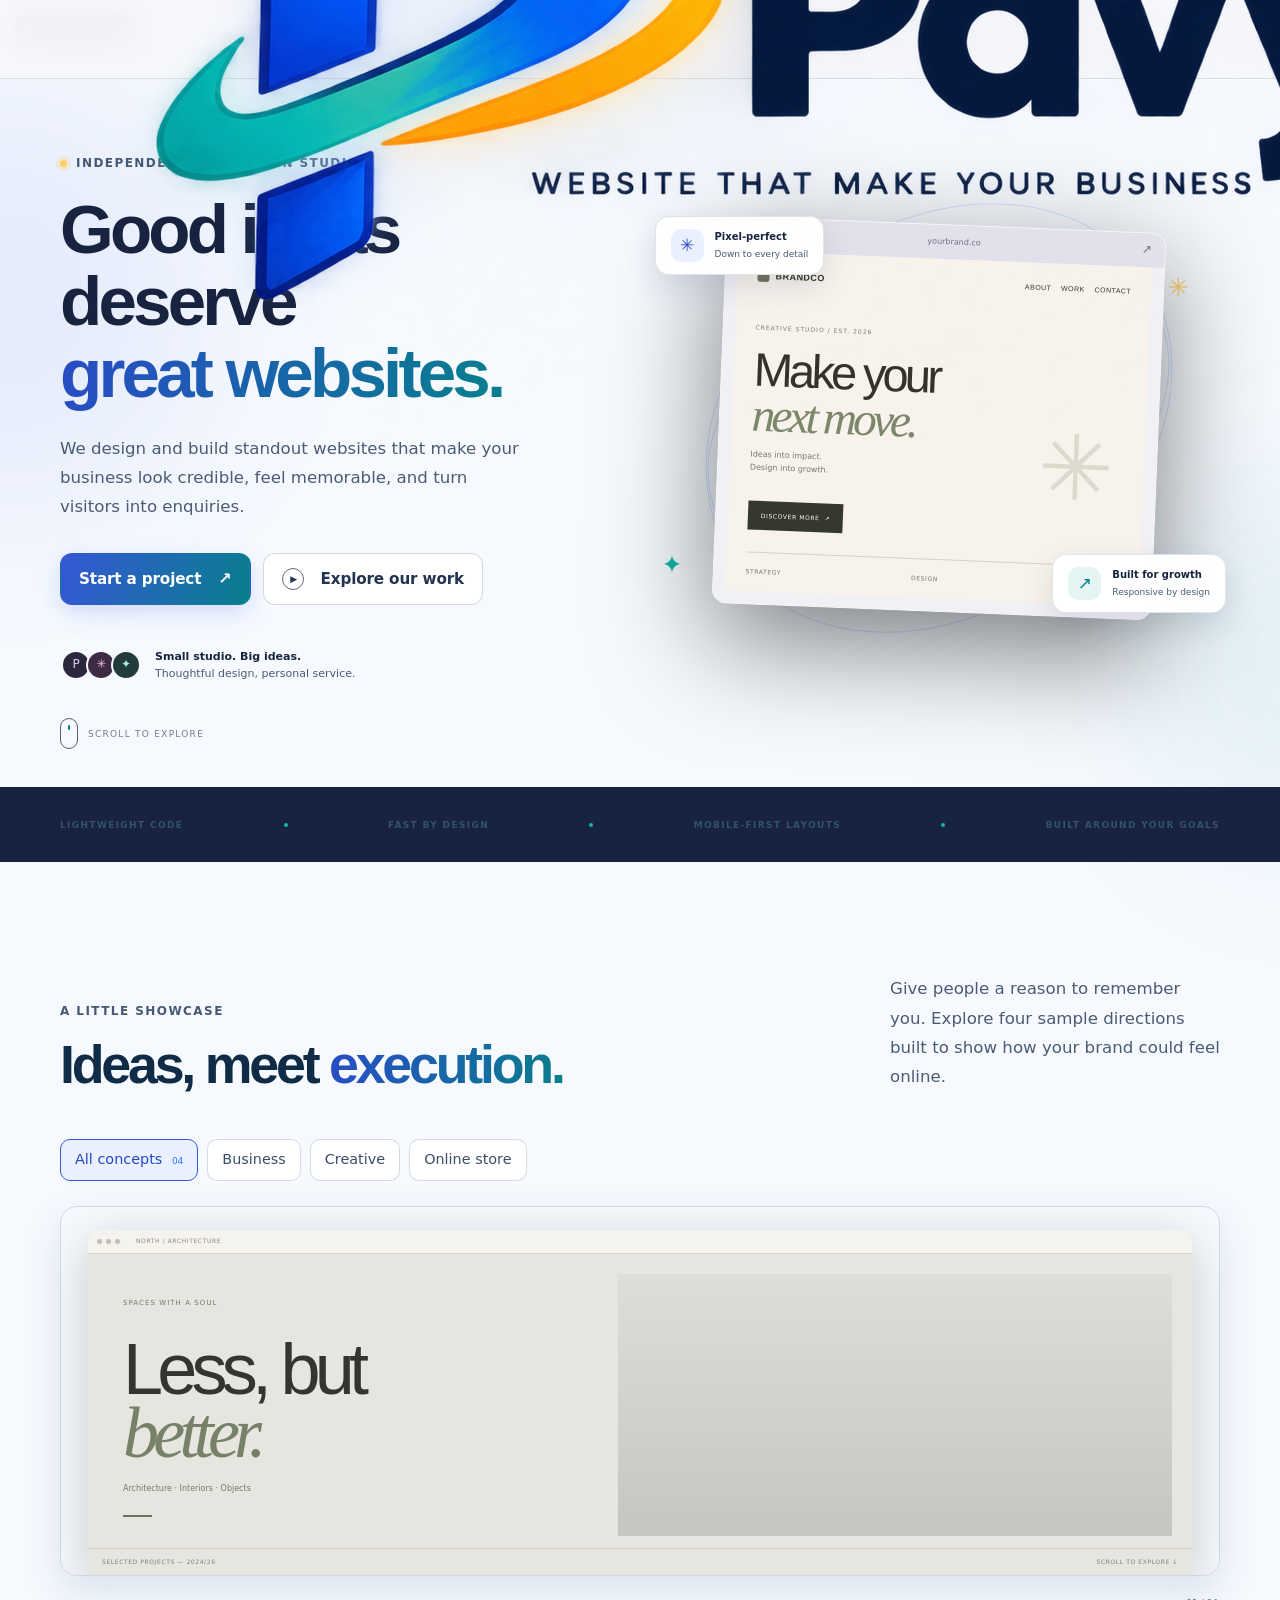
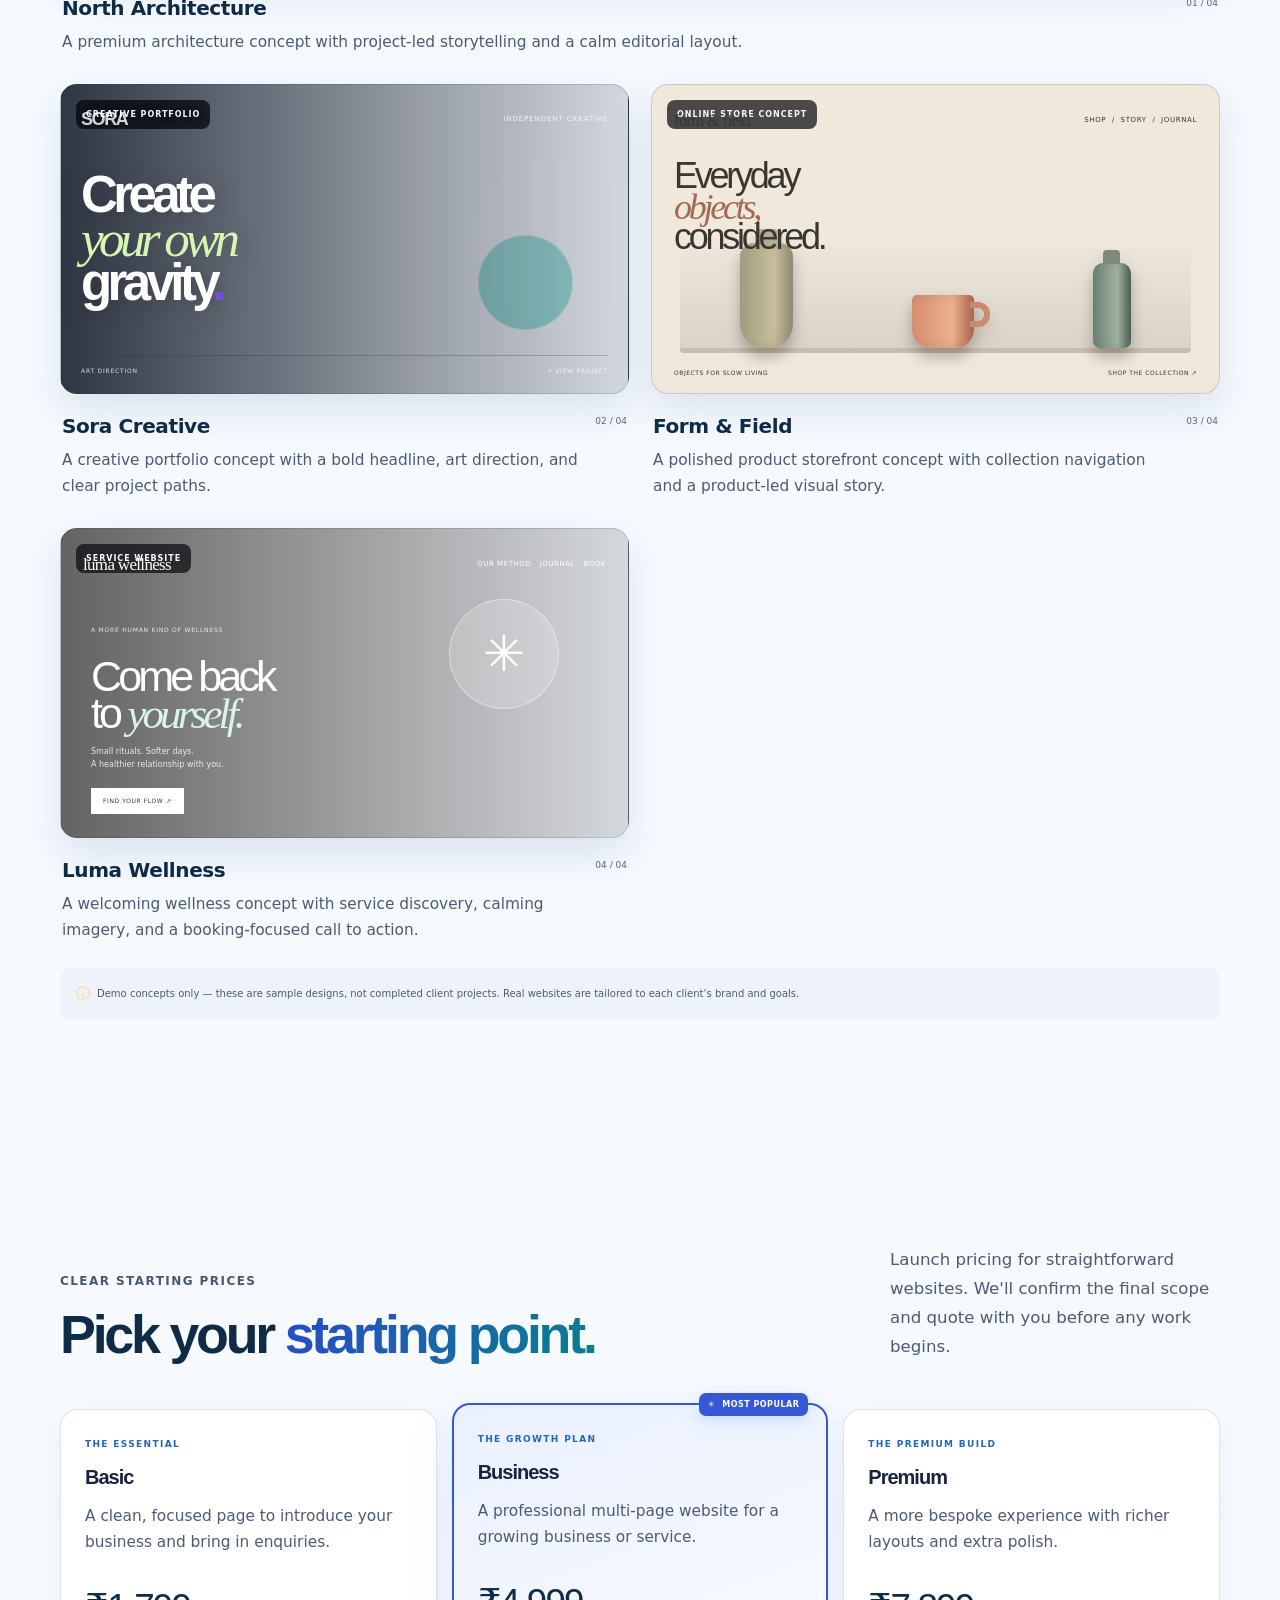
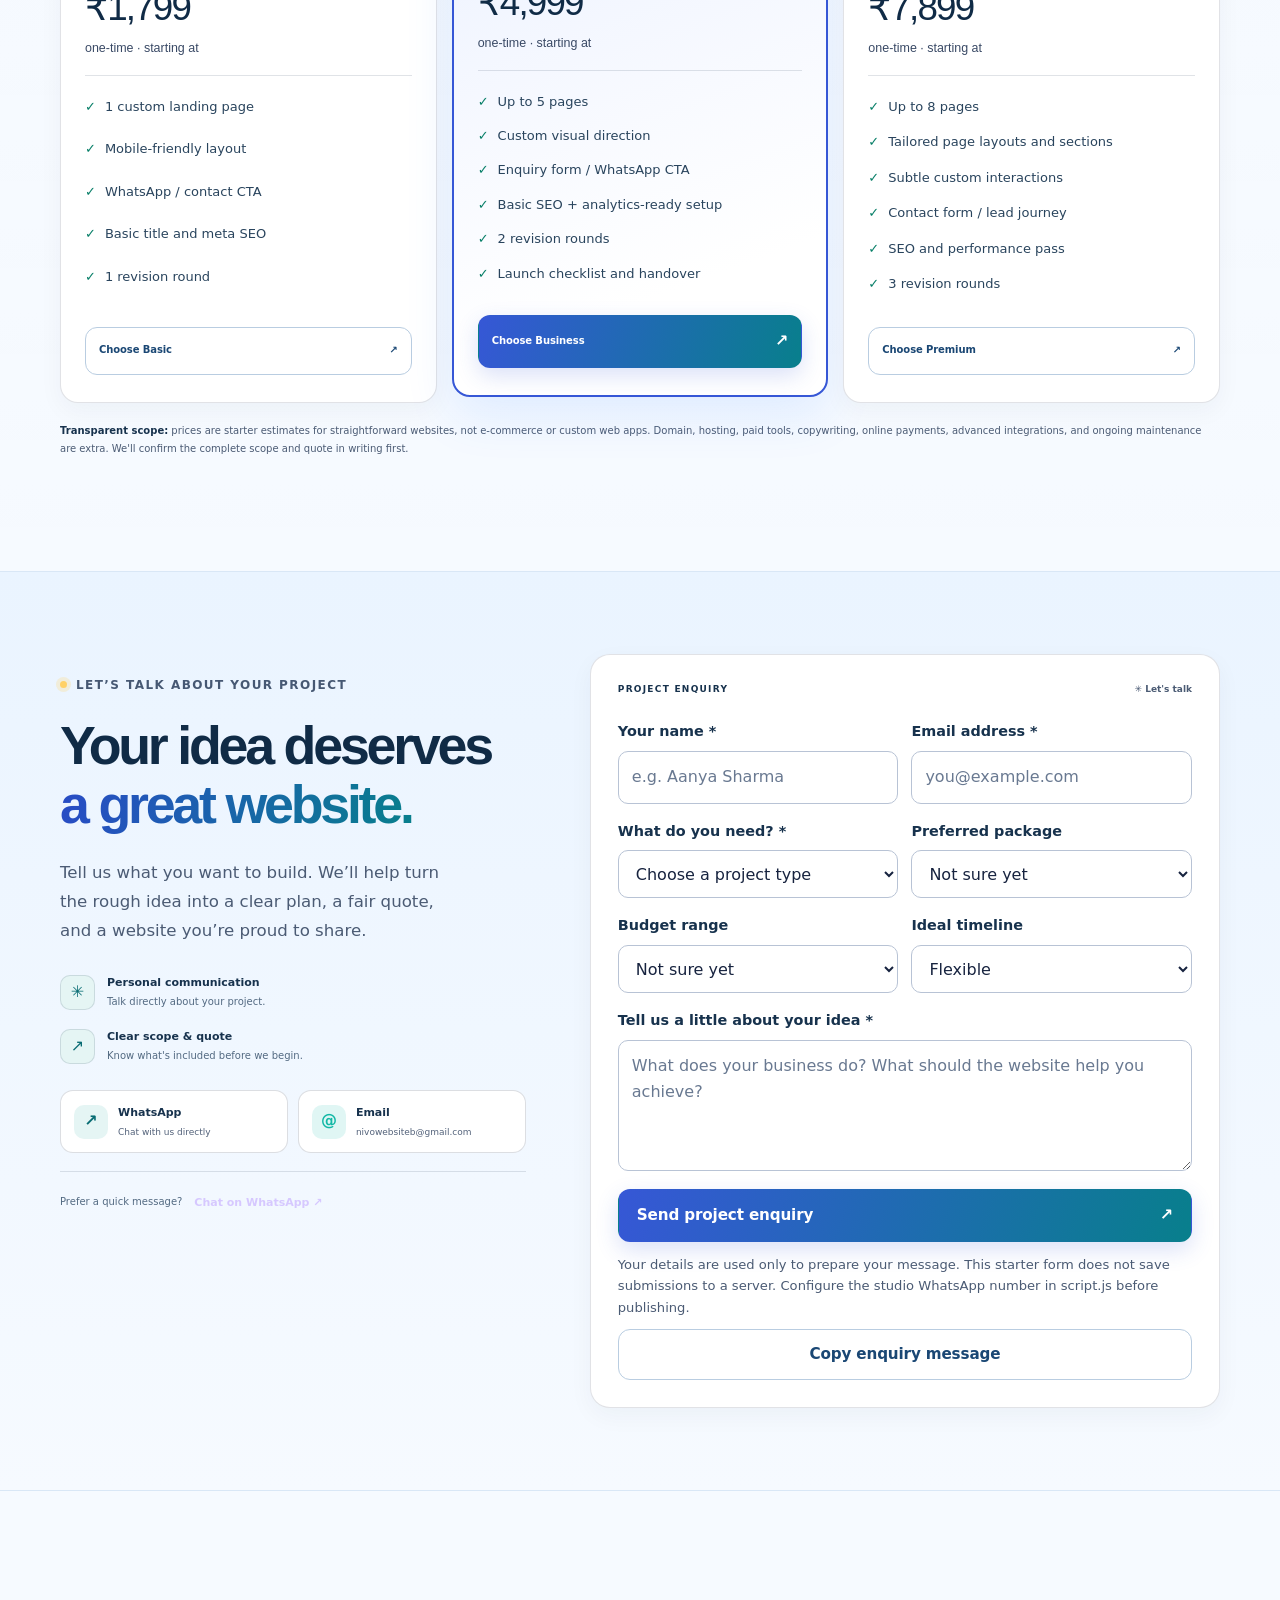
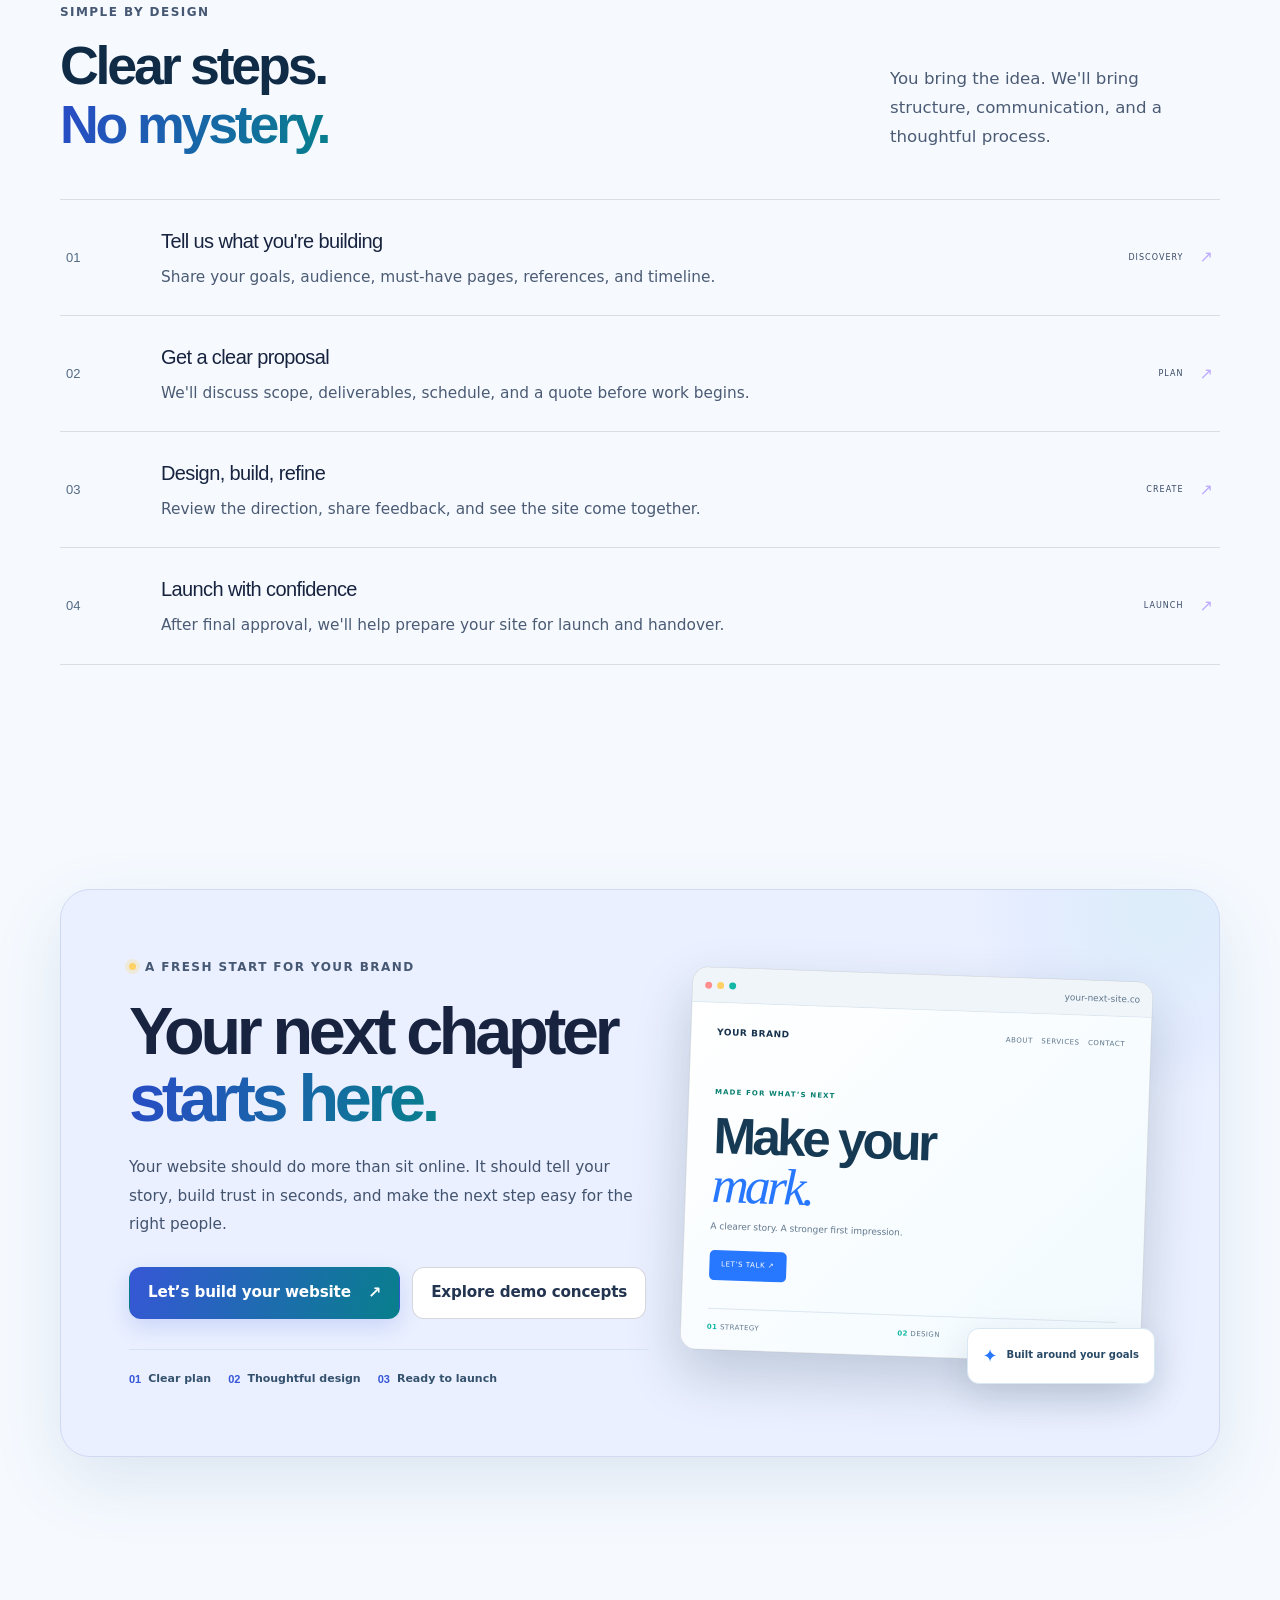
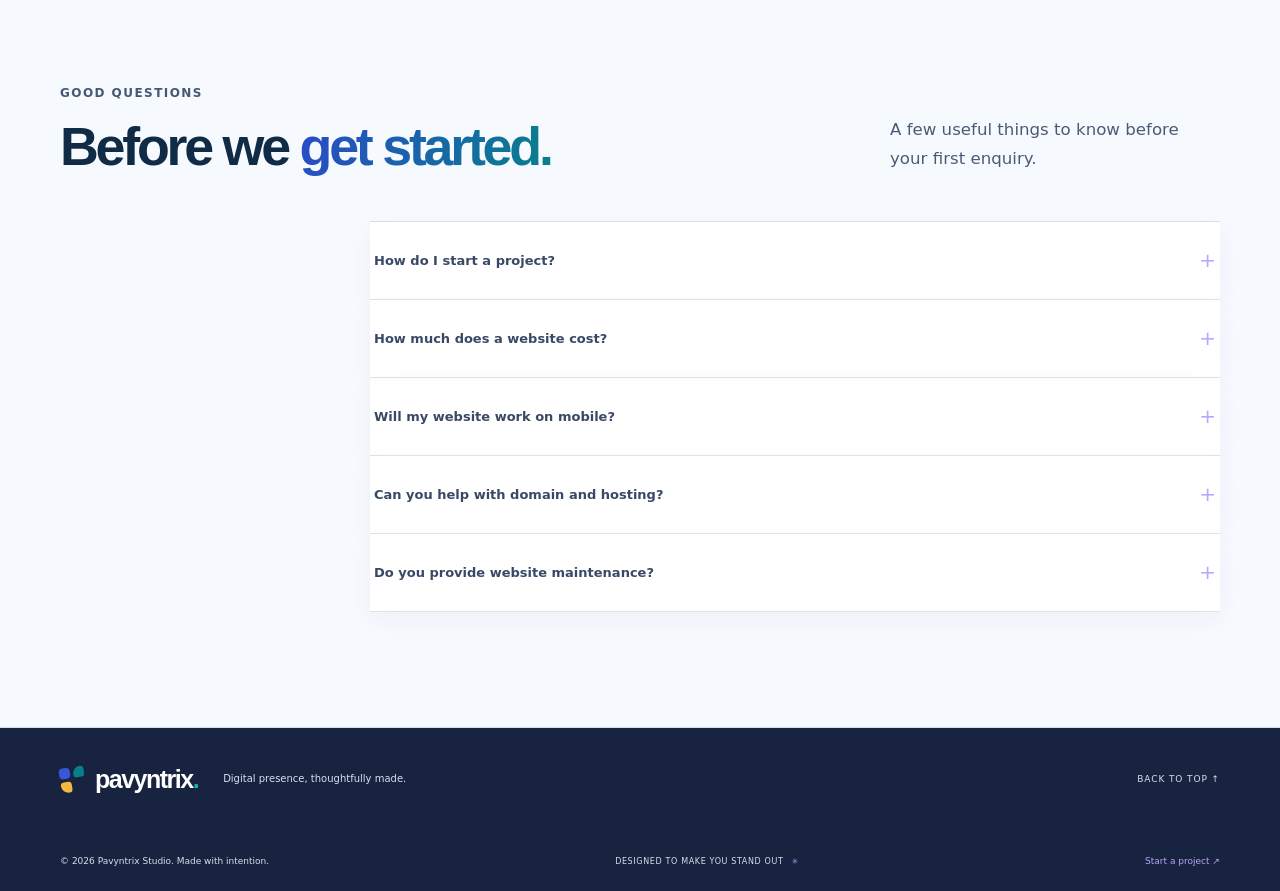
==== index.html @ d7f26fb8 "Enhance navigation with logo and theme toggle Updated navigation structure and added theme toggle bu" ====
<!doctype html>
<html lang="en">
<head>
  <link rel="icon" href="favicon.ico">
<link rel="icon" type="image/png" sizes="32x32" href="favicon-32.png">
<link rel="apple-touch-icon" sizes="180x180" href="apple-touch-icon.png">
  <meta charset="utf-8">
  <meta name="viewport" content="width=device-width, initial-scale=1, viewport-fit=cover">
  <meta name="color-scheme" content="light dark">
  <meta name="theme-color" content="#F7F8FC">
  <meta name="description" content="Pavyntrix Studio builds beautiful, fast, mobile-friendly websites for businesses, creators, and growing brands.">
  <title>Pavyntrix Studio — Websites built to move you forward</title>
  <link rel="stylesheet" href="styles.css">
</head>
<body data-theme="light">
  <a class="skip-link" href="#main-content">Skip to content</a>
  <div class="ambient ambient-one" aria-hidden="true"></div>
  <div class="ambient ambient-two" aria-hidden="true"></div>
  <header class="site-header" id="top">
  <nav class="nav wrap" aria-label="Main navigation">

    <!-- Pavyntrix Studio Logo -->
    <a class="brand" href="#top" aria-label="Pavyntrix Studio home">
      <img
        src="logo.png"
        alt="Pavyntrix Studio"
        class="brand-logo"
      >
    </a>

    <!-- Mobile Menu Button -->
    <button
      class="menu-toggle"
      type="button"
      aria-label="Open navigation"
      aria-expanded="false"
      aria-controls="nav-links"
    >
      <span></span>
      <span></span>
    </button>

    <!-- Navigation Links -->
    <div class="nav-links" id="nav-links">
      <a href="#work">Demo work</a>
      <a href="#pricing">Packages</a>
      <a href="#process">Process</a>
      <a href="#next-chapter">Why Pavyntrix</a>
      <a class="nav-cta" href="#contact">
        Let’s talk <span aria-hidden="true">↗</span>
      </a>
    </div>

    <!-- Theme Toggle -->
    <button
      class="theme-toggle"
      type="button"
      aria-label="Switch to light theme"
      title="Toggle theme"
    >
      <svg class="sun-icon" viewBox="0 0 24 24" aria-hidden="true">
        <circle cx="12" cy="12" r="4"/>
        <path d="M12 2v2m0 16v2M4.93 4.93l1.42 1.42m11.3 11.3 1.42 1.42M2 12h2m16 0h2M4.93 19.07l1.42-1.42m11.3-11.3 1.42-1.42"/>
      </svg>

      <svg class="moon-icon" viewBox="0 0 24 24" aria-hidden="true">
        <path d="M20.5 15.5A8.5 8.5 0 0 1 8.5 3.5 8.5 8.5 0 1 0 20.5 15.5Z"/>
      </svg>
    </button>

  </nav>
</header>


  <main id="main-content">
    <section class="hero wrap section-pad" aria-labelledby="hero-title">
      <div class="hero-copy">
        <div class="eyebrow"><span class="status-dot"></span> INDEPENDENT WEB DESIGN STUDIO</div>
        <h1 id="hero-title">Good ideas deserve<br><span class="gradient-text">great websites.</span></h1>
        <p class="hero-lede">We design and build standout websites that make your business look credible, feel memorable, and turn visitors into enquiries.</p>
        <div class="hero-actions">
          <a href="#contact" class="btn btn-primary">Start a project <span aria-hidden="true">↗</span></a>
          <a href="#work" class="btn btn-quiet"><span class="play-icon" aria-hidden="true">▶</span> Explore our work</a>
        </div>
        <div class="hero-note"><div class="avatar-stack" aria-hidden="true"><span>P</span><span>✳</span><span>✦</span></div><p><strong>Small studio. Big ideas.</strong><br>Thoughtful design, personal service.</p></div>
      </div>
      <div class="hero-visual" aria-label="Decorative website interface preview">
        <div class="orbit orbit-a"></div><div class="orbit orbit-b"></div>
        <div class="float-tag tag-top"><span class="tag-icon">✳</span><span><b>Pixel-perfect</b><small>Down to every detail</small></span></div>
        <div class="browser-card">
          <div class="browser-top"><div class="browser-dots"><i></i><i></i><i></i></div><span>yourbrand.co</span><span class="browser-lock">↗</span></div>
          <div class="mini-site">
            <div class="mini-nav"><b><span class="mini-logo"></span> BRANDCO</b><span>ABOUT&nbsp;&nbsp;&nbsp; WORK&nbsp;&nbsp;&nbsp; CONTACT</span></div>
            <div class="mini-hero"><div class="mini-kicker">CREATIVE STUDIO / EST. 2026</div><div class="mini-title">Make your<br><em>next move.</em></div><p>Ideas into impact.<br>Design into growth.</p><div class="mini-button">DISCOVER MORE&nbsp; ↗</div></div>
            <div class="mini-bottom"><span>STRATEGY</span><span>DESIGN</span><span>DEVELOPMENT</span><div class="mini-spark">✳</div></div>
          </div>
        </div>
        <div class="float-tag tag-bottom"><span class="pulse-icon">↗</span><span><b>Built for growth</b><small>Responsive by design</small></span></div>
        <div class="hero-spark spark-one">✳</div><div class="hero-spark spark-two">✦</div>
      </div>
      <div class="hero-scroll"><span></span> SCROLL TO EXPLORE</div>
    </section>

    <section class="trust-strip" aria-label="Our approach">
      <div class="wrap trust-inner"><span>LIGHTWEIGHT CODE</span><i></i><span>FAST BY DESIGN</span><i></i><span>MOBILE-FIRST LAYOUTS</span><i></i><span>BUILT AROUND YOUR GOALS</span></div>
    </section>

    <section class="work-section section-pad wrap" id="work">
      <div class="section-heading"><div><p class="eyebrow">A LITTLE SHOWCASE</p><h2>Ideas, meet <span class="gradient-text">execution.</span></h2></div><p class="section-intro">Give people a reason to remember you. Explore four sample directions built to show how your brand could feel online.</p></div>
      <div class="filter-row" role="group" aria-label="Filter portfolio examples">
        <button class="filter-btn active" data-filter="all" type="button">All concepts <span>04</span></button>
        <button class="filter-btn" data-filter="business" type="button">Business</button>
        <button class="filter-btn" data-filter="creative" type="button">Creative</button>
        <button class="filter-btn" data-filter="shop" type="button">Online store</button>
      </div>
      <div class="work-grid">
        <article class="project-card project-wide" data-category="business">
          <div class="project-art art-north"><div class="art-browser"><div class="art-browser-bar"><span></span><span></span><span></span><b>NORTH / ARCHITECTURE</b></div><div class="north-layout"><div class="north-copy"><small>SPACES WITH A SOUL</small><strong>Less, but<br><em>better.</em></strong><p>Architecture · Interiors · Objects</p><span class="art-line"></span></div><div class="north-image"><div class="arch-sun"></div><div class="arch-building arch-one"></div><div class="arch-building arch-two"></div><div class="arch-building arch-three"></div></div></div><div class="north-footer"><span>SELECTED PROJECTS — 2024/26</span><span>SCROLL TO EXPLORE ↓</span></div></div></div><div class="project-overlay"><span class="project-type">BUSINESS WEBSITE</span><span class="project-arrow">↗</span></div>
          <div class="project-meta"><div><h3>North Architecture</h3><p>A premium architecture concept with project-led storytelling and a calm editorial layout.</p></div><span class="project-number">01 / 04</span></div>
        </article>
        <article class="project-card" data-category="creative">
          <div class="project-art art-sora"><div class="sora-top"><span>SORA</span><span>INDEPENDENT CREATIVE</span></div><div class="sora-word">Create<br><i>your own</i><br>gravity<span>.</span></div><div class="sora-orb orb-one"></div><div class="sora-orb orb-two"></div><div class="sora-bottom"><span>ART DIRECTION</span><span>↗ VIEW PROJECT</span></div><div class="project-overlay"><span class="project-type">CREATIVE PORTFOLIO</span><span class="project-arrow">↗</span></div></div>
          <div class="project-meta"><div><h3>Sora Creative</h3><p>A creative portfolio concept with a bold headline, art direction, and clear project paths.</p></div><span class="project-number">02 / 04</span></div>
        </article>
        <article class="project-card" data-category="shop">
          <div class="project-art art-form"><div class="form-top"><span>form & field</span><span>SHOP&nbsp; / &nbsp;STORY&nbsp; / &nbsp;JOURNAL</span></div><div class="form-heading">Everyday<br><i>objects,</i><br>considered.</div><div class="product-shelf"><div class="product-product vase"><div class="vase-neck"></div></div><div class="product-product cup"><div class="cup-handle"></div></div><div class="product-product bottle"><div class="bottle-cap"></div></div></div><div class="form-foot"><span>OBJECTS FOR SLOW LIVING</span><span>SHOP THE COLLECTION ↗</span></div><div class="project-overlay"><span class="project-type">ONLINE STORE CONCEPT</span><span class="project-arrow">↗</span></div></div>
          <div class="project-meta"><div><h3>Form & Field</h3><p>A polished product storefront concept with collection navigation and a product-led visual story.</p></div><span class="project-number">03 / 04</span></div>
        </article>
        <article class="project-card" data-category="business">
          <div class="project-art art-luma"><div class="luma-nav"><span>luma wellness</span><span>OUR METHOD&nbsp;&nbsp; JOURNAL&nbsp;&nbsp; BOOK</span></div><div class="luma-content"><span class="luma-label">A MORE HUMAN KIND OF WELLNESS</span><div class="luma-head">Come back<br>to <i>yourself.</i></div><div class="luma-circle">✳</div><p>Small rituals. Softer days.<br>A healthier relationship with you.</p><span class="luma-cta">FIND YOUR FLOW ↗</span></div><div class="project-overlay"><span class="project-type">SERVICE WEBSITE</span><span class="project-arrow">↗</span></div></div>
          <div class="project-meta"><div><h3>Luma Wellness</h3><p>A welcoming wellness concept with service discovery, calming imagery, and a booking-focused call to action.</p></div><span class="project-number">04 / 04</span></div>
        </article>
      </div>
      <p class="portfolio-note"><span>ⓘ</span> Demo concepts only — these are sample designs, not completed client projects. Real websites are tailored to each client’s brand and goals.</p>
    </section>

    <section class="pricing-section section-pad" id="pricing"><div class="wrap">
      <div class="section-heading"><div><p class="eyebrow">CLEAR STARTING PRICES</p><h2>Pick your <span class="gradient-text">starting point.</span></h2></div><p class="section-intro">Launch pricing for straightforward websites. We'll confirm the final scope and quote with you before any work begins.</p></div>
      <div class="pricing-grid">
        <article class="price-card"><span class="price-label">THE ESSENTIAL</span><h3>Basic</h3><p class="price-summary">A clean, focused page to introduce your business and bring in enquiries.</p><div class="price-value">₹1,799 <span>one-time · starting at</span></div><div class="price-rule"></div><ul><li><span>✓</span> 1 custom landing page</li><li><span>✓</span> Mobile-friendly layout</li><li><span>✓</span> WhatsApp / contact CTA</li><li><span>✓</span> Basic title and meta SEO</li><li><span>✓</span> 1 revision round</li></ul><a href="#contact" class="btn btn-outline package-select" data-package="Basic">Choose Basic <span>↗</span></a></article>
        <article class="price-card price-featured"><div class="popular-pill"><span>✳</span> MOST POPULAR</div><span class="price-label">THE GROWTH PLAN</span><h3>Business</h3><p class="price-summary">A professional multi-page website for a growing business or service.</p><div class="price-value">₹4,999 <span>one-time · starting at</span></div><div class="price-rule"></div><ul><li><span>✓</span> Up to 5 pages</li><li><span>✓</span> Custom visual direction</li><li><span>✓</span> Enquiry form / WhatsApp CTA</li><li><span>✓</span> Basic SEO + analytics-ready setup</li><li><span>✓</span> 2 revision rounds</li><li><span>✓</span> Launch checklist and handover</li></ul><a href="#contact" class="btn btn-primary package-select" data-package="Business">Choose Business <span>↗</span></a></article>
        <article class="price-card"><span class="price-label">THE PREMIUM BUILD</span><h3>Premium</h3><p class="price-summary">A more bespoke experience with richer layouts and extra polish.</p><div class="price-value">₹7,899 <span>one-time · starting at</span></div><div class="price-rule"></div><ul><li><span>✓</span> Up to 8 pages</li><li><span>✓</span> Tailored page layouts and sections</li><li><span>✓</span> Subtle custom interactions</li><li><span>✓</span> Contact form / lead journey</li><li><span>✓</span> SEO and performance pass</li><li><span>✓</span> 3 revision rounds</li></ul><a href="#contact" class="btn btn-outline package-select" data-package="Premium">Choose Premium <span>↗</span></a></article>
      </div><p class="pricing-footnote"><strong>Transparent scope:</strong> prices are starter estimates for straightforward websites, not e-commerce or custom web apps. Domain, hosting, paid tools, copywriting, online payments, advanced integrations, and ongoing maintenance are extra. We'll confirm the complete scope and quote in writing first.</p>
    </div></section>

    <section class="contact-section section-pad" id="contact"><div class="wrap contact-wrap">
      <div class="contact-copy"><p class="eyebrow"><span class="status-dot"></span> LET’S TALK ABOUT YOUR PROJECT</p><h2>Your idea deserves<br><span class="gradient-text">a great website.</span></h2><p>Tell us what you want to build. We’ll help turn the rough idea into a clear plan, a fair quote, and a website you’re proud to share.</p>
        <div class="contact-points"><div><span class="contact-point-icon">✳</span><span><b>Personal communication</b><small>Talk directly about your project.</small></span></div><div><span class="contact-point-icon">↗</span><span><b>Clear scope & quote</b><small>Know what's included before we begin.</small></span></div></div>
        <div class="contact-info-grid" aria-label="Direct contact information">
          <a class="contact-info-card" id="contact-whatsapp-card" href="#contact-form"><span class="contact-info-icon" aria-hidden="true">↗</span><span><b>WhatsApp</b><small id="contact-whatsapp-label">Add WHATSAPP_NUMBER in script.js before publishing</small></span></a>
          <a class="contact-info-card" id="contact-email-card" href="#contact-form"><span class="contact-info-icon" aria-hidden="true">@</span><span><b>Email</b><small id="contact-email-label">Add CONTACT_EMAIL in script.js before publishing</small></span></a>
        </div>
        <div class="contact-direct"><span>Prefer a quick message?</span><button type="button" class="text-link" id="quick-whatsapp">Chat on WhatsApp ↗</button></div>
      </div>
      <form class="contact-form" id="contact-form">
        <div class="form-head"><span>PROJECT ENQUIRY</span><span class="form-secure">✳ Let's talk</span></div>
        <div class="field-row"><label class="field"><span>Your name *</span><input type="text" name="name" placeholder="e.g. Aanya Sharma" required autocomplete="name" maxlength="80"></label><label class="field"><span>Email address *</span><input type="email" name="email" placeholder="you@example.com" required autocomplete="email" maxlength="120"></label></div>
        <div class="field-row"><label class="field"><span>What do you need? *</span><select name="service" required><option value="" disabled selected>Choose a project type</option><option>Business website</option><option>Landing page</option><option>Portfolio website</option><option>E-commerce website</option><option>Website redesign</option><option>Something else</option></select></label><label class="field"><span>Preferred package</span><select name="package" id="package-select"><option value="Not sure yet">Not sure yet</option><option>Basic</option><option>Business</option><option>Premium</option><option>Custom quote</option></select></label></div>
        <div class="field-row"><label class="field"><span>Budget range</span><select name="budget"><option value="Not sure yet">Not sure yet</option><option>Under ₹2,000</option><option>₹2,000 – ₹5,000</option><option>₹5,000 – ₹8,000</option><option>₹8,000 – ₹15,000</option><option>₹15,000+</option></select></label><label class="field"><span>Ideal timeline</span><select name="timeline"><option>Flexible</option><option>Within 1–2 weeks</option><option>Within a month</option><option>Just exploring</option></select></label></div>
        <label class="field"><span>Tell us a little about your idea *</span><textarea name="details" rows="4" placeholder="What does your business do? What should the website help you achieve?" required maxlength="1500"></textarea></label>
        <button type="submit" class="btn btn-primary form-submit">Send project enquiry <span>↗</span></button>
        <p class="form-privacy">Your details are used only to prepare your message. This starter form does not save submissions to a server. Configure the studio WhatsApp number in script.js before publishing.</p>
        <div class="form-feedback" id="form-feedback" role="status" aria-live="polite" hidden></div>
        <button type="button" class="btn btn-outline copy-btn" id="copy-message" hidden>Copy enquiry message</button>
      </form>
    </div></section>

    <section class="process-section wrap section-pad" id="process">
      <div class="section-heading"><div><p class="eyebrow">SIMPLE BY DESIGN</p><h2>Clear steps.<br><span class="gradient-text">No mystery.</span></h2></div><p class="section-intro">You bring the idea. We'll bring structure, communication, and a thoughtful process.</p></div>
      <div class="process-list">
        <article class="process-step"><div class="process-no">01</div><div class="process-main"><h3>Tell us what you're building</h3><p>Share your goals, audience, must-have pages, references, and timeline.</p></div><div class="process-side">DISCOVERY <span>↗</span></div></article>
        <article class="process-step"><div class="process-no">02</div><div class="process-main"><h3>Get a clear proposal</h3><p>We'll discuss scope, deliverables, schedule, and a quote before work begins.</p></div><div class="process-side">PLAN <span>↗</span></div></article>
        <article class="process-step"><div class="process-no">03</div><div class="process-main"><h3>Design, build, refine</h3><p>Review the direction, share feedback, and see the site come together.</p></div><div class="process-side">CREATE <span>↗</span></div></article>
        <article class="process-step"><div class="process-no">04</div><div class="process-main"><h3>Launch with confidence</h3><p>After final approval, we'll help prepare your site for launch and handover.</p></div><div class="process-side">LAUNCH <span>↗</span></div></article>
      </div>
    </section>

    <section class="next-chapter-section section-pad" id="next-chapter">
      <div class="wrap next-chapter-card">
        <div class="next-chapter-orb" aria-hidden="true"></div>
        <div class="next-chapter-copy">
          <p class="eyebrow"><span class="status-dot"></span> A FRESH START FOR YOUR BRAND</p>
          <h2>Your next chapter<br><span class="gradient-text">starts here.</span></h2>
          <p>Your website should do more than sit online. It should tell your story, build trust in seconds, and make the next step easy for the right people.</p>
          <div class="next-chapter-actions"><a class="btn btn-primary" href="#contact">Let’s build your website <span aria-hidden="true">↗</span></a><a class="btn btn-quiet" href="#work">Explore demo concepts</a></div>
          <div class="next-chapter-points"><span><b>01</b> Clear plan</span><span><b>02</b> Thoughtful design</span><span><b>03</b> Ready to launch</span></div>
        </div>
        <div class="next-chapter-visual" aria-hidden="true"><div class="chapter-window"><div class="chapter-window-top"><span></span><span></span><span></span><b>your-next-site.co</b></div><div class="chapter-window-body"><div class="chapter-mini-nav"><b>YOUR BRAND</b><span>ABOUT&nbsp;&nbsp; SERVICES&nbsp;&nbsp; CONTACT</span></div><div class="chapter-mini-copy"><small>MADE FOR WHAT’S NEXT</small><strong>Make your<br><em>mark.</em></strong><p>A clearer story. A stronger first impression.</p><span>LET’S TALK ↗</span></div><div class="chapter-mini-stats"><span><b>01</b> STRATEGY</span><span><b>02</b> DESIGN</span><span><b>03</b> BUILD</span></div></div></div><div class="chapter-floating">✦ <span>Built around your goals</span></div></div>
      </div>
    </section>

    <section class="faq-section wrap section-pad" id="faq"><div class="section-heading"><div><p class="eyebrow">GOOD QUESTIONS</p><h2>Before we <span class="gradient-text">get started.</span></h2></div><p class="section-intro">A few useful things to know before your first enquiry.</p></div>
      <div class="faq-list">
        <details><summary>How do I start a project? <span>+</span></summary><p>Fill out the enquiry form with a few details about your idea. We'll use that to understand the project and discuss the next steps with you.</p></details>
        <details><summary>How much does a website cost? <span>+</span></summary><p>Pricing depends on the number of pages, design complexity, functionality, and content needed. Share your requirements and we'll prepare a tailored quote before work begins.</p></details>
        <details><summary>Will my website work on mobile? <span>+</span></summary><p>Yes. Responsive layouts for mobile, tablet, and desktop are part of the intended build approach, with content and navigation adjusted for smaller screens.</p></details>
        <details><summary>Can you help with domain and hosting? <span>+</span></summary><p>Yes, we can discuss domain, hosting, and deployment as part of the project. These accounts and any third-party charges should be agreed clearly before launch.</p></details>
        <details><summary>Do you provide website maintenance? <span>+</span></summary><p>Maintenance or future updates can be discussed as a separate arrangement, depending on the website and the support you need.</p></details>
      </div>
    </section>

    
  </main>

  <footer class="site-footer"><div class="wrap footer-top"><a class="brand" href="#top"><span class="brand-mark" aria-hidden="true"><span></span><span></span><span></span><span></span></span><span class="brand-name">pavyntrix<span>.</span></span></a><p>Digital presence, thoughtfully made.</p><a href="#top" class="back-top">BACK TO TOP ↑</a></div><div class="wrap footer-bottom"><span>© <span id="year"></span> Pavyntrix Studio. Made with intention.</span><span class="footer-built">DESIGNED TO MAKE YOU STAND OUT <span>✳</span></span><a href="#contact">Start a project ↗</a></div></footer>
  <div class="toast" id="toast" role="status" aria-live="polite"></div>
  <script src="script.js" defer></script>
</body>
</html>
---- styles.css ----
:root{--bg:#0b0c12;--bg-soft:#11131c;--panel:#141620;--panel-2:#181b27;--text:#f5f5fa;--muted:#9b9eaf;--line:rgba(255,255,255,.105);--purple:#2878FF;--pink:#FFD166;--mint:#13B8A6;--max:1160px;--radius:22px;--shadow:0 22px 80px rgba(0,0,0,.26)}
*{box-sizing:border-box}html{scroll-behavior:smooth;scroll-padding-top:92px}body{margin:0;background:var(--bg);color:var(--text);font-family:'DM Sans',sans-serif;font-size:15px;line-height:1.65;overflow-x:hidden;transition:background .25s,color .25s}body::selection{background:var(--purple);color:#111}a{color:inherit;text-decoration:none}button,input,select,textarea{font:inherit}button,a{-webkit-tap-highlight-color:transparent}button{color:inherit}.wrap{width:min(var(--max),calc(100% - 48px));margin-inline:auto}.section-pad{padding-block:112px}.ambient{position:absolute;pointer-events:none;filter:blur(90px);opacity:.12;border-radius:100%;z-index:-1}.ambient-one{width:420px;height:420px;background:#2878FF;top:90px;left:-210px}.ambient-two{width:360px;height:360px;background:#13B8A6;top:480px;right:-220px}.gradient-text{background:linear-gradient(105deg,#2878FF 0%,#13B8A6 48%,#13B8A6 100%);color:transparent;background-clip:text;-webkit-background-clip:text}.eyebrow{display:flex;align-items:center;gap:9px;font-size:10px;font-weight:700;letter-spacing:.18em;color:#b9b9ca;margin:0 0 22px}.status-dot{width:7px;height:7px;border-radius:50%;background:var(--mint);box-shadow:0 0 0 4px rgba(138,232,208,.1);display:inline-block}.site-header{position:sticky;top:0;z-index:20;background:rgba(11,12,18,.78);border-bottom:1px solid rgba(255,255,255,.06);backdrop-filter:blur(18px);-webkit-backdrop-filter:blur(18px)}.nav{height:78px;display:flex;align-items:center;gap:26px}.brand{display:inline-flex;align-items:center;gap:10px;flex-shrink:0}.brand-name{font-family:'Space Grotesk',sans-serif;font-size:25px;letter-spacing:-1.5px;font-weight:700}.brand-name>span{color:var(--mint)}.brand-mark{width:25px;height:25px;display:grid;grid-template-columns:1fr 1fr;gap:3px;transform:rotate(-9deg)}.brand-mark span{display:block;background:#2878FF;border-radius:4px}.brand-mark span:nth-child(2){background:#FFD166;border-radius:9px 4px 4px 4px}.brand-mark span:nth-child(3){background:#13B8A6;border-radius:4px 4px 4px 9px}.brand-mark span:nth-child(4){background:#F6FAFF}.nav-links{display:flex;gap:31px;align-items:center;margin-left:auto}.nav-links>a:not(.nav-cta){font-size:12px;color:#c1c2ce;transition:color .2s}.nav-links>a:not(.nav-cta):hover{color:#fff}.nav-cta{border:1px solid rgba(255,255,255,.16);padding:10px 16px;border-radius:11px;font-size:12px;font-weight:700;transition:background .2s,border-color .2s}.nav-cta span{padding-left:8px;color:var(--mint)}.nav-cta:hover{background:rgba(255,255,255,.07);border-color:rgba(255,255,255,.32)}.theme-toggle{width:34px;height:34px;display:grid;place-items:center;border:1px solid var(--line);border-radius:50%;background:transparent;cursor:pointer}.theme-toggle svg{width:16px;stroke:currentColor;stroke-width:1.6;fill:none}.menu-toggle{display:none}
.hero{position:relative;min-height:640px;display:grid;grid-template-columns:1fr 1fr;align-items:center;gap:35px;padding-top:75px;padding-bottom:105px}.hero-copy{position:relative;z-index:2}.hero h1,.section-heading h2,.contact-copy h2{font-family:'Space Grotesk',sans-serif;letter-spacing:-.065em;font-weight:600}.hero h1{font-size:clamp(48px,5.7vw,76px);line-height:1.04;margin:0 0 24px}.hero-lede{max-width:470px;color:#a8aabb;font-size:16px;line-height:1.8;margin:0}.hero-actions{display:flex;flex-wrap:wrap;gap:12px;margin-top:32px}.btn{display:inline-flex;align-items:center;justify-content:center;gap:17px;min-height:48px;padding:13px 18px;border-radius:12px;font-size:12px;font-weight:700;letter-spacing:-.01em;border:1px solid transparent;cursor:pointer;transition:transform .2s,background .2s,border-color .2s,box-shadow .2s}.btn:hover{transform:translateY(-2px)}.btn-primary{color:#11121a;background:linear-gradient(110deg,#2878FF,#13B8A6 56%,#FFD166);box-shadow:0 10px 28px rgba(40,120,255,.16)}.btn-primary:hover{box-shadow:0 14px 38px rgba(19,184,166,.25)}.btn-primary span{font-size:16px}.btn-quiet{background:rgba(255,255,255,.025);border-color:var(--line);color:#e8e8f1}.btn-quiet:hover,.btn-outline:hover{background:rgba(255,255,255,.07)}.play-icon{font-size:9px;border:1px solid #666a80;border-radius:50%;width:22px;height:22px;display:grid;place-items:center;padding-left:2px}.hero-note{display:flex;align-items:center;gap:14px;margin-top:43px}.avatar-stack{display:flex;padding-left:1px}.avatar-stack span{width:30px;height:30px;display:grid;place-items:center;border:2px solid var(--bg);margin-left:-5px;border-radius:50%;font-size:12px;background:#242137;color:#d9cafa}.avatar-stack span:first-child{margin-left:0;background:#2c273d}.avatar-stack span:nth-child(2){background:#3c2b43;color:#f7b8e4}.avatar-stack span:nth-child(3){background:#233b3a;color:#a8f3e0}.hero-note p{font-size:11px;line-height:1.55;color:#85899b;margin:0}.hero-note strong{font-weight:600;color:#d9d9e3}.hero-visual{position:relative;min-height:445px;display:grid;place-items:center}.orbit{position:absolute;border:1px solid rgba(40,120,255,.2);border-radius:50%;transform:rotate(-24deg)}.orbit-a{width:485px;height:320px}.orbit-b{width:390px;height:500px;transform:rotate(55deg)}.browser-card{position:relative;z-index:1;width:min(100%,440px);background:#f1f0f5;border-radius:15px;overflow:hidden;box-shadow:0 35px 110px rgba(0,0,0,.5);transform:rotate(2.3deg);border:1px solid rgba(255,255,255,.2)}.browser-top{height:34px;display:flex;align-items:center;justify-content:space-between;padding:0 13px;background:#e2e0ea;color:#737283;font-size:8px}.browser-dots{display:flex;gap:4px}.browser-dots i{width:6px;height:6px;border-radius:50%;background:#a3a2b1}.browser-dots i:first-child{background:#ee9aaf}.browser-dots i:nth-child(2){background:#f0d185}.browser-dots i:nth-child(3){background:#8bcdb6}.browser-lock{font-size:12px}.mini-site{margin:0 12px 12px;background:#f7f2eb;color:#343329;min-height:340px;padding:17px 20px 11px;position:relative;overflow:hidden}.mini-nav{display:flex;justify-content:space-between;align-items:center;font-family:'DM Sans',sans-serif;font-size:7px;letter-spacing:.07em}.mini-nav b{display:flex;align-items:center;gap:6px;font-size:9px}.mini-logo{width:12px;height:12px;background:#6f7460;border-radius:50% 50% 3px 3px;display:inline-block}.mini-hero{padding:39px 0 22px;position:relative;z-index:1}.mini-kicker{font-size:6px;letter-spacing:.17em;color:#7a7d6d}.mini-title{font-family:'Space Grotesk',sans-serif;font-size:47px;line-height:.96;letter-spacing:-.08em;margin:14px 0 11px}.mini-title em{font-family:Georgia,serif;font-weight:400;color:#7c866a}.mini-hero p{font-size:8px;line-height:1.6;color:#77796c}.mini-button{margin-top:18px;display:inline-block;background:#34382f;color:#fff;padding:10px 13px;font-size:6px;letter-spacing:.1em}.mini-bottom{padding-top:14px;border-top:1px solid #d6d2c9;display:flex;justify-content:space-between;font-size:6px;letter-spacing:.1em;color:#747667}.mini-spark{position:absolute;right:30px;top:130px;font-size:90px;color:#c3c8b4;opacity:.55}.float-tag{position:absolute;z-index:3;display:flex;align-items:center;gap:11px;padding:12px 15px;border:1px solid rgba(255,255,255,.14);border-radius:14px;background:rgba(25,26,38,.9);backdrop-filter:blur(10px);box-shadow:var(--shadow)}.tag-top{top:20px;left:-3px}.tag-bottom{bottom:28px;right:-6px}.tag-icon,.pulse-icon{height:33px;width:33px;display:grid;place-items:center;border-radius:10px;background:rgba(40,120,255,.13);color:#2878FF;font-size:17px}.pulse-icon{background:rgba(19,184,166,.13);color:var(--mint)}.float-tag b{font-size:10px;display:block}.float-tag small{display:block;color:#999caf;font-size:9px;margin-top:1px}.hero-spark{position:absolute;font-size:25px;color:#2878FF}.spark-one{top:71px;right:31px}.spark-two{bottom:55px;left:4px;color:#efa8e4}.hero-scroll{position:absolute;bottom:38px;left:0;display:flex;align-items:center;gap:10px;color:#74788b;font-size:9px;letter-spacing:.14em}.hero-scroll span{height:31px;width:18px;border:1px solid #5a5d6e;border-radius:12px;position:relative}.hero-scroll span::after{content:'';position:absolute;left:7px;top:6px;height:5px;width:2px;background:var(--mint);border-radius:2px;animation:scrollDot 1.6s infinite}@keyframes scrollDot{0%{transform:translateY(0);opacity:1}80%{transform:translateY(10px);opacity:0}100%{opacity:0}}
.trust-strip{border-block:1px solid var(--line);background:rgba(255,255,255,.017)}.trust-inner{min-height:73px;display:flex;align-items:center;justify-content:space-between;gap:20px;overflow:hidden}.trust-inner span{font-size:9px;letter-spacing:.15em;color:#8e91a1;white-space:nowrap;font-weight:700}.trust-inner i{width:4px;height:4px;border-radius:50%;background:#9b8dd0;flex-shrink:0}.section-heading{display:flex;justify-content:space-between;gap:40px;align-items:flex-end;margin-bottom:45px}.section-heading .eyebrow{margin-bottom:15px}.section-heading h2,.contact-copy h2{font-size:clamp(36px,4.5vw,55px);line-height:1.1;margin:0;letter-spacing:-.06em}.section-intro{max-width:330px;color:var(--muted);font-size:13px;line-height:1.8;margin:0 0 3px}.filter-row{display:flex;align-items:center;gap:9px;flex-wrap:wrap;margin-bottom:25px}.filter-btn{padding:8px 14px;background:transparent;border:1px solid var(--line);border-radius:10px;color:#a1a4b5;font-size:11px;cursor:pointer;transition:all .2s}.filter-btn span{padding-left:5px;color:#2878FF;font-size:9px}.filter-btn:hover,.filter-btn.active{background:rgba(184,159,255,.12);border-color:rgba(184,159,255,.4);color:#f5f0ff}.work-grid{display:grid;grid-template-columns:1fr 1fr;gap:29px 22px}.project-card{min-width:0;transition:opacity .25s,transform .25s}.project-card.is-hidden{display:none}.project-art{height:310px;border-radius:17px;overflow:hidden;position:relative;border:1px solid rgba(255,255,255,.1);isolation:isolate}.project-wide{grid-column:span 2}.project-wide .project-art{height:370px}.art-browser{position:absolute;inset:23px 27px 0;border-radius:9px 9px 0 0;background:#e7e5df;box-shadow:0 12px 50px rgba(0,0,0,.2);overflow:hidden}.art-browser-bar{height:24px;background:#f5f3ee;border-bottom:1px solid #d8d5cd;display:flex;align-items:center;gap:4px;padding:0 9px;color:#8a897f;font-size:6px;letter-spacing:.1em}.art-browser-bar span{height:5px;width:5px;border-radius:50%;background:#c1bfb4}.art-browser-bar b{margin-left:12px;font-weight:500}.north-layout{display:grid;grid-template-columns:48% 52%;height:calc(100% - 51px)}.north-copy{padding:33px 0 20px 35px;color:#34352f}.north-copy small{font-size:7px;letter-spacing:.15em;color:#77796c}.north-copy strong{font-family:'Space Grotesk',sans-serif;letter-spacing:-.08em;display:block;font-size:clamp(44px,6vw,72px);line-height:.87;font-weight:500;margin:25px 0 17px}.north-copy strong em{font-family:Georgia,serif;font-weight:400;color:#768168}.north-copy p{font-size:8px;color:#77796d}.art-line{display:block;width:29px;height:2px;background:#6a715e;margin-top:20px}.north-image{margin:20px 20px 12px 0;background:#c8c9b8;position:relative;overflow:hidden}.arch-sun{position:absolute;width:95px;height:95px;border-radius:50%;background:#e8ddbd;right:29%;top:11%}.arch-building{position:absolute;bottom:-13px;background:#7c806e}.arch-one{left:2%;width:43%;height:55%;clip-path:polygon(20% 0,100% 0,100% 100%,0 100%,0 20%)}.arch-two{left:36%;width:42%;height:80%;background:#8c907e;clip-path:polygon(0 0,100% 0,100% 100%,0 100%)}.arch-three{right:0;width:36%;height:43%;background:#a6a894;clip-path:polygon(0 0,100% 0,100% 100%,0 100%)}.north-footer{height:27px;position:absolute;bottom:0;left:0;right:0;border-top:1px solid #d0cec4;background:#e7e5df;display:flex;align-items:center;justify-content:space-between;padding:0 14px;color:#7f8075;font-size:6px;letter-spacing:.1em}.art-sora{background:#d4ff4f;color:#262820;padding:20px}.sora-top,.sora-bottom{position:relative;z-index:2;display:flex;align-items:center;justify-content:space-between;font-size:7px;letter-spacing:.13em}.sora-top span:first-child{font-family:'Space Grotesk',sans-serif;font-size:18px;font-weight:700;letter-spacing:-.08em}.sora-word{position:relative;z-index:2;font-family:'Space Grotesk',sans-serif;font-size:clamp(33px,4.4vw,51px);line-height:.87;letter-spacing:-.09em;font-weight:600;margin-top:38px}.sora-word i{font-family:Georgia,serif;font-weight:400}.sora-word span{color:#7050d8}.sora-orb{position:absolute;border-radius:50%;mix-blend-mode:multiply}.orb-one{width:174px;height:174px;right:-18px;top:70px;background:radial-gradient(circle at 30% 25%,#ffb1e9,#da75e4 45%,#4c44a8);opacity:.93}.orb-two{width:95px;height:95px;right:55px;top:150px;border:1px solid #4b42a1;background:rgba(215,127,226,.45)}.sora-bottom{position:absolute;bottom:17px;left:20px;right:20px;border-top:1px solid rgba(38,40,32,.25);padding-top:10px;font-size:6px}.art-form{background:#efe8db;color:#39372e;padding:22px}.form-top,.form-foot{display:flex;align-items:center;justify-content:space-between;gap:10px;font-size:7px;letter-spacing:.09em;position:relative;z-index:2}.form-top span:first-child{font-family:Georgia,serif;font-size:17px;letter-spacing:-.05em}.form-heading{font-family:'Space Grotesk',sans-serif;font-size:36px;letter-spacing:-.09em;line-height:.85;margin-top:26px;position:relative;z-index:2}.form-heading i{font-family:Georgia,serif;font-weight:400;color:#a26953}.product-shelf{position:absolute;bottom:40px;left:28px;right:28px;height:125px;border-bottom:5px solid #c9bdae;display:flex;justify-content:space-around;align-items:flex-end}.product-product{position:relative;box-shadow:inset -10px 0 12px rgba(0,0,0,.09),0 8px 12px rgba(60,45,30,.14)}.vase{height:105px;width:53px;background:linear-gradient(90deg,#9d9d7f,#cbbe9c 65%,#9b997f);border-radius:14px 14px 24px 24px}.vase-neck{position:absolute;width:24px;height:20px;background:#b3ad8f;top:-14px;left:15px;border-radius:5px 5px 2px 2px}.cup{height:53px;width:62px;background:linear-gradient(90deg,#d58c6f,#ecb18d 65%,#b96e55);border-radius:5px 5px 19px 19px}.cup-handle{position:absolute;right:-16px;top:7px;width:20px;height:25px;border:6px solid #cc896d;border-left:0;border-radius:0 12px 12px 0}.bottle{height:85px;width:38px;background:linear-gradient(90deg,#667e74,#a6b5a1 65%,#52675e);border-radius:10px 10px 7px 7px}.bottle-cap{position:absolute;top:-13px;left:10px;width:17px;height:14px;background:#7c8a78;border-radius:4px 4px 1px 1px}.form-foot{position:absolute;bottom:15px;left:22px;right:22px;font-size:6px}.art-luma{background:#e8d8cf;color:#51423d;padding:22px}.luma-nav{display:flex;justify-content:space-between;align-items:center;font-size:7px;letter-spacing:.08em;position:relative;z-index:2}.luma-nav span:first-child{font-family:Georgia,serif;font-size:17px;letter-spacing:-.04em}.luma-content{padding:35px 0 0 8px;position:relative;z-index:2}.luma-label{font-size:6px;letter-spacing:.13em}.luma-head{font-family:'Space Grotesk',sans-serif;font-size:43px;line-height:.87;letter-spacing:-.09em;margin:17px 0 14px}.luma-head i{font-family:Georgia,serif;font-weight:400;color:#ac7969}.luma-content p{font-size:8px;line-height:1.6;color:#887168}.luma-cta{display:inline-block;background:#68554b;color:#fff;padding:8px 12px;font-size:6px;letter-spacing:.1em;margin-top:8px}.luma-circle{position:absolute;right:9%;top:20px;width:110px;height:110px;background:#d3aa98;border-radius:50%;display:grid;place-items:center;color:#f0ded5;font-size:50px}.project-overlay{position:absolute;inset:0;display:flex;align-items:flex-start;justify-content:space-between;padding:15px;pointer-events:none}.project-type{font-size:8px;letter-spacing:.12em;font-weight:700;color:#f9f7ff;background:rgba(10,10,17,.72);padding:8px 10px;border-radius:8px;backdrop-filter:blur(10px)}.project-arrow{height:33px;width:33px;border-radius:50%;display:grid;place-items:center;background:rgba(10,10,17,.68);color:white;font-size:17px;opacity:0;transform:translate(-5px,5px);transition:.25s}.project-card:hover .project-arrow{opacity:1;transform:none}.project-meta{display:flex;justify-content:space-between;gap:15px;align-items:flex-start;padding:16px 2px 0}.project-meta h3{font-size:14px;font-weight:600;letter-spacing:-.02em;margin:0 0 4px}.project-meta p{font-size:11px;color:#8f92a2;margin:0}.project-number{font-size:9px;color:#717588;white-space:nowrap;padding-top:4px}.portfolio-note{color:#7d8191;font-size:10px;display:flex;align-items:center;gap:7px;margin:25px 0 0}.portfolio-note span{color:#FFD166;font-size:14px}
.services-section,.pricing-section{background:linear-gradient(180deg,rgba(255,255,255,.015),rgba(255,255,255,.035),rgba(255,255,255,.012));border-block:1px solid rgba(255,255,255,.04)}.services-grid{display:grid;grid-template-columns:repeat(3,1fr);gap:12px}.service-card{min-height:260px;padding:25px 23px 22px;border:1px solid var(--line);border-radius:17px;background:rgba(17,19,28,.78);transition:transform .25s,border-color .25s,background .25s;position:relative;overflow:hidden}.service-card:hover{transform:translateY(-4px);border-color:rgba(190,168,255,.34);background:#171925}.service-top{display:flex;justify-content:space-between;align-items:center;margin-bottom:28px}.service-icon{display:grid;place-items:center;width:41px;height:41px;border-radius:12px;font-size:20px}.icon-web{background:rgba(190,168,255,.12);color:#c7b5ff}.icon-landing{background:rgba(246,165,226,.12);color:#f6b9e8}.icon-portfolio{background:rgba(138,232,208,.12);color:#8ae8d0}.icon-shop{background:rgba(248,207,126,.12);color:#f8cf7e}.icon-refresh{background:rgba(168,205,255,.12);color:#a8cdff}.service-index{font-family:'Space Grotesk',sans-serif;color:#55596b;font-size:13px}.service-card h3{font-family:'Space Grotesk',sans-serif;font-weight:600;font-size:19px;letter-spacing:-.04em;margin:0 0 10px}.service-card p:not(.eyebrow){font-size:11px;line-height:1.8;color:#9b9eae;margin:0;max-width:290px}.service-tags{display:flex;flex-wrap:wrap;gap:6px;margin-top:19px}.service-tags span{padding:4px 7px;border:1px solid rgba(255,255,255,.1);border-radius:6px;font-size:8px;color:#9295a5}.service-card-cta{background:linear-gradient(135deg,rgba(185,162,255,.11),rgba(238,163,227,.07),rgba(138,232,208,.07));padding-top:40px}.service-card-cta .eyebrow{font-size:8px;margin:0 0 14px}.service-card-cta h3{font-size:25px;line-height:1.05}.cta-star{position:absolute;right:19px;top:16px;font-size:25px;color:#c0aaff}.text-link{display:inline-flex;gap:9px;align-items:center;background:none;border:0;padding:0;color:#d6c8ff;font-size:11px;font-weight:700;cursor:pointer}.text-link:hover{color:var(--mint)}.service-card-cta .text-link{margin-top:17px}
.process-section .section-heading{align-items:flex-end}.process-list{border-top:1px solid var(--line)}.process-step{display:grid;grid-template-columns:70px 1fr 170px;gap:25px;align-items:center;padding:25px 6px;border-bottom:1px solid var(--line);transition:padding .25s,background .25s}.process-step:hover{padding-inline:16px;background:rgba(255,255,255,.018)}.process-no{font-family:'Space Grotesk',sans-serif;font-size:13px;color:#b8a4ff}.process-main h3{font-family:'Space Grotesk',sans-serif;font-size:18px;letter-spacing:-.03em;font-weight:500;margin:0 0 6px}.process-main p{font-size:11px;color:#9295a4;max-width:590px;margin:0}.process-side{display:flex;align-items:center;justify-content:flex-end;gap:16px;color:#74788a;font-size:8px;letter-spacing:.13em}.process-side span{font-size:16px;color:#bca9ff}.pricing-grid{display:grid;grid-template-columns:repeat(3,1fr);gap:15px}.price-card{border:1px solid var(--line);border-radius:18px;padding:27px 24px;background:rgba(16,18,27,.84);position:relative;display:flex;flex-direction:column;min-width:0}.price-card.price-featured{border-color:rgba(40,120,255,.4);background:linear-gradient(160deg,rgba(40,120,255,.12),rgba(19,20,31,.96) 60%);box-shadow:0 15px 55px rgba(131,98,221,.08)}.popular-pill{position:absolute;right:18px;top:-12px;background:linear-gradient(100deg,#c4b2ff,#f0b4e9);color:#18131e;font-size:8px;letter-spacing:.06em;font-weight:700;border-radius:7px;padding:5px 9px}.popular-pill span{padding-right:4px}.price-label{font-size:9px;letter-spacing:.15em;color:#a3a6b7;font-weight:700}.price-card h3{font-family:'Space Grotesk',sans-serif;font-size:26px;letter-spacing:-.05em;margin:9px 0}.price-summary{font-size:11px;line-height:1.8;color:#999cad;min-height:58px;margin:0}.price-value{font-family:'Space Grotesk',sans-serif;font-size:27px;letter-spacing:-.05em;margin-top:17px}.price-value span{font:400 10px 'DM Sans',sans-serif;letter-spacing:0;color:#9295a5}.price-rule{height:1px;background:var(--line);margin:20px 0}.price-card ul{list-style:none;margin:0 0 25px;padding:0;display:grid;gap:13px;flex:1}.price-card li{font-size:11px;color:#b9bbca;display:flex;gap:9px;align-items:flex-start}.price-card li span{color:var(--mint);font-weight:700}.btn-outline{background:transparent;border-color:rgba(255,255,255,.16);color:#e5e2f3}.price-card .btn{width:100%;justify-content:space-between;font-size:10px;padding-inline:13px}.pricing-footnote{font-size:10px;color:#777b8c;margin:19px 0 0;line-height:1.8}
.faq-section{padding-top:115px;padding-bottom:115px}.faq-list{max-width:850px;margin-left:auto;border-top:1px solid var(--line)}.faq-list details{border-bottom:1px solid var(--line)}.faq-list summary{list-style:none;cursor:pointer;display:flex;justify-content:space-between;align-items:center;gap:20px;padding:22px 4px;font-size:13px;font-weight:600}.faq-list summary::-webkit-details-marker{display:none}.faq-list summary span{font-size:20px;font-weight:400;color:#b9a5ff;transition:transform .2s}.faq-list details[open] summary span{transform:rotate(45deg)}.faq-list details p{font-size:12px;line-height:1.85;color:#9a9daf;max-width:700px;margin:-5px 0 23px;padding-right:35px}
.contact-section{background:linear-gradient(120deg,rgba(183,153,255,.07),rgba(239,164,224,.045) 52%,rgba(137,232,208,.05));border-top:1px solid rgba(255,255,255,.07)}.contact-wrap{display:grid;grid-template-columns:.85fr 1.15fr;gap:85px;align-items:start}.contact-copy{padding-top:22px}.contact-copy h2{font-size:clamp(39px,4.8vw,58px)}.contact-copy>p:not(.eyebrow){font-size:13px;color:#9b9eaf;line-height:1.85;margin:24px 0 29px;max-width:400px}.contact-points{display:grid;gap:17px}.contact-points>div{display:flex;align-items:center;gap:12px}.contact-point-icon{display:grid;place-items:center;width:35px;height:35px;border:1px solid var(--line);border-radius:10px;color:#2878FF;background:rgba(255,255,255,.025)}.contact-points b{display:block;font-size:11px;font-weight:600}.contact-points small{display:block;color:#85899b;font-size:10px;margin-top:2px}.contact-direct{border-top:1px solid var(--line);margin-top:33px;padding-top:22px;display:flex;flex-wrap:wrap;align-items:center;gap:12px}.contact-direct>span{font-size:10px;color:#85899b}.contact-form{border:1px solid rgba(255,255,255,.11);border-radius:20px;background:rgba(17,19,28,.91);box-shadow:var(--shadow);padding:27px;min-width:0}.form-head{display:flex;align-items:center;justify-content:space-between;margin-bottom:24px;font-size:9px;letter-spacing:.14em;font-weight:700;color:#bfc0ce}.form-secure{font-size:9px;letter-spacing:0;color:#9b8fcb}.field-row{display:grid;grid-template-columns:1fr 1fr;gap:13px}.field{display:flex;flex-direction:column;gap:7px;margin-bottom:16px;min-width:0}.field>span{font-size:10px;color:#d0d0dc;font-weight:600}.field input,.field select,.field textarea{width:100%;min-width:0;border:1px solid rgba(255,255,255,.11);border-radius:10px;background:#10121b;color:#f3f2fa;padding:12px 13px;outline:none;font-size:11px;transition:border .2s,box-shadow .2s}.field input::placeholder,.field textarea::placeholder{color:#666a7a}.field select{color:#bfc1ce;appearance:auto}.field select option{background:#10121b}.field input:focus,.field select:focus,.field textarea:focus{border-color:#a794f5;box-shadow:0 0 0 3px rgba(167,139,250,.1)}.field textarea{resize:vertical;min-height:95px}.form-submit{width:100%;justify-content:space-between;margin-top:2px}.form-privacy{font-size:9px;color:#777b8d;line-height:1.75;margin:12px 0 0}.form-feedback{margin-top:13px;padding:12px;border:1px solid rgba(138,232,208,.24);background:rgba(138,232,208,.06);border-radius:10px;font-size:11px;line-height:1.7;color:#c4f5e8;white-space:pre-wrap;overflow-wrap:anywhere}.copy-btn{width:100%;margin-top:10px}.site-footer{background:#08090e;border-top:1px solid var(--line)}.footer-top{min-height:103px;display:flex;align-items:center;gap:25px;border-bottom:1px solid var(--line)}.footer-top>p{font-size:10px;color:#777b8d;margin:0}.back-top{margin-left:auto;font-size:9px;letter-spacing:.1em;color:#a3a6b7}.footer-bottom{min-height:60px;display:flex;align-items:center;justify-content:space-between;gap:20px;font-size:9px;color:#696d7d}.footer-bottom a{color:#b8a5f7}.footer-built{font-size:8px;letter-spacing:.08em}.footer-built span{color:#a994f6;padding-left:5px}.toast{position:fixed;left:50%;bottom:25px;z-index:50;transform:translate(-50%,20px);background:#f2eefc;color:#1b1925;font-size:11px;font-weight:600;padding:12px 18px;border-radius:11px;box-shadow:0 10px 35px rgba(0,0,0,.35);opacity:0;pointer-events:none;transition:.25s;max-width:calc(100% - 35px);text-align:center}.toast.show{opacity:1;transform:translate(-50%,0)}
body[data-theme="light"]{--bg:#F6FAFF;--bg-soft:#EDF4FF;--panel:#fff;--panel-2:#E8FBF7;--text:#17324D;--muted:#536A82;--line:rgba(17,43,70,.13);background:var(--bg);color:var(--text)}body[data-theme="light"] .site-header{background:rgba(246,250,255,.9);border-bottom-color:rgba(17,43,70,.08)}body[data-theme="light"] .nav-links>a:not(.nav-cta){color:#536A82}body[data-theme="light"] .nav-links>a:not(.nav-cta):hover{color:#112B46}body[data-theme="light"] .nav-cta{border-color:rgba(17,43,70,.17)}body[data-theme="light"] .hero-lede,body[data-theme="light"] .section-intro,body[data-theme="light"] .contact-copy>p:not(.eyebrow){color:#6f7183}body[data-theme="light"] .eyebrow{color:#536A82}body[data-theme="light"] .btn-quiet{color:#17324D;border-color:var(--line);background:rgba(40,120,255,.035)}body[data-theme="light"] .hero-note p{color:#536A82}body[data-theme="light"] .hero-note strong{color:#17324D}body[data-theme="light"] .avatar-stack span{border-color:var(--bg)}body[data-theme="light"] .trust-inner span{color:#536A82}body[data-theme="light"] .filter-btn{color:#536A82}body[data-theme="light"] .filter-btn.active,body[data-theme="light"] .filter-btn:hover{color:#17324D}body[data-theme="light"] .project-meta p,body[data-theme="light"] .portfolio-note{color:#536A82}body[data-theme="light"] .service-card,body[data-theme="light"] .price-card,body[data-theme="light"] .contact-form{background:rgba(255,255,255,.86);border-color:rgba(17,43,70,.13)}body[data-theme="light"] .service-card:hover{background:#fff}body[data-theme="light"] .service-card p:not(.eyebrow),body[data-theme="light"] .process-main p,body[data-theme="light"] .price-summary,body[data-theme="light"] .price-card li,body[data-theme="light"] .faq-list details p{color:#536A82}body[data-theme="light"] .service-tags span{border-color:rgba(17,43,70,.13);color:#536A82}body[data-theme="light"] .process-side,body[data-theme="light"] .process-no,body[data-theme="light"] .project-number,body[data-theme="light"] .pricing-footnote{color:#536A82}body[data-theme="light"] .price-label,body[data-theme="light"] .price-value span{color:#536A82}body[data-theme="light"] .btn-outline{color:#17324D;border-color:rgba(17,43,70,.18)}body[data-theme="light"] .faq-list summary{color:#17324D}body[data-theme="light"] .contact-points small,body[data-theme="light"] .contact-direct>span{color:#536A82}body[data-theme="light"] .contact-form .field>span{color:#17324D}body[data-theme="light"] .field input,body[data-theme="light"] .field select,body[data-theme="light"] .field textarea{background:#fbfaff;border-color:rgba(17,43,70,.15);color:#17324D}body[data-theme="light"] .field input::placeholder,body[data-theme="light"] .field textarea::placeholder{color:#71849A}body[data-theme="light"] .field select option{background:#fff}body[data-theme="light"] .form-head{color:#17324D}body[data-theme="light"] .form-privacy{color:#536A82}body[data-theme="light"] .site-footer{background:#EDF4FF}body[data-theme="light"] .footer-top>p,body[data-theme="light"] .footer-bottom,body[data-theme="light"] .back-top{color:#536A82}body[data-theme="light"] .ambient{opacity:.08}
@media (max-width:1000px){.wrap{width:min(var(--max),calc(100% - 38px))}.hero{gap:16px}.hero h1{font-size:clamp(47px,6.4vw,65px)}.hero-visual{transform:scale(.94)}.section-pad{padding-block:90px}.services-grid{grid-template-columns:repeat(2,1fr)}.service-card{min-height:240px}.contact-wrap{gap:42px}.art-browser{inset-inline:18px}.north-copy{padding-left:20px}.north-copy strong{font-size:56px}.project-wide .project-art{height:335px}}
@media (max-width:760px){html{scroll-padding-top:78px}.wrap{width:calc(100% - 34px)}.section-pad{padding-block:75px}.nav{height:68px;gap:13px}.brand-name{font-size:23px}.menu-toggle{margin-left:auto;display:flex;flex-direction:column;justify-content:center;gap:5px;width:37px;height:37px;border:1px solid var(--line);border-radius:10px;background:transparent;cursor:pointer}.menu-toggle span{width:15px;height:1.5px;background:currentColor;margin-inline:auto;transition:.2s}.menu-toggle[aria-expanded="true"] span:first-child{transform:translateY(3.25px) rotate(45deg)}.menu-toggle[aria-expanded="true"] span:last-child{transform:translateY(-3.25px) rotate(-45deg)}.theme-toggle{width:35px;height:35px}.nav-links{display:none;position:absolute;top:67px;left:0;right:0;padding:15px 19px 22px;background:var(--bg);border-bottom:1px solid var(--line);box-shadow:0 25px 35px rgba(0,0,0,.18);flex-direction:column;align-items:stretch;gap:0}.nav-links.open{display:flex}.nav-links>a:not(.nav-cta){padding:13px 3px;border-bottom:1px solid var(--line);font-size:13px}.nav-cta{margin-top:14px;text-align:center}.hero{grid-template-columns:1fr;padding-top:69px;padding-bottom:83px;gap:20px}.hero h1{font-size:clamp(48px,10.5vw,70px)}.hero-lede{font-size:14px;max-width:490px}.hero-visual{min-height:395px;width:100%;transform:none;margin-top:7px}.browser-card{width:min(90%,425px)}.mini-site{min-height:312px}.mini-title{font-size:43px}.orbit-a{width:90%;height:300px}.orbit-b{width:77%;height:435px}.tag-top{left:0;top:8px}.tag-bottom{right:0;bottom:13px}.float-tag{padding:9px 11px}.float-tag b{font-size:9px}.float-tag small{font-size:8px}.hero-scroll{bottom:24px}.trust-inner{min-height:61px;justify-content:flex-start;gap:17px;overflow:auto;scrollbar-width:none}.trust-inner::-webkit-scrollbar{display:none}.trust-inner span{font-size:8px}.section-heading{display:block;margin-bottom:32px}.section-heading h2,.contact-copy h2{font-size:clamp(37px,8.8vw,49px)}.section-intro{font-size:12px;margin-top:17px;max-width:480px}.work-grid{gap:24px 14px}.project-wide{grid-column:span 2}.project-wide .project-art{height:300px}.project-art{height:270px}.art-browser{inset:20px 15px 0}.north-copy{padding-left:17px}.north-copy strong{font-size:clamp(38px,8.5vw,60px);margin-top:20px}.north-image{margin-right:11px}.north-layout{grid-template-columns:50% 50%}.art-sora{padding:17px}.sora-word{font-size:clamp(31px,6vw,44px);margin-top:35px}.orb-one{width:140px;height:140px}.orb-two{width:75px;height:75px;right:45px;top:145px}.art-form{padding:18px}.form-heading{font-size:34px}.luma-circle{width:85px;height:85px;font-size:38px}.luma-head{font-size:36px}.project-meta h3{font-size:12px}.project-meta p{font-size:10px}.project-number{font-size:8px}.services-grid{gap:10px}.service-card{padding:21px 16px;min-height:255px}.service-card h3{font-size:17px}.service-card p:not(.eyebrow){font-size:10px}.service-tags span{font-size:7px}.service-top{margin-bottom:22px}.service-icon{width:36px;height:36px}.process-step{grid-template-columns:36px 1fr;gap:13px;padding:22px 4px}.process-side{grid-column:2;justify-content:flex-start;font-size:8px;margin-top:2px}.process-main h3{font-size:16px}.process-main p{font-size:10px}.pricing-grid{grid-template-columns:1fr;gap:18px;max-width:500px;margin-inline:auto}.price-card{padding:26px 23px}.price-summary{min-height:0}.price-card ul{gap:11px}.price-card .btn{margin-top:0}.faq-section{padding-block:75px}.faq-list{margin-top:7px}.faq-list summary{font-size:12px;padding:19px 2px}.faq-list details p{font-size:11px}.contact-wrap{grid-template-columns:1fr;gap:35px}.contact-copy{padding-top:0}.contact-copy>p:not(.eyebrow){font-size:12px}.contact-direct{margin-top:23px}.contact-form{padding:21px 17px}.field-row{gap:10px}.field input,.field select,.field textarea{padding:11px 9px;font-size:10px}.field>span{font-size:9px}.footer-top{min-height:88px;flex-wrap:wrap;gap:12px}.footer-top>p{font-size:9px}.footer-bottom{padding-block:16px;flex-wrap:wrap;justify-content:space-between;gap:11px}.footer-built{order:3;width:100%}}
@media (max-width:430px){.wrap{width:calc(100% - 28px)}.hero-actions{gap:8px}.hero-actions .btn{padding:12px 13px;gap:10px;font-size:11px}.hero-visual{min-height:340px}.browser-card{width:91%}.mini-site{min-height:275px;padding:14px 15px 10px}.mini-title{font-size:38px}.mini-hero{padding-top:30px}.mini-spark{font-size:70px;right:8px}.float-tag{gap:7px}.tag-icon,.pulse-icon{width:28px;height:28px}.project-wide .project-art{height:250px}.project-art{height:235px}.north-copy{padding-left:12px;padding-top:26px}.north-copy strong{font-size:37px}.north-copy p{font-size:7px}.north-image{margin-top:14px}.north-footer{font-size:5px;padding-inline:8px}.art-sora{padding:14px}.sora-word{font-size:30px;margin-top:37px}.orb-one{width:112px;height:112px;right:-15px;top:80px}.orb-two{right:28px;top:143px;width:65px;height:65px}.art-form{padding:15px}.form-top{font-size:5px}.form-top span:first-child{font-size:14px}.form-heading{font-size:30px;margin-top:25px}.product-shelf{left:20px;right:20px;height:105px}.vase{height:88px;width:45px}.vase-neck{left:12px;width:21px}.cup{height:46px;width:50px}.bottle{height:72px;width:32px}.form-foot{font-size:5px;left:15px;right:15px}.art-luma{padding:15px}.luma-nav{font-size:5px}.luma-nav span:first-child{font-size:14px}.luma-head{font-size:31px}.luma-circle{width:68px;height:68px;font-size:31px;right:4%;top:28px}.luma-content{padding-top:31px}.luma-content p{font-size:7px}.luma-cta{font-size:5px;padding:7px 9px}.project-type{font-size:6px;padding:7px 8px}.project-overlay{padding:10px}.project-meta{padding-top:12px}.project-meta h3{font-size:11px}.project-meta p{font-size:9px}.project-number{display:none}.services-grid{grid-template-columns:1fr}.service-card{min-height:0;padding:22px}.service-top{margin-bottom:18px}.service-card-cta{padding:32px 22px}.service-card-cta h3{font-size:26px}.field-row{grid-template-columns:1fr;gap:0}.contact-form{padding:19px 15px}.footer-top .brand-name{font-size:20px}.back-top{font-size:8px}}
@media (prefers-reduced-motion:reduce){*,*::before,*::after{scroll-behavior:auto!important;animation-duration:.01ms!important;animation-iteration-count:1!important;transition-duration:.01ms!important}}


/* PAVYNTRIX STUDIO — positive, light-first brand palette */
body[data-theme="light"] .gradient-text{background-image:linear-gradient(105deg,#2878FF 0%,#13B8A6 100%)}
body[data-theme="light"] .btn-primary{color:#FFFFFF;background:linear-gradient(110deg,#2878FF 0%,#13B8A6 100%);box-shadow:0 10px 28px rgba(40,120,255,.18)}
body[data-theme="light"] .btn-primary:hover{box-shadow:0 14px 38px rgba(19,184,166,.24)}
body[data-theme="light"] .brand-name>span{color:#13B8A6}
body[data-theme="light"] .brand-mark span:nth-child(1){background:#2878FF}
body[data-theme="light"] .brand-mark span:nth-child(2){background:#13B8A6}
body[data-theme="light"] .brand-mark span:nth-child(3){background:#FFD166}
body[data-theme="light"] .brand-mark span:nth-child(4){background:#17324D}
body[data-theme="light"] .status-dot{background:#FFD166;box-shadow:0 0 0 4px rgba(255,209,102,.24)}
body[data-theme="light"] .ambient-one{background:#2878FF;opacity:.12}
body[data-theme="light"] .ambient-two{background:#13B8A6;opacity:.10}
body[data-theme="light"] .orbit{border-color:rgba(40,120,255,.18)}
body[data-theme="light"] .hero-spark{color:#FFD166}
body[data-theme="light"] .spark-two{color:#13B8A6}
body[data-theme="light"] .nav-cta span{color:#2878FF}
body[data-theme="light"] .nav-cta:hover{background:rgba(40,120,255,.07);border-color:rgba(40,120,255,.24)}
body[data-theme="light"] .filter-btn.active,body[data-theme="light"] .filter-btn:hover{background:rgba(40,120,255,.08);border-color:rgba(40,120,255,.35);color:#17324D}
body[data-theme="light"] .filter-btn span{color:#2878FF}
body[data-theme="light"] .tag-icon{background:rgba(40,120,255,.10);color:#2878FF}
body[data-theme="light"] .pulse-icon{background:rgba(19,184,166,.12);color:#078477}
body[data-theme="light"] .service-card:hover{border-color:rgba(19,184,166,.36);box-shadow:0 18px 42px rgba(17,43,70,.07)}
body[data-theme="light"] .service-icon{box-shadow:inset 0 0 0 1px rgba(17,43,70,.035)}
body[data-theme="light"] .price-card.price-featured{border-color:rgba(40,120,255,.38);background:linear-gradient(160deg,rgba(40,120,255,.10),#FFFFFF 72%)}
body[data-theme="light"] .price-card li span{color:#087F70}
body[data-theme="light"] .faq-list summary:hover{color:#2878FF}
body[data-theme="light"] .contact-point-icon{color:#087F70;background:rgba(19,184,166,.12)}
body[data-theme="light"] .form-secure{color:#087F70}
body[data-theme="light"] .site-footer{background:#EDF4FF}
body[data-theme="light"] .btn-quiet:hover,body[data-theme="light"] .btn-outline:hover{background:rgba(40,120,255,.06)}
body[data-theme="light"] .theme-toggle:hover,body[data-theme="light"] .menu-toggle:hover{background:rgba(40,120,255,.07);border-color:rgba(40,120,255,.28)}

/* Pavyntrix Studio — pricing, honest client feedback, and direct contact */
.theme-toggle .moon-icon{display:none}
body[data-theme="light"] .theme-toggle .sun-icon{display:none}
body[data-theme="light"] .theme-toggle .moon-icon{display:block}
.feedback-section{position:relative}
.feedback-panel{display:grid;grid-template-columns:58px 1fr .8fr;gap:28px;align-items:start;padding:clamp(24px,4vw,46px);border:1px solid var(--line);border-radius:24px;background:linear-gradient(130deg,rgba(40,120,255,.09),rgba(19,184,166,.055) 60%,rgba(255,209,102,.06));box-shadow:0 18px 55px rgba(0,0,0,.06)}
.feedback-mark{width:52px;height:52px;display:grid;place-items:center;border-radius:16px;background:rgba(40,120,255,.13);color:#2878FF;font:600 46px/1 Georgia,serif;padding-top:12px}
.feedback-kicker{font-size:9px;letter-spacing:.15em;font-weight:700;color:#13B8A6}
.feedback-copy h3{font:600 clamp(24px,2.8vw,34px)/1.15 'Space Grotesk',sans-serif;letter-spacing:-.045em;margin:10px 0 14px;max-width:510px}
.feedback-copy p{font-size:12px;line-height:1.85;color:var(--muted);max-width:520px;margin:0 0 20px}
.feedback-copy .text-link{display:inline-flex;align-items:center;gap:8px;color:#2878FF;font-size:12px;font-weight:700}
.feedback-side{display:grid;gap:0;padding-left:24px;border-left:1px solid var(--line)}
.feedback-value{display:grid;grid-template-columns:30px 1fr;gap:3px 10px;padding:12px 0;border-bottom:1px solid var(--line)}
.feedback-value:first-child{padding-top:0}
.feedback-value:last-child{border-bottom:0;padding-bottom:0}
.feedback-value>span{grid-row:span 2;color:#13B8A6;font:600 13px 'Space Grotesk',sans-serif}
.feedback-value b{font-size:11px;font-weight:700}
.feedback-value small{font-size:10px;line-height:1.6;color:var(--muted)}
.price-value{font-variant-numeric:tabular-nums}
.price-card .price-value{color:var(--text)}
.price-card .price-value span{display:block;margin-top:2px;letter-spacing:0}
.popular-pill{background:linear-gradient(100deg,#2878FF,#13B8A6);color:#fff}
.price-card.price-featured{transform:translateY(-6px)}
.price-card .btn{margin-top:6px}
.price-card ul{margin-bottom:25px}
.pricing-footnote strong{color:var(--text)}
.contact-info-grid{display:grid;grid-template-columns:1fr 1fr;gap:10px;margin-top:26px}
.contact-info-card{min-width:0;display:flex;align-items:center;gap:10px;padding:13px;border:1px solid var(--line);border-radius:13px;background:rgba(255,255,255,.025);transition:border-color .2s,transform .2s,background .2s}
.contact-info-card:hover{transform:translateY(-2px);border-color:rgba(40,120,255,.4);background:rgba(40,120,255,.045)}
.contact-info-icon{width:34px;height:34px;display:grid;place-items:center;flex-shrink:0;border-radius:10px;background:rgba(40,120,255,.12);color:#2878FF;font-weight:700}
.contact-info-card:nth-child(2) .contact-info-icon{background:rgba(19,184,166,.13);color:#13B8A6}
.contact-info-card b{display:block;font-size:11px}
.contact-info-card small{display:block;margin-top:3px;color:var(--muted);font-size:9px;line-height:1.45;overflow-wrap:anywhere}
.contact-direct{margin-top:18px}
.btn:focus-visible,a:focus-visible,button:focus-visible,summary:focus-visible,input:focus-visible,select:focus-visible,textarea:focus-visible{outline:3px solid rgba(40,120,255,.55);outline-offset:3px}
body[data-theme="light"] .feedback-panel{background:linear-gradient(130deg,rgba(40,120,255,.07),rgba(19,184,166,.06) 62%,rgba(255,209,102,.13));border-color:rgba(17,43,70,.12);box-shadow:0 18px 55px rgba(17,43,70,.04)}
body[data-theme="light"] .feedback-copy h3{color:#17324D}
body[data-theme="light"] .feedback-value b{color:#17324D}
body[data-theme="light"] .feedback-value small{color:#536A82}
body[data-theme="light"] .feedback-kicker{color:#087F70}
body[data-theme="light"] .feedback-copy .text-link{color:#225BC0}
body[data-theme="light"] .price-card.price-featured{box-shadow:0 18px 50px rgba(40,120,255,.11)}
body[data-theme="light"] .price-card.price-featured .popular-pill{box-shadow:0 5px 16px rgba(40,120,255,.18)}
body[data-theme="light"] .contact-info-card{background:rgba(255,255,255,.72);border-color:rgba(17,43,70,.13)}
body[data-theme="light"] .contact-info-card:hover{background:#fff}
body[data-theme="light"] .contact-info-card b{color:#17324D}
body[data-theme="light"] .contact-info-card small{color:#536A82}
body[data-theme="light"] .pricing-footnote strong{color:#17324D}
@media (max-width:900px){.feedback-panel{grid-template-columns:48px 1fr;gap:20px}.feedback-side{grid-column:2;padding:18px 0 0;border-left:0;border-top:1px solid var(--line);grid-template-columns:repeat(3,1fr);gap:13px}.feedback-value{grid-template-columns:1fr;gap:5px;padding:0 10px 0 0;border-bottom:0;border-right:1px solid var(--line)}.feedback-value:last-child{border-right:0}.feedback-value>span{grid-row:auto}.price-card.price-featured{transform:none}}
@media (max-width:600px){.feedback-panel{grid-template-columns:1fr;gap:17px;padding:24px 20px}.feedback-mark{width:43px;height:43px;font-size:38px}.feedback-side{grid-column:1;grid-template-columns:1fr;gap:0}.feedback-value{grid-template-columns:30px 1fr;padding:12px 0;border-right:0;border-bottom:1px solid var(--line)}.feedback-value>span{grid-row:span 2}.contact-info-grid{grid-template-columns:1fr}.contact-info-card{padding:12px 13px}.popular-pill{right:14px}.price-card.price-featured{margin-top:6px}}
@media (prefers-reduced-motion:reduce){.ambient{filter:none}.feedback-panel,.contact-info-card,.price-card{transition:none}}

.skip-link{position:absolute;left:12px;top:-60px;z-index:100;background:#2878FF;color:#fff;padding:10px 14px;border-radius:9px;font-size:12px;font-weight:700}.skip-link:focus{top:12px}.feedback-actions{display:flex;flex-wrap:wrap;gap:16px;align-items:center}.feedback-actions .feedback-link{color:var(--text);opacity:.8}.feedback-actions .feedback-link:hover{opacity:1;color:#13B8A6}body[data-theme="light"] .feedback-actions .feedback-link{color:#536A82}
@media(max-width:600px){.feedback-actions{align-items:flex-start;flex-direction:column;gap:10px}}


/* Pavyntrix refresh — stronger hierarchy, clearer contrast, more realistic demo previews */
body[data-theme="light"] .hero-lede,
body[data-theme="light"] .hero-note p,
body[data-theme="light"] .section-intro,
body[data-theme="light"] .project-meta p,
body[data-theme="light"] .process-main p,
body[data-theme="light"] .price-summary,
body[data-theme="light"] .pricing-footnote,
body[data-theme="light"] .contact-copy>p:not(.eyebrow),
body[data-theme="light"] .field>span,
body[data-theme="light"] .form-privacy,
body[data-theme="light"] .faq-list details p { color:#435A73; }
body[data-theme="light"] .hero-note strong,
body[data-theme="light"] .section-heading h2,
body[data-theme="light"] .contact-copy h2,
body[data-theme="light"] .process-main h3,
body[data-theme="light"] .project-meta h3,
body[data-theme="light"] .price-card h3,
body[data-theme="light"] .faq-list summary { color:#102B46; }
body[data-theme="light"] .eyebrow { color:#28506F; }
body[data-theme="light"] .trust-strip { background:#EAF3FF; border-color:#D4E3F7; }
body[data-theme="light"] .trust-inner span { color:#34516D; }
body[data-theme="light"] .trust-inner i { background:#13B8A6; }
body[data-theme="light"] .filter-btn { color:#425A73; border-color:#CBD9E8; background:#FFFFFF; }
body[data-theme="light"] .filter-btn.active, body[data-theme="light"] .filter-btn:hover { color:#10375B; background:#E5F0FF; border-color:#2878FF; }
body[data-theme="light"] .project-art { box-shadow:0 16px 38px rgba(24,61,95,.12); border-color:rgba(17,43,70,.16); }
body[data-theme="light"] .service-card, body[data-theme="light"] .price-card, body[data-theme="light"] .contact-form { color:#17324D; }
body[data-theme="light"] .price-card { background:#FFFFFF; border-color:#D7E3F0; box-shadow:0 14px 40px rgba(26,66,106,.07); }
body[data-theme="light"] .price-card.price-featured { background:linear-gradient(155deg,#E4F0FF 0%,#FFFFFF 68%); border-color:#2878FF; }
body[data-theme="light"] .price-label { color:#2366BD; }
body[data-theme="light"] .price-card ul li { color:#29445D; }
body[data-theme="light"] .price-value { color:#102B46; }
body[data-theme="light"] .contact-section { background:linear-gradient(180deg,#EAF4FF 0%,#F6FAFF 100%); border-block:1px solid #D9E7F6; }
body[data-theme="light"] .contact-form { background:#FFFFFF; border-color:#D6E3F0; box-shadow:0 22px 60px rgba(25,66,108,.11); }
body[data-theme="light"] .field input, body[data-theme="light"] .field select, body[data-theme="light"] .field textarea { color:#17324D; background:#F8FBFF; border-color:#C9D8E8; }
body[data-theme="light"] .field input::placeholder, body[data-theme="light"] .field textarea::placeholder { color:#71869B; }
body[data-theme="light"] .contact-info-card { background:#FFFFFF; border-color:#D3E0EE; }
body[data-theme="light"] .contact-info-card:hover { border-color:#2878FF; box-shadow:0 8px 22px rgba(40,120,255,.10); }
body[data-theme="light"] .btn-outline { color:#1A4774; border-color:#B9CDE1; background:#FFFFFF; }
body[data-theme="light"] .btn-quiet { color:#17324D; border-color:#CFDCE9; background:#FFFFFF; }
body[data-theme="light"] .site-footer { background:#E8F1FC; border-top:1px solid #D1E0F0; }
body[data-theme="light"] .footer-top>p, body[data-theme="light"] .footer-bottom { color:#435A73; }
body[data-theme="light"] .gradient-text { background-image:linear-gradient(100deg,#155ACB 0%,#078477 100%); }
.section-heading h2, .contact-copy h2 { font-size:clamp(40px,4.7vw,60px); }
.hero-lede { font-size:clamp(16px,1.35vw,18px); }
.section-intro { font-size:clamp(14px,1.15vw,16px); }
.project-meta h3 { font-size:clamp(16px,1.45vw,19px); }
.project-meta p { font-size:clamp(13px,1.05vw,14px); }
.price-summary { font-size:14px; line-height:1.75; }
.price-card ul li { font-size:13px; }
.eyebrow { font-size:11px; }
.contact-wrap { gap:clamp(34px,5vw,72px); }
.contact-section { padding-block:82px; }
/* Bring authentic photography into the concept previews while keeping each as a mock website. */
.north-image { background:linear-gradient(180deg,rgba(16,34,43,.04),rgba(16,34,43,.16)),url('https://images.unsplash.com/photo-1600607687939-ce8a6c25118c?auto=format&fit=crop&w=1100&q=85') center/cover no-repeat; }
.north-image .arch-sun, .north-image .arch-building { display:none; }
.art-sora { background:linear-gradient(90deg,rgba(14,22,37,.86) 0%,rgba(14,22,37,.42) 62%,rgba(14,22,37,.15) 100%),url('https://images.unsplash.com/photo-1531058020387-3be344556be6?auto=format&fit=crop&w=1100&q=85') center/cover no-repeat; color:#FFFFFF; }
.art-sora .sora-word { text-shadow:0 3px 24px rgba(0,0,0,.28); }
.art-sora .sora-word i { color:#D7F6B4; }
.art-sora .sora-top, .art-sora .sora-bottom { color:rgba(255,255,255,.82); }
.art-sora .orb-one { background:rgba(255,255,255,.12); border-color:rgba(255,255,255,.45); }
.art-sora .orb-two { background:rgba(19,184,166,.38); border-color:rgba(255,255,255,.4); }
.product-shelf { background:linear-gradient(0deg,rgba(32,35,30,.1),rgba(255,255,255,.08)),url('https://images.unsplash.com/photo-1490312278390-ab64016e0aa9?auto=format&fit=crop&w=1000&q=85') center/cover no-repeat; border-radius:4px; }
.product-shelf .product-product { filter:drop-shadow(0 9px 8px rgba(0,0,0,.16)); }
.art-luma { background:linear-gradient(90deg,rgba(43,40,37,.72),rgba(43,40,37,.16)),url('https://images.unsplash.com/photo-1544367567-0f2fcb009e0b?auto=format&fit=crop&w=1100&q=85') center/cover no-repeat; color:#FFFFFF; }
.art-luma .luma-nav, .art-luma .luma-content { color:#FFFFFF; }
.art-luma .luma-label, .art-luma .luma-content p { color:rgba(255,255,255,.84); }
.art-luma .luma-head i { color:#D9F4E8; }
.art-luma .luma-circle { background:rgba(255,255,255,.18); color:#FFFFFF; border:1px solid rgba(255,255,255,.42); }
.art-luma .luma-cta { background:#FFFFFF; color:#183F39; }
/* High-impact chapter CTA replacing the testimonial section until real reviews exist. */
.next-chapter-section { overflow:hidden; }
.next-chapter-card { position:relative; isolation:isolate; display:grid; grid-template-columns:1.05fr .95fr; gap:34px; align-items:center; padding:clamp(28px,5.5vw,68px); border-radius:30px; overflow:hidden; border:1px solid rgba(40,120,255,.24); background:linear-gradient(125deg,#EAF4FF 0%,#F8FBFF 48%,#E4FBF5 100%); box-shadow:0 24px 70px rgba(30,83,132,.12); }
.next-chapter-copy { position:relative; z-index:2; }
.next-chapter-copy .eyebrow { color:#315A7C; }
.next-chapter-copy h2 { font:600 clamp(42px,5.2vw,68px)/1.02 'Space Grotesk',sans-serif; letter-spacing:-.065em; color:#102B46; margin:0 0 20px; }
.next-chapter-copy>p:not(.eyebrow) { color:#435A73; max-width:510px; font-size:clamp(15px,1.2vw,17px); line-height:1.85; margin:0; }
.next-chapter-actions { display:flex; flex-wrap:wrap; gap:12px; margin-top:28px; }
.next-chapter-actions .btn-quiet { background:#FFFFFF; }
.next-chapter-points { display:flex; flex-wrap:wrap; gap:17px; margin-top:30px; padding-top:20px; border-top:1px solid #D4E4F2; }
.next-chapter-points span { display:flex; align-items:center; gap:7px; font-size:11px; color:#34516D; font-weight:600; }
.next-chapter-points b { color:#087F70; font:700 11px 'Space Grotesk',sans-serif; }
.next-chapter-orb { position:absolute; width:380px; height:380px; border-radius:50%; background:radial-gradient(circle,rgba(19,184,166,.16),rgba(40,120,255,.07) 52%,transparent 70%); right:-130px; top:-170px; z-index:-1; }
.next-chapter-visual { min-width:0; position:relative; padding:12px 4px 26px; }
.chapter-window { border:1px solid rgba(16,43,70,.14); border-radius:16px; overflow:hidden; background:#FFFFFF; box-shadow:0 24px 55px rgba(16,43,70,.2); transform:rotate(2deg); }
.chapter-window-top { display:flex; align-items:center; gap:5px; height:35px; padding:0 12px; background:#F0F5FA; border-bottom:1px solid #DCE7F0; }
.chapter-window-top>span { width:7px; height:7px; border-radius:50%; background:#FF8F8F; }
.chapter-window-top>span:nth-child(2) { background:#FFD166; }
.chapter-window-top>span:nth-child(3) { background:#13B8A6; }
.chapter-window-top b { font-size:9px; color:#61778C; font-weight:500; margin-left:auto; }
.chapter-window-body { padding:22px clamp(15px,2vw,27px) 16px; color:#163A53; background:linear-gradient(135deg,#FFFFFF,#F1FAFF); }
.chapter-mini-nav { display:flex; justify-content:space-between; gap:8px; font-size:7px; letter-spacing:.08em; color:#5C7488; }
.chapter-mini-nav b { color:#17324D; font-size:9px; }
.chapter-mini-copy { padding:36px 0 28px; }
.chapter-mini-copy small { color:#087F70; font-size:7px; font-weight:700; letter-spacing:.16em; }
.chapter-mini-copy strong { display:block; margin-top:10px; font:600 clamp(36px,4vw,52px)/.95 'Space Grotesk',sans-serif; letter-spacing:-.07em; }
.chapter-mini-copy em { color:#2878FF; font-family:Georgia,serif; font-weight:400; }
.chapter-mini-copy p { color:#61778C; font-size:9px; }
.chapter-mini-copy>span { display:inline-block; margin-top:8px; padding:9px 12px; background:#2878FF; color:#FFFFFF; border-radius:5px; font-size:7px; letter-spacing:.08em; }
.chapter-mini-stats { display:flex; justify-content:space-between; border-top:1px solid #DCE7F0; padding-top:13px; font-size:7px; color:#61778C; letter-spacing:.06em; }
.chapter-mini-stats b { color:#13B8A6; }
.chapter-floating { position:absolute; right:-4px; bottom:0; display:flex; align-items:center; gap:9px; padding:12px 15px; border-radius:12px; background:#FFFFFF; border:1px solid #D9E7F3; color:#2878FF; font-size:18px; box-shadow:0 13px 35px rgba(16,43,70,.13); }
.chapter-floating span { color:#294A66; font-size:10px; font-weight:700; }
body:not([data-theme="light"]) .next-chapter-card { background:linear-gradient(125deg,#111F35 0%,#151D2D 50%,#10332F 100%); border-color:rgba(91,167,255,.24); }
body:not([data-theme="light"]) .next-chapter-copy .eyebrow { color:#B8D3EF; }
body:not([data-theme="light"]) .next-chapter-copy h2 { color:#F5F9FF; }
body:not([data-theme="light"]) .next-chapter-copy>p:not(.eyebrow) { color:#C0CDDD; }
body:not([data-theme="light"]) .next-chapter-points { border-color:rgba(255,255,255,.14); }
body:not([data-theme="light"]) .next-chapter-points span { color:#D1DCE9; }
body:not([data-theme="light"]) .next-chapter-actions .btn-quiet { color:#F5F9FF; background:rgba(255,255,255,.06); border-color:rgba(255,255,255,.18); }
@media(max-width:900px){.next-chapter-card{grid-template-columns:1fr;gap:28px}.next-chapter-visual{max-width:520px;width:100%;margin-inline:auto}.chapter-mini-copy strong{font-size:48px}}
@media(max-width:600px){.next-chapter-section{padding-block:68px}.next-chapter-card{padding:27px 21px;border-radius:23px}.next-chapter-copy h2{font-size:clamp(40px,11vw,54px)}.next-chapter-actions{flex-direction:column;align-items:stretch}.next-chapter-actions .btn{width:100%}.next-chapter-points{gap:11px}.next-chapter-points span{font-size:10px}.chapter-window-body{padding:18px 14px 14px}.chapter-mini-nav span{font-size:6px}.chapter-mini-copy{padding:28px 0 22px}.chapter-mini-copy strong{font-size:40px}.chapter-floating{right:0;padding:10px 12px}}
@media(prefers-reduced-motion:reduce){.next-chapter-card,.chapter-window{transition:none}}

/* PAVYNTRIX 2.0 — high-contrast, responsive and lightweight refinement */
:root{
  color-scheme: light;
  --bg:#F7F8FC; --bg-soft:#EEF2FA; --panel:#FFFFFF; --panel-2:#F0F4FB;
  --text:#17233F; --muted:#53627A; --line:rgba(23,35,63,.14);
  --purple:#3657D6; --pink:#F4B740; --mint:#087F8C;
  --max:1160px; --radius:20px; --shadow:0 16px 42px rgba(25,43,79,.09);
}
html{scroll-padding-top:86px;scroll-behavior:smooth}
body{background:var(--bg);color:var(--text);font-family:system-ui,-apple-system,BlinkMacSystemFont,"Segoe UI",sans-serif;font-size:16px;line-height:1.65;text-rendering:optimizeLegibility;-webkit-font-smoothing:antialiased}
body[data-theme="light"]{background:var(--bg);color:var(--text)}
body[data-theme="light"] .site-header{background:rgba(247,248,252,.94);border-bottom-color:rgba(23,35,63,.12)}
body[data-theme="light"] .brand-name,body[data-theme="light"] h1,body[data-theme="light"] h2,body[data-theme="light"] h3,body[data-theme="light"] .price-card h3,body[data-theme="light"] .process-main h3{color:#17233F}
body[data-theme="light"] .nav-links>a:not(.nav-cta){color:#394965}
body[data-theme="light"] .nav-links>a:not(.nav-cta):hover{color:#2447C5}
body[data-theme="light"] .nav-cta{color:#17233F;border-color:rgba(23,35,63,.22)}
body[data-theme="light"] .eyebrow{color:#465873}
body[data-theme="light"] .hero-lede,body[data-theme="light"] .section-intro,body[data-theme="light"] .contact-copy>p:not(.eyebrow),body[data-theme="light"] .process-main p,body[data-theme="light"] .price-summary,body[data-theme="light"] .pricing-footnote,body[data-theme="light"] .project-meta p,body[data-theme="light"] .faq-list details p,body[data-theme="light"] .portfolio-note{color:#4B5B74}
body[data-theme="light"] .hero-note p,body[data-theme="light"] .float-tag small{color:#4B5B74}
body[data-theme="light"] .hero-note strong,body[data-theme="light"] .float-tag b{color:#17233F}
body[data-theme="light"] .btn-quiet{color:#233450;background:#FFFFFF;border-color:rgba(23,35,63,.18)}
body[data-theme="light"] .btn-quiet:hover,body[data-theme="light"] .btn-outline:hover{background:#EAF0FF}
body[data-theme="light"] .trust-strip{background:#17233F;color:#FFFFFF;border-color:#17233F}
body[data-theme="light"] .filter-btn{color:#3D4D67;background:#FFFFFF;border-color:rgba(23,35,63,.16)}
body[data-theme="light"] .filter-btn.active,body[data-theme="light"] .filter-btn:hover{background:#EAF0FF;border-color:#3657D6;color:#2447C5}
body[data-theme="light"] .service-card,body[data-theme="light"] .price-card,body[data-theme="light"] .contact-form,body[data-theme="light"] .faq-list details{background:#FFFFFF;border-color:rgba(23,35,63,.13);box-shadow:0 8px 24px rgba(25,43,79,.045)}
body[data-theme="light"] .service-card p:not(.eyebrow),body[data-theme="light"] .service-tags span,body[data-theme="light"] .price-card li,body[data-theme="light"] .price-value span,body[data-theme="light"] .process-side,body[data-theme="light"] .faq-list summary{color:#394965}
body[data-theme="light"] .price-card.price-featured{background:linear-gradient(160deg,#EAF0FF,#FFFFFF 78%);border:2px solid #3657D6}
body[data-theme="light"] .popular-pill{background:#3657D6;color:#FFFFFF}
body[data-theme="light"] .price-card li span{color:#087F68}
body[data-theme="light"] .price-rule,body[data-theme="light"] .process-step{border-color:rgba(23,35,63,.13)}
body[data-theme="light"] .contact-point-icon,body[data-theme="light"] .contact-info-icon{background:#E5F5F4;color:#086C73}
body[data-theme="light"] .contact-info-card{border-color:rgba(23,35,63,.15);background:#FFFFFF;color:#17233F}
body[data-theme="light"] .contact-info-card small{color:#53627A;overflow-wrap:anywhere}
body[data-theme="light"] .field>span{color:#263956}
body[data-theme="light"] .field input,body[data-theme="light"] .field select,body[data-theme="light"] .field textarea{color:#17233F;background:#FFFFFF;border-color:#B8C3D5;font-size:16px}
body[data-theme="light"] .field input::placeholder,body[data-theme="light"] .field textarea::placeholder{color:#697991;opacity:1}
body[data-theme="light"] .form-privacy,body[data-theme="light"] .form-secure{color:#4B5B74}
body[data-theme="light"] .next-chapter-card{background:#EAF0FF;border-color:#D0DAF2;color:#17233F}
body[data-theme="light"] .next-chapter-copy>p:not(.eyebrow){color:#43536E}
body[data-theme="light"] .next-chapter-points{color:#34445F}
body[data-theme="light"] .next-chapter-points b{color:#3657D6}
body[data-theme="light"] .faq-list summary:hover{color:#2447C5}
body[data-theme="light"] .site-footer{background:#17233F;color:#FFFFFF}
body[data-theme="light"] .site-footer p,body[data-theme="light"] .footer-bottom,body[data-theme="light"] .back-top{color:#D6DFEF}
body[data-theme="light"] .site-footer .brand-name{color:#FFFFFF}
body[data-theme="light"] .theme-toggle{color:#17233F;border-color:rgba(23,35,63,.2)}
body[data-theme="light"] .theme-toggle:hover,body[data-theme="light"] .menu-toggle:hover{background:#EAF0FF}
.gradient-text,body[data-theme="light"] .gradient-text{background-image:linear-gradient(105deg,#294BC6 0%,#087F8C 100%);color:transparent;background-clip:text;-webkit-background-clip:text}
.btn-primary,body[data-theme="light"] .btn-primary{background:linear-gradient(110deg,#3657D6,#087F8C);color:#FFFFFF;box-shadow:0 8px 22px rgba(54,87,214,.18)}
.btn-primary:hover{filter:brightness(.96)}
body[data-theme="light"] .brand-mark span:nth-child(1){background:#3657D6}body[data-theme="light"] .brand-mark span:nth-child(2){background:#087F8C}body[data-theme="light"] .brand-mark span:nth-child(3){background:#F4B740}body[data-theme="light"] .brand-mark span:nth-child(4){background:#17233F}
body[data-theme="light"] .ambient-one{background:#3657D6;opacity:.09}body[data-theme="light"] .ambient-two{background:#087F8C;opacity:.08}
body[data-theme="light"] .float-tag{background:rgba(255,255,255,.97);border-color:rgba(23,35,63,.12);box-shadow:0 12px 30px rgba(25,43,79,.12)}
body[data-theme="light"] .tag-icon{color:#294BC6;background:#EAF0FF}body[data-theme="light"] .pulse-icon{color:#087F8C;background:#E5F5F4}
body[data-theme="light"] .portfolio-note{background:#EEF2FA;border-radius:12px;padding:14px 16px}
body[data-theme="light"] .feedback-panel{background:#FFFFFF;border-color:rgba(23,35,63,.14)}
body[data-theme="light"] .feedback-copy p,body[data-theme="light"] .feedback-value{color:#4B5B74}
body[data-theme="light"] .feedback-copy h3{color:#17233F}
body[data-theme="light"] .next-chapter-orb{opacity:.4}
/* More legible type sizes and resilient layouts on small screens */
h1,h2,h3,p{overflow-wrap:break-word}
.hero h1{font-size:clamp(2.7rem,5.4vw,4.75rem);line-height:1.04;letter-spacing:-.055em}
.section-heading h2,.contact-copy h2{font-size:clamp(2.2rem,4.2vw,3.5rem);line-height:1.1}
.hero-lede,.section-intro,.contact-copy>p:not(.eyebrow){font-size:clamp(1rem,1.3vw,1.125rem);line-height:1.75}
.eyebrow{font-size:.75rem;letter-spacing:.12em;line-height:1.5}
.project-meta h3,.service-card h3,.process-main h3,.price-card h3{font-size:1.25rem}
.project-meta p,.service-card p:not(.eyebrow),.process-main p,.price-summary,.faq-list details p{font-size:.96rem;line-height:1.7}
.price-value{font-size:clamp(1.8rem,3vw,2.3rem)}
.price-value span{font-size:.78rem}
.filter-btn{min-height:42px;font-size:.9rem}
.btn{min-height:48px;font-size:.95rem;padding:12px 18px}
.field>span{font-size:.9rem}
.field input,.field select,.field textarea{min-height:48px;font-size:16px}
.form-privacy{font-size:.82rem;line-height:1.65}
.wrap{width:min(var(--max),calc(100% - 48px))}
img,svg,video{max-width:100%}
button,a,input,select,textarea{-webkit-tap-highlight-color:transparent}
:focus-visible{outline:3px solid #3657D6;outline-offset:3px}
@media(max-width:900px){.section-pad{padding-block:82px}.hero{min-height:auto;grid-template-columns:1fr 1fr;gap:22px;padding-top:64px;padding-bottom:84px}.hero h1{font-size:clamp(2.6rem,6.2vw,4rem)}.hero-visual{min-height:360px}.float-tag{padding:10px 12px}.tag-top{left:-3px}.tag-bottom{right:-3px}.nav-links{gap:17px}.nav-links>a:not(.nav-cta){font-size:.82rem}.work-grid{gap:24px}.contact-wrap{gap:30px}.contact-form{padding:clamp(20px,3vw,34px)}}
@media(max-width:760px){.wrap{width:calc(100% - 36px)}.section-pad{padding-block:68px}.nav{height:70px;gap:12px}.brand-name{font-size:1.35rem}.brand-mark{width:23px;height:23px}.menu-toggle{display:flex;margin-left:auto;width:42px;height:42px;align-items:center;justify-content:center;flex-direction:column;gap:5px;border:1px solid var(--line);border-radius:12px;background:transparent}.menu-toggle span{width:17px;height:2px;background:currentColor;border-radius:2px}.theme-toggle{width:40px;height:40px;flex:0 0 40px}.nav-links{top:69px;left:0;right:0;padding:12px 18px 20px;background:#FFFFFF;border-bottom:1px solid rgba(23,35,63,.14);box-shadow:0 18px 30px rgba(25,43,79,.12)}body:not([data-theme="light"]) .nav-links{background:#111827}.nav-links>a:not(.nav-cta){font-size:1rem;padding:13px 4px}.nav-cta{font-size:.95rem}.hero{grid-template-columns:1fr;padding-top:52px;padding-bottom:78px;gap:22px}.hero h1{font-size:clamp(2.65rem,10vw,4.2rem);max-width:14ch}.hero-lede{font-size:1rem;max-width:58ch}.hero-actions{gap:10px;margin-top:25px}.hero-actions .btn{font-size:.9rem}.hero-note{margin-top:28px}.hero-visual{min-height:clamp(300px,88vw,410px);margin-top:4px;overflow:visible}.browser-card{width:min(88%,430px);transform:rotate(1deg)}.mini-site{min-height:280px}.mini-title{font-size:clamp(2.2rem,9vw,3rem)}.orbit-a{width:90%;height:75%}.orbit-b{width:70%;height:95%}.float-tag{max-width:48%;padding:9px 10px;gap:8px}.float-tag b{font-size:.78rem}.float-tag small{font-size:.7rem}.tag-icon,.pulse-icon{width:30px;height:30px;flex:0 0 30px}.tag-top{top:0;left:0}.tag-bottom{bottom:0;right:0}.hero-scroll{bottom:20px;font-size:.7rem}.trust-inner{min-height:62px;gap:18px;overflow-x:auto;white-space:nowrap}.trust-inner span{font-size:.7rem}.section-heading{display:block;margin-bottom:28px}.section-heading h2,.contact-copy h2{font-size:clamp(2.1rem,8vw,3.2rem)}.section-intro{font-size:1rem;margin-top:14px}.filter-row{gap:8px;flex-wrap:wrap}.filter-btn{font-size:.82rem;padding:9px 12px}.work-grid{grid-template-columns:1fr;gap:25px}.project-wide{grid-column:auto}.project-wide .project-art,.project-art{height:clamp(245px,65vw,340px)}.project-meta{gap:12px}.project-meta h3{font-size:1.1rem}.project-meta p{font-size:.9rem}.project-number{font-size:.72rem}.services-grid{grid-template-columns:repeat(2,minmax(0,1fr));gap:13px}.service-card{padding:22px 18px;min-height:0}.service-card h3{font-size:1.15rem}.service-card p:not(.eyebrow){font-size:.9rem}.service-tags{flex-wrap:wrap}.service-tags span{font-size:.72rem}.pricing-grid{grid-template-columns:1fr;max-width:520px;gap:16px}.price-card{padding:27px 24px}.price-card li{font-size:.95rem}.price-summary{min-height:0}.price-card .btn{margin-top:8px}.pricing-footnote{font-size:.86rem;line-height:1.75}.contact-wrap{grid-template-columns:1fr;gap:28px}.contact-copy>p:not(.eyebrow){font-size:1rem}.contact-info-grid{grid-template-columns:1fr 1fr;gap:10px}.contact-info-card{padding:13px 12px;min-width:0}.contact-info-card small{font-size:.78rem}.contact-form{padding:23px 19px}.field-row{grid-template-columns:1fr;gap:0}.field input,.field select,.field textarea{font-size:16px;padding:12px}.process-step{grid-template-columns:40px minmax(0,1fr);gap:14px;padding:22px 0}.process-side{grid-column:2;justify-content:flex-start;font-size:.75rem;margin-top:0}.process-main h3{font-size:1.1rem}.process-main p{font-size:.93rem}.next-chapter-card{padding:28px 22px;border-radius:22px}.next-chapter-copy h2{font-size:clamp(2.5rem,9vw,3.5rem)}.next-chapter-copy>p:not(.eyebrow){font-size:.98rem}.next-chapter-actions{flex-direction:column;align-items:stretch}.next-chapter-actions .btn{width:100%}.next-chapter-points{gap:12px;flex-wrap:wrap}.next-chapter-points span{font-size:.78rem}.chapter-window-body{padding:18px 14px 14px}.chapter-mini-copy strong{font-size:2.5rem}.faq-section{padding-block:68px}.faq-list summary{font-size:1rem;padding:18px 2px}.faq-list details p{font-size:.93rem}.feedback-panel{grid-template-columns:1fr;gap:15px}.feedback-side{padding-left:0;border-left:0;border-top:1px solid var(--line);padding-top:12px}.footer-top{min-height:85px;flex-wrap:wrap;gap:12px}.footer-top>p{font-size:.85rem}.footer-bottom{padding-block:17px;flex-wrap:wrap;gap:12px;font-size:.8rem}.footer-built{order:3;width:100%}}
@media(max-width:480px){.wrap{width:calc(100% - 28px)}.section-pad{padding-block:58px}.hero{padding-top:42px}.hero h1{font-size:clamp(2.5rem,11vw,3.3rem)}.hero-actions{flex-direction:column;align-items:stretch}.hero-actions .btn{width:100%}.hero-visual{min-height:310px}.browser-card{width:88%}.mini-site{min-height:250px;padding:13px 14px 10px}.mini-nav>span{font-size:5px}.mini-title{font-size:2.2rem}.mini-hero{padding-top:28px}.mini-spark{font-size:66px;right:7px}.float-tag{max-width:49%;padding:8px 9px}.float-tag b{font-size:.72rem}.float-tag small{font-size:.64rem}.tag-icon,.pulse-icon{width:27px;height:27px;flex-basis:27px}.hero-scroll{left:0;font-size:.62rem}.trust-inner{gap:14px}.trust-inner span{font-size:.65rem}.project-wide .project-art,.project-art{height:245px}.project-meta{align-items:flex-start}.project-number{display:none}.services-grid{grid-template-columns:1fr}.service-card{padding:22px}.service-card h3{font-size:1.2rem}.service-card p:not(.eyebrow){font-size:.95rem}.service-tags span{font-size:.75rem}.price-card{padding:24px 20px}.price-value{font-size:2rem}.contact-info-grid{grid-template-columns:1fr}.contact-form{padding:20px 15px}.form-head{gap:10px;font-size:.75rem}.field>span{font-size:.88rem}.footer-top .brand-name{font-size:1.2rem}.back-top{font-size:.7rem}}
@media(prefers-reduced-motion:reduce){*,*::before,*::after{scroll-behavior:auto!important;animation-duration:.01ms!important;animation-iteration-count:1!important;transition-duration:.01ms!important}}
/* Balanced dark theme for the existing theme switch */
body:not([data-theme="light"]){--bg:#0D1424;--bg-soft:#131E32;--panel:#17243A;--panel-2:#1C2B43;--text:#F5F7FC;--muted:#B7C2D5;--line:rgba(229,237,250,.14);--purple:#7B91FF;--pink:#F4C96B;--mint:#54D5C8;background:var(--bg);color:var(--text)}
body:not([data-theme="light"]) .site-header{background:rgba(13,20,36,.94);border-bottom-color:var(--line)}
body:not([data-theme="light"]) .nav-links>a:not(.nav-cta),body:not([data-theme="light"]) .eyebrow{color:#C1CBE0}
body:not([data-theme="light"]) .hero-lede,body:not([data-theme="light"]) .section-intro,body:not([data-theme="light"]) .contact-copy>p:not(.eyebrow),body:not([data-theme="light"]) .process-main p,body:not([data-theme="light"]) .price-summary,body:not([data-theme="light"]) .pricing-footnote,body:not([data-theme="light"]) .project-meta p,body:not([data-theme="light"]) .faq-list details p{color:#B7C2D5}
body:not([data-theme="light"]) .service-card,body:not([data-theme="light"]) .price-card,body:not([data-theme="light"]) .contact-form,body:not([data-theme="light"]) .faq-list details{background:#17243A;border-color:var(--line)}
body:not([data-theme="light"]) .service-card h3,body:not([data-theme="light"]) .price-card h3,body:not([data-theme="light"]) .process-main h3,body:not([data-theme="light"]) .faq-list summary{color:#F5F7FC}
body:not([data-theme="light"]) .field>span{color:#E2E8F4}
body:not([data-theme="light"]) .field input,body:not([data-theme="light"]) .field select,body:not([data-theme="light"]) .field textarea{background:#0F1A2D;color:#F5F7FC;border-color:#465873;font-size:16px}
body:not([data-theme="light"]) .field input::placeholder,body:not([data-theme="light"]) .field textarea::placeholder{color:#A8B6CC;opacity:1}
body:not([data-theme="light"]) .contact-info-card{background:#17243A;border-color:var(--line);color:#F5F7FC}
body:not([data-theme="light"]) .contact-info-card small,body:not([data-theme="light"]) .form-privacy{color:#B7C2D5}
body:not([data-theme="light"]) .next-chapter-card{background:#17243A;border-color:var(--line);color:#F5F7FC}
body:not([data-theme="light"]) .next-chapter-copy>p:not(.eyebrow),body:not([data-theme="light"]) .next-chapter-points{color:#C1CBE0}
body:not([data-theme="light"]) .float-tag{background:rgba(23,36,58,.96);border-color:var(--line)}
body:not([data-theme="light"]) .float-tag b{color:#F5F7FC}body:not([data-theme="light"]) .float-tag small{color:#B7C2D5}
body:not([data-theme="light"]) .site-footer{background:#080E19;color:#F5F7FC}
body:not([data-theme="light"]) .theme-toggle{color:#F5F7FC;border-color:var(--line)}
body:not([data-theme="light"]) .gradient-text{background-image:linear-gradient(105deg,#9CAEFF 0%,#54D5C8 100%)}
body:not([data-theme="light"]) .btn-primary{background:linear-gradient(110deg,#4D69E8,#087F8C);color:#FFFFFF}
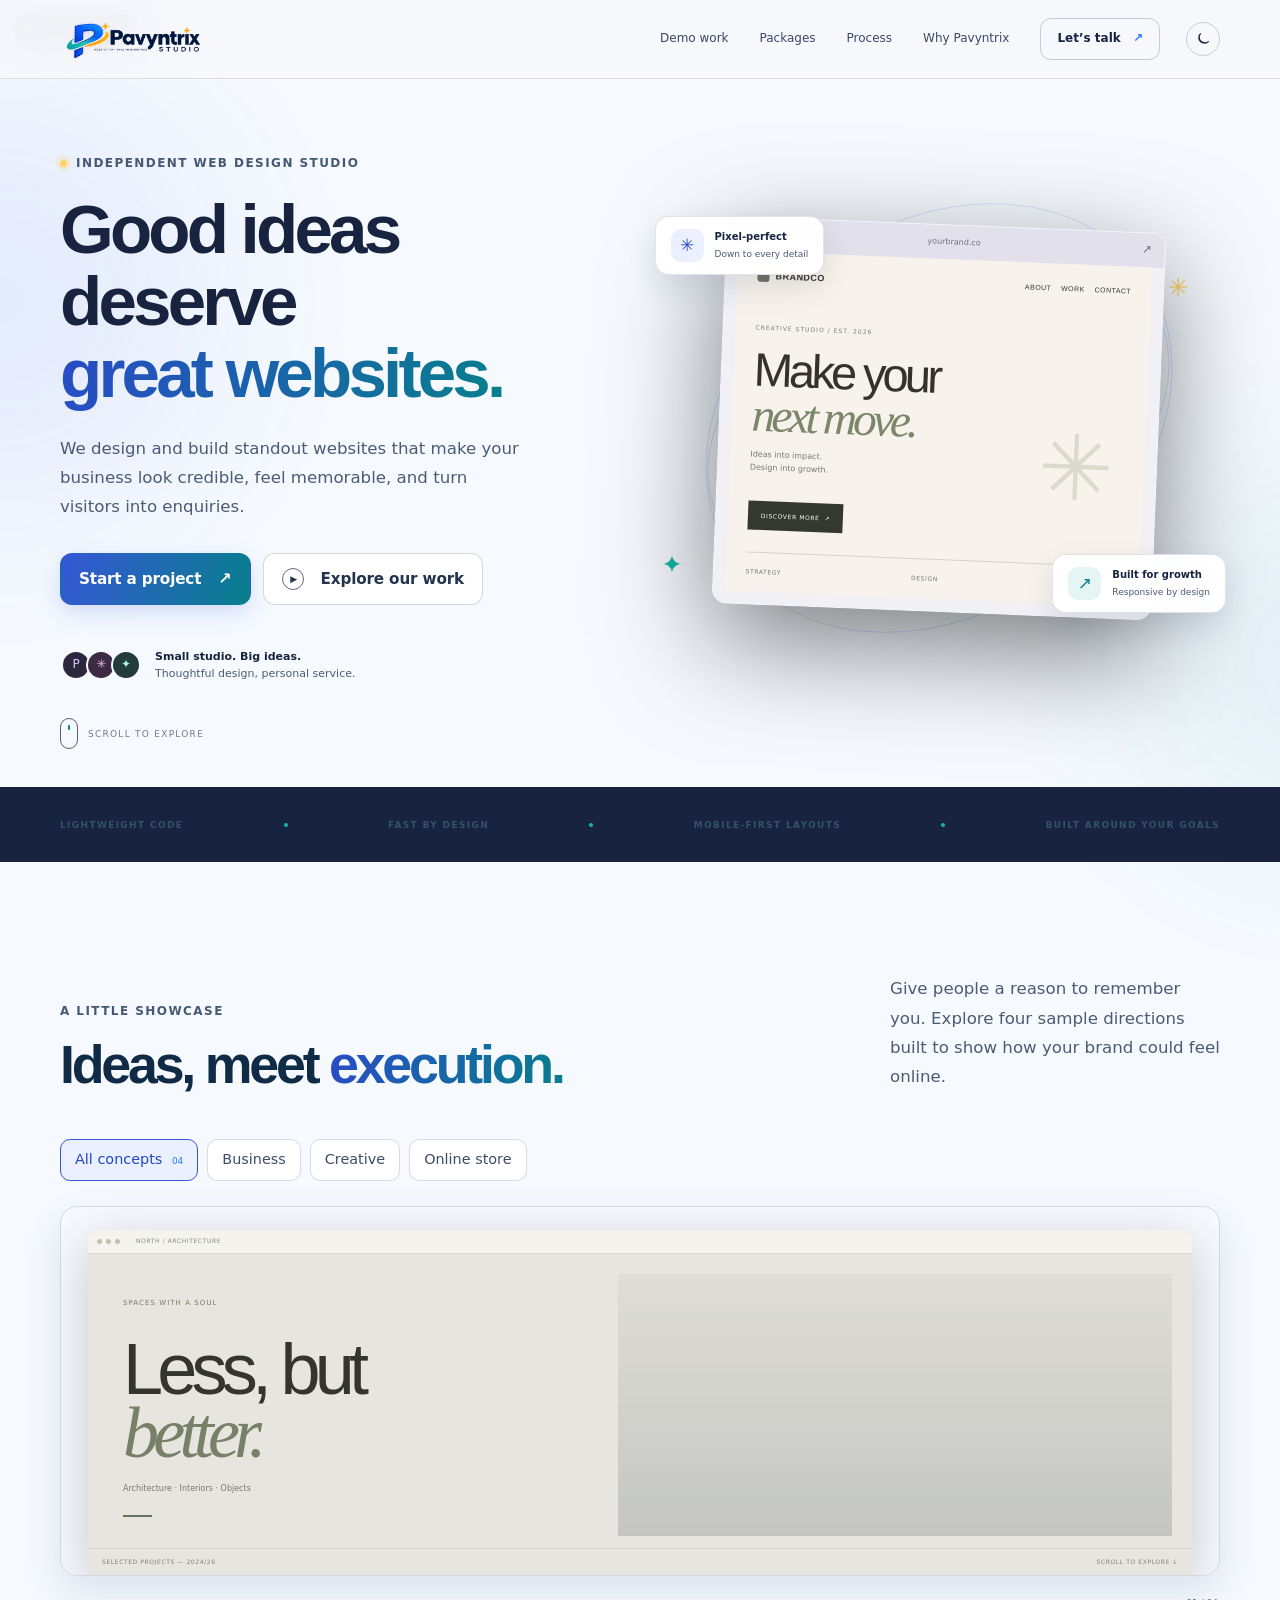
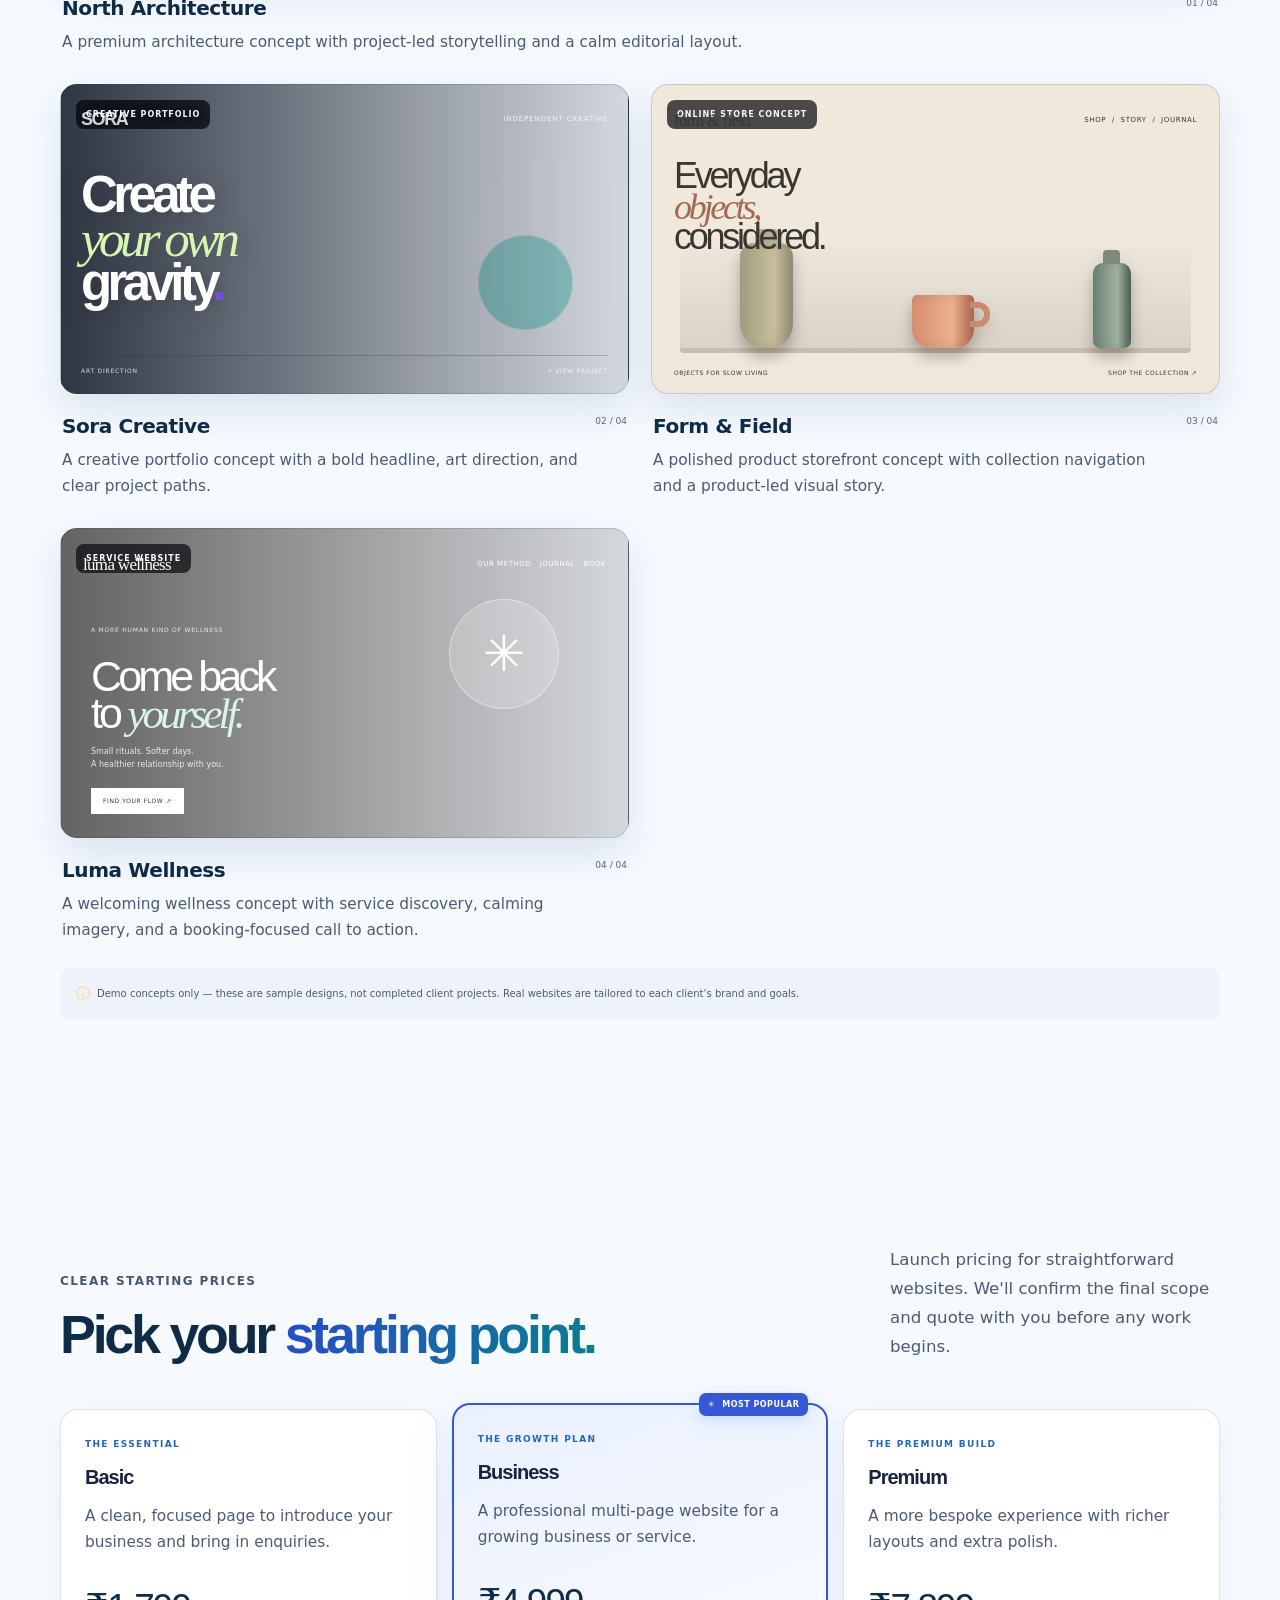
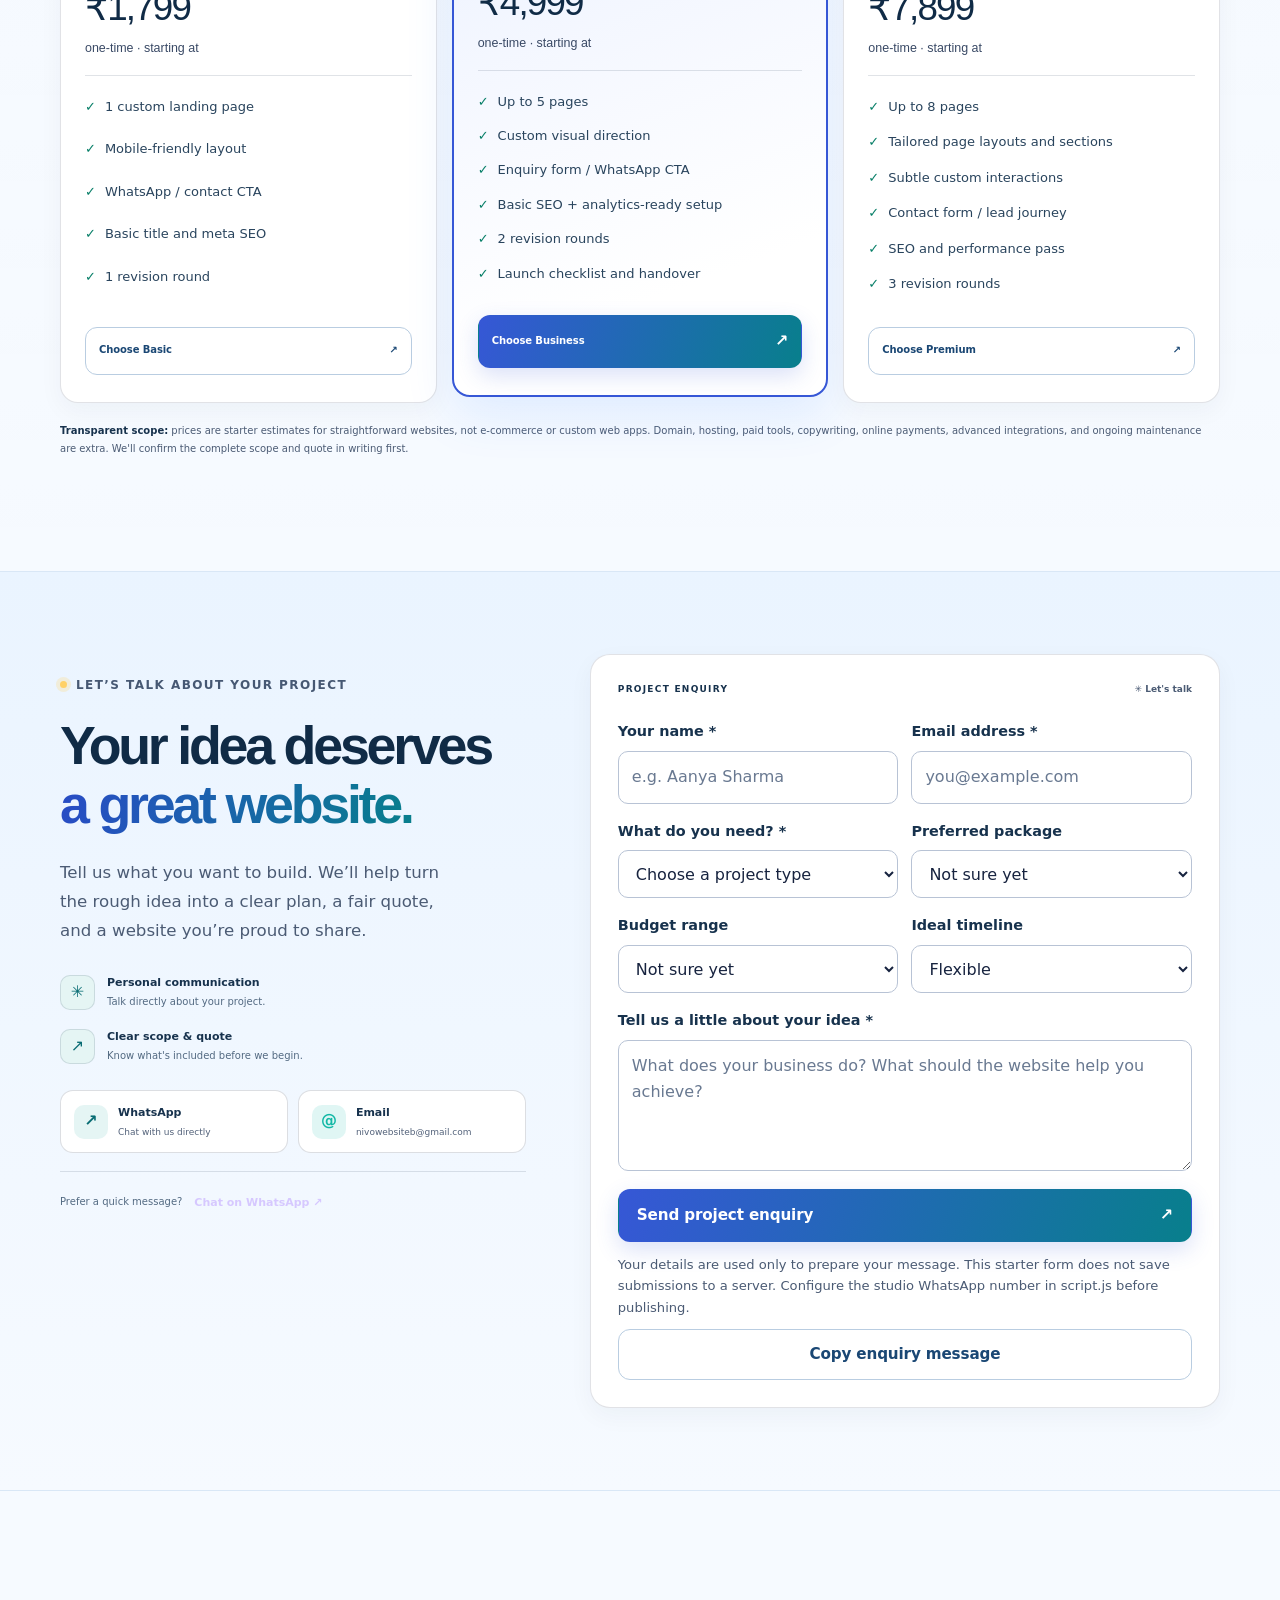
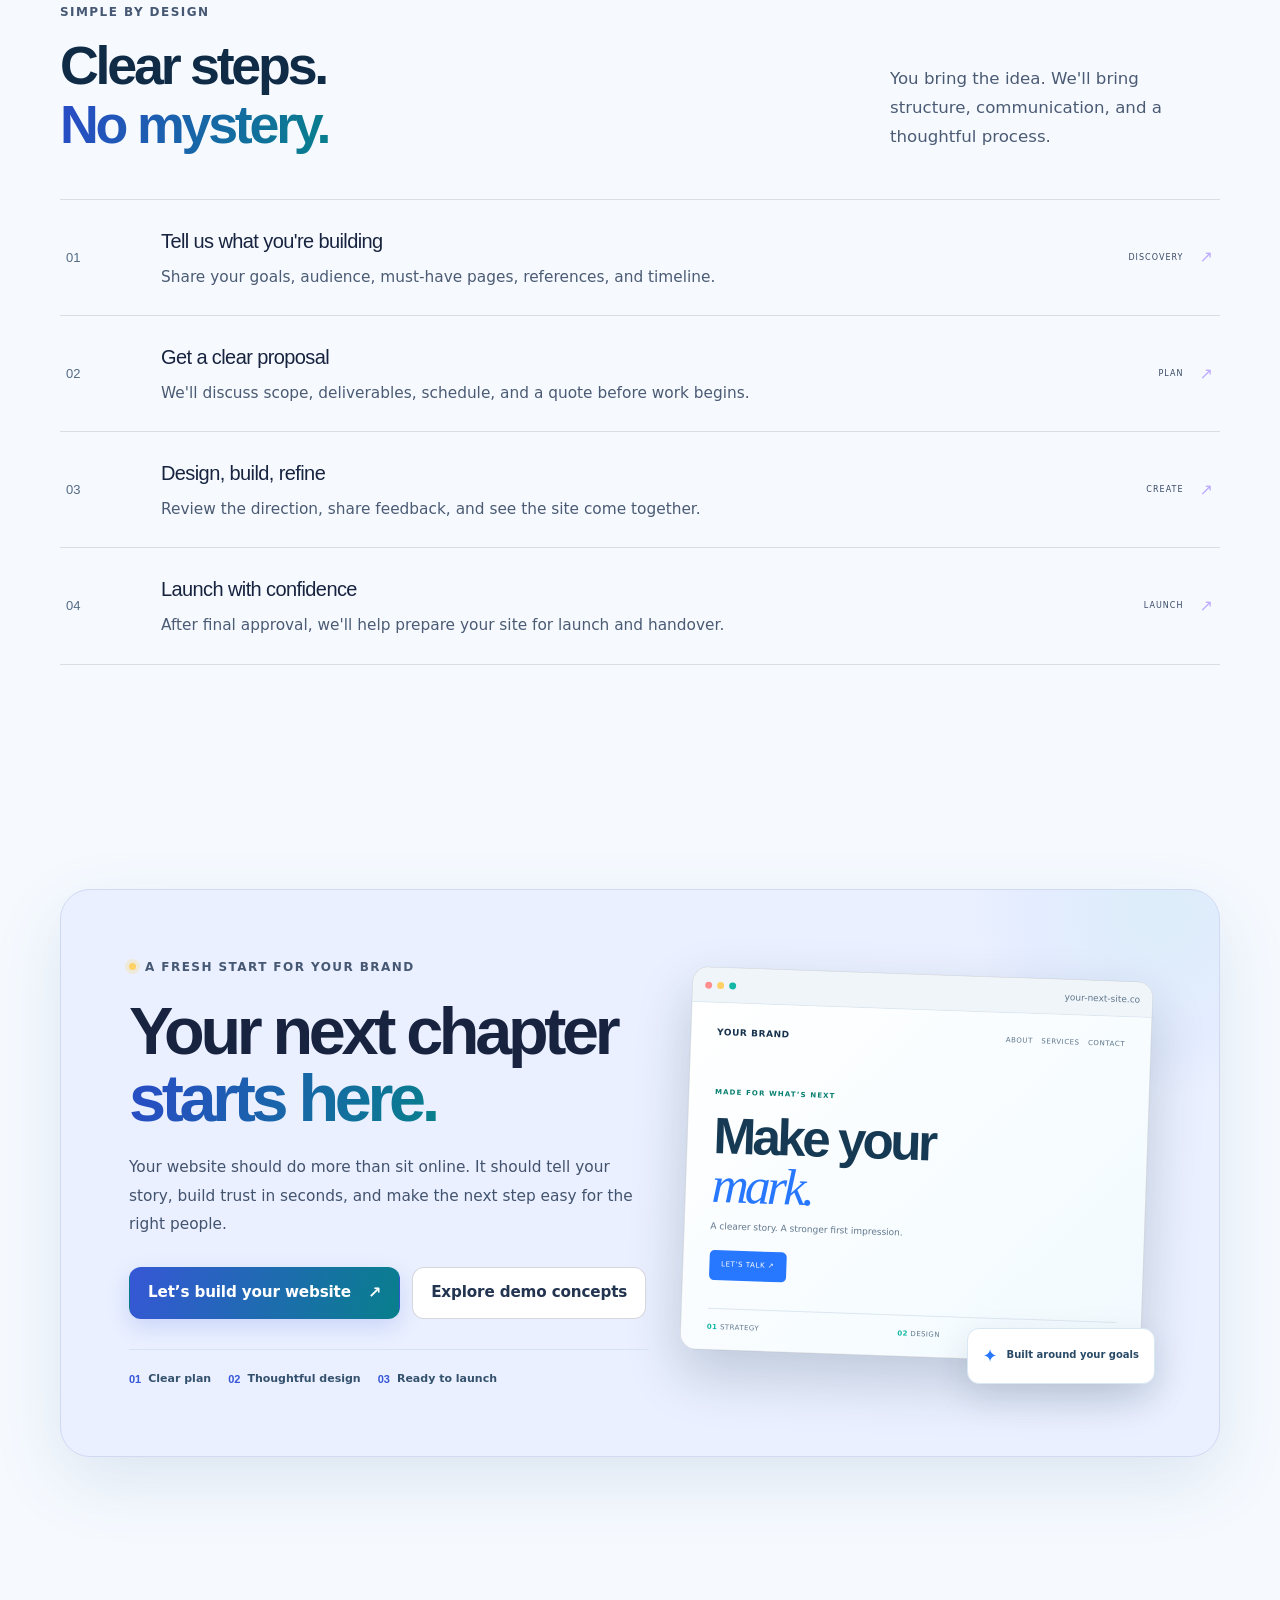
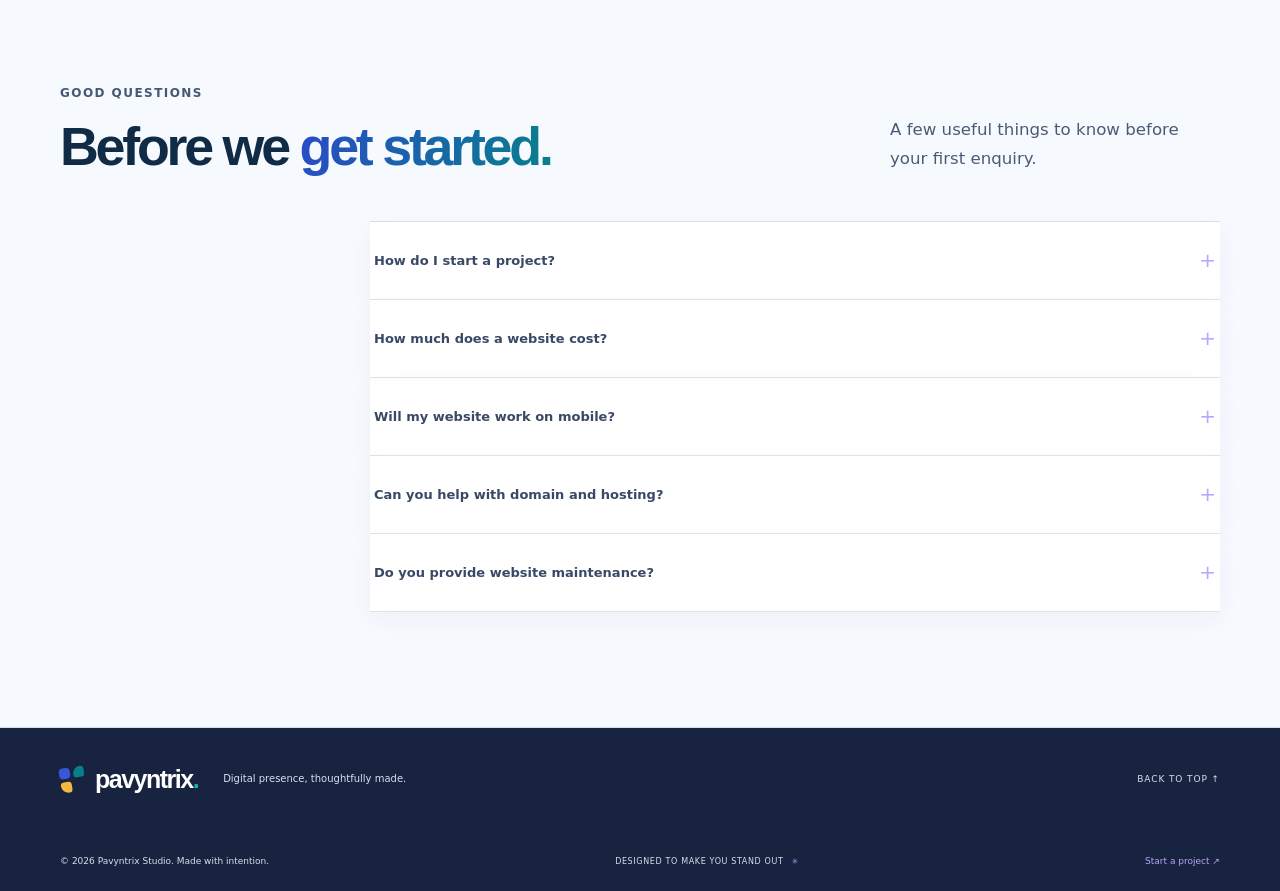
==== commit 411b469a: "Add Google site verification meta tag Added Google site verification meta tag for SEO." ====
--- a/index.html
+++ b/index.html
@@ -1,6 +1,7 @@
 <!doctype html>
 <html lang="en">
 <head>
+  <meta name="google-site-verification" content="xDU0ORSQ_a4GoxPQZaoTgLm6GLzlJ3EdXNpvMGVIaSY" />
   <link rel="icon" href="favicon.ico">
 <link rel="icon" type="image/png" sizes="32x32" href="favicon-32.png">
 <link rel="apple-touch-icon" sizes="180x180" href="apple-touch-icon.png">
--- a/styles.css
+++ b/styles.css
@@ -318,3 +318,35 @@
 body:not([data-theme="light"]) .theme-toggle{color:#F5F7FC;border-color:var(--line)}
 body:not([data-theme="light"]) .gradient-text{background-image:linear-gradient(105deg,#9CAEFF 0%,#54D5C8 100%)}
 body:not([data-theme="light"]) .btn-primary{background:linear-gradient(110deg,#4D69E8,#087F8C);color:#FFFFFF}
+
+
+/* Pavyntrix logo: comfortable size in the top-left navbar */
+.site-header .nav .brand {
+  display: inline-flex;
+  align-items: center;
+  flex: 0 0 155px;
+  width: 155px;
+  max-width: 155px;
+  overflow: visible;
+}
+.site-header .nav .brand-logo {
+  display: block;
+  width: 145px;
+  max-width: 100%;
+  height: auto;
+  max-height: 78px;
+  object-fit: contain;
+  object-position: left center;
+}
+@media (max-width: 760px) {
+  .site-header .nav .brand {
+    flex-basis: 125px;
+    width: 125px;
+    max-width: 125px;
+  }
+  .site-header .nav .brand-logo {
+    width: 118px;
+    max-width: 100%;
+    max-height: 64px;
+  }
+}
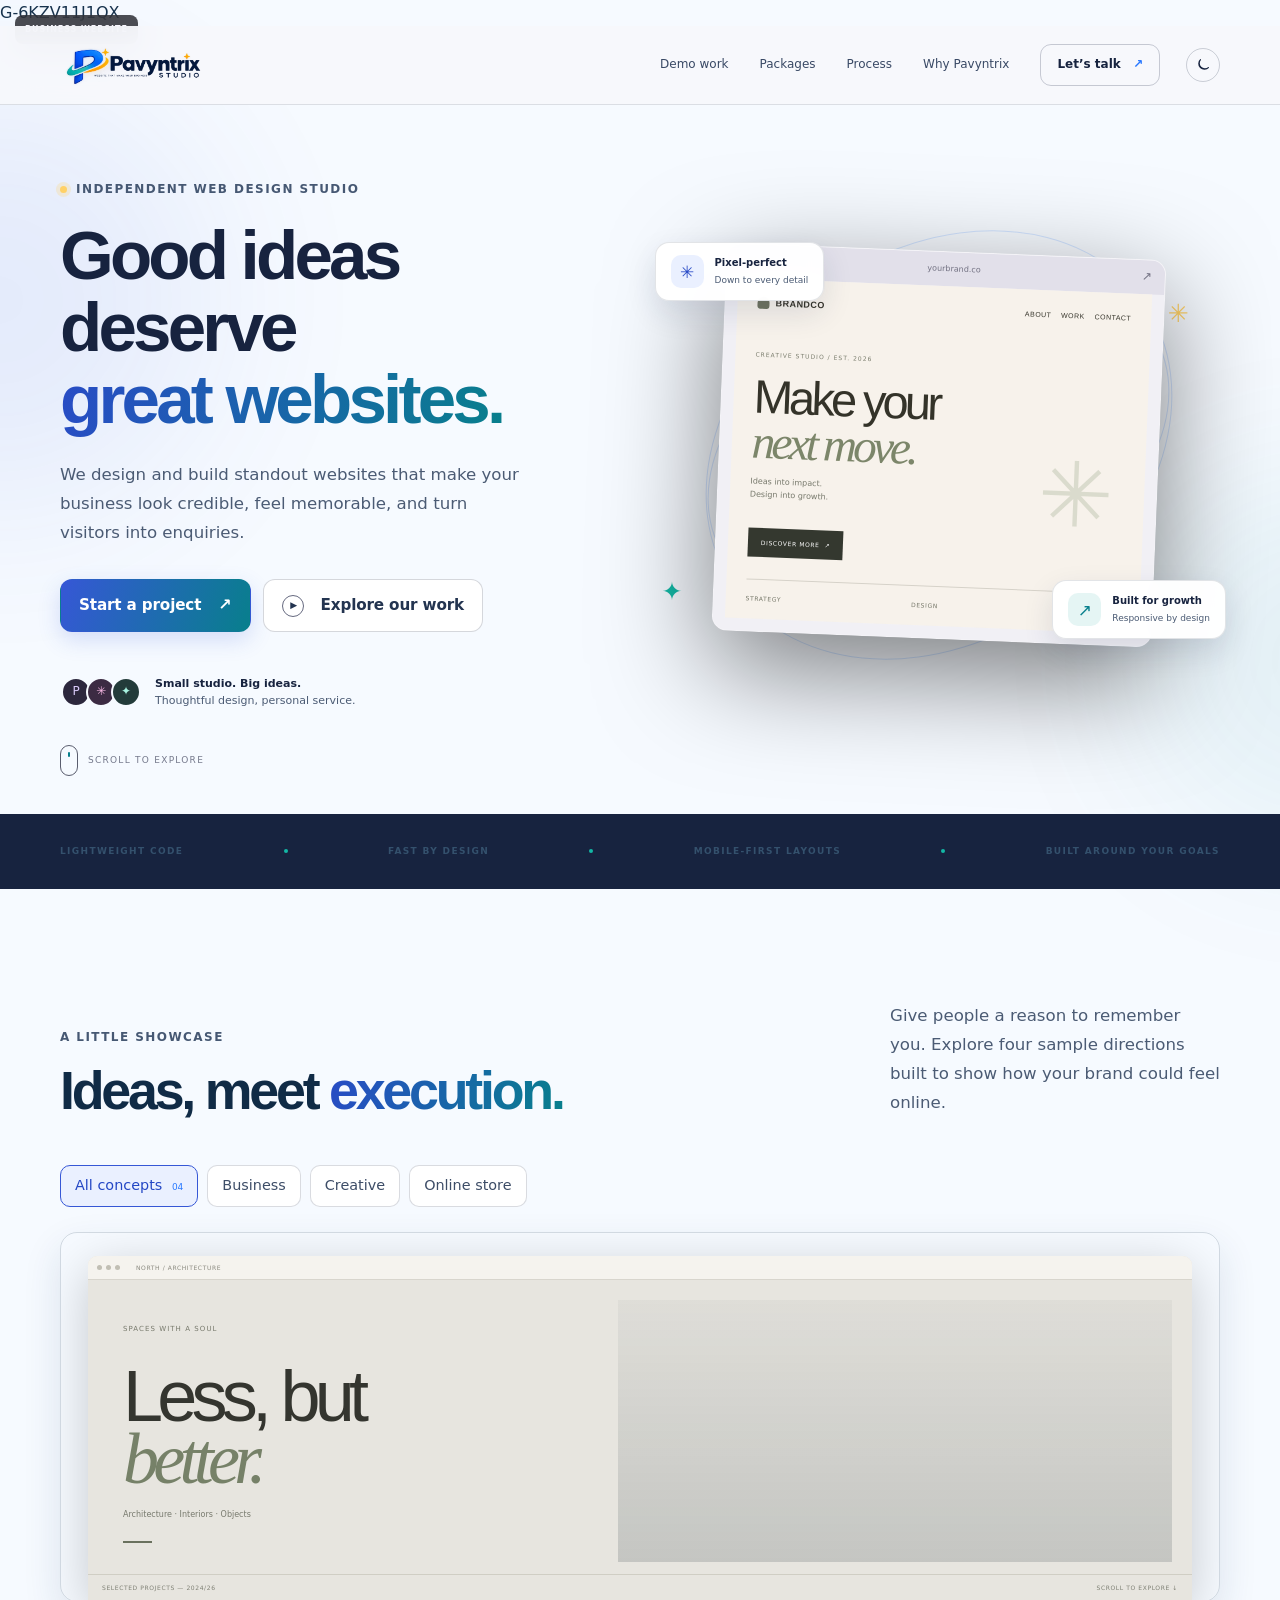
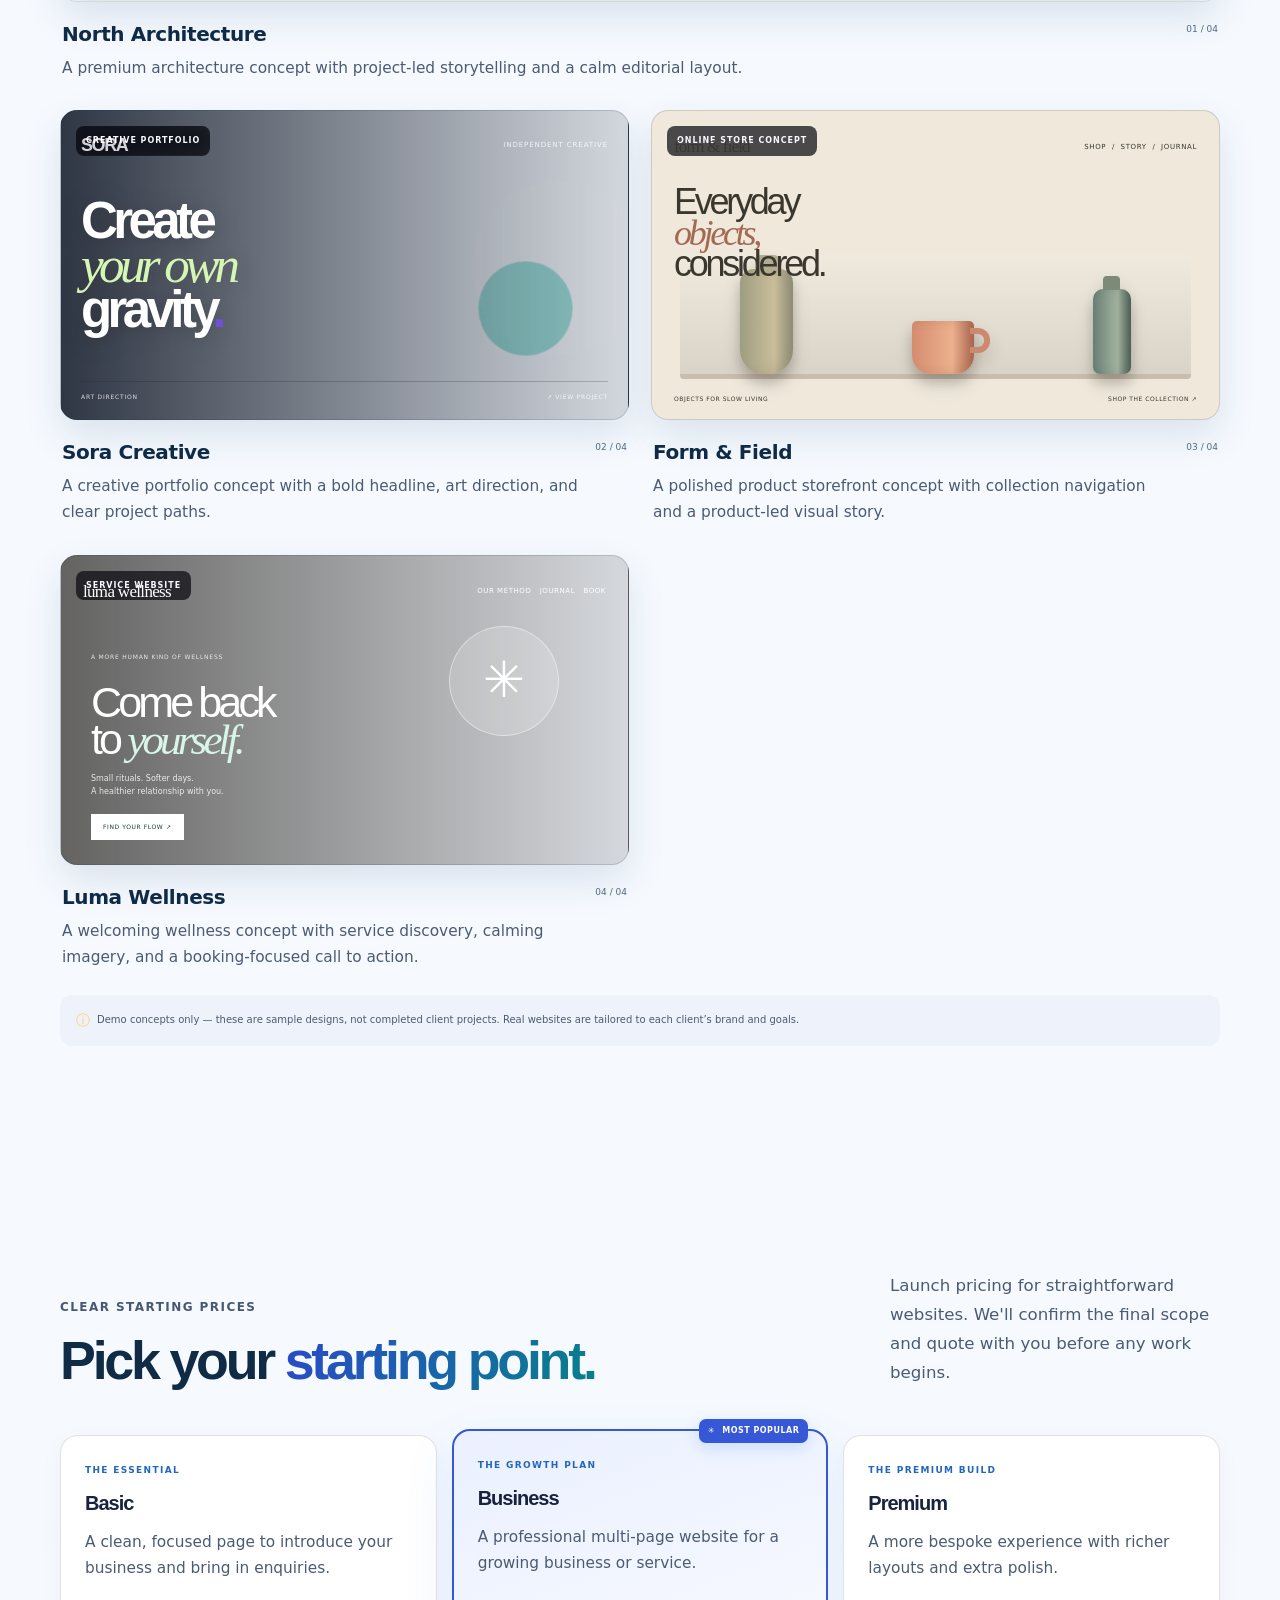
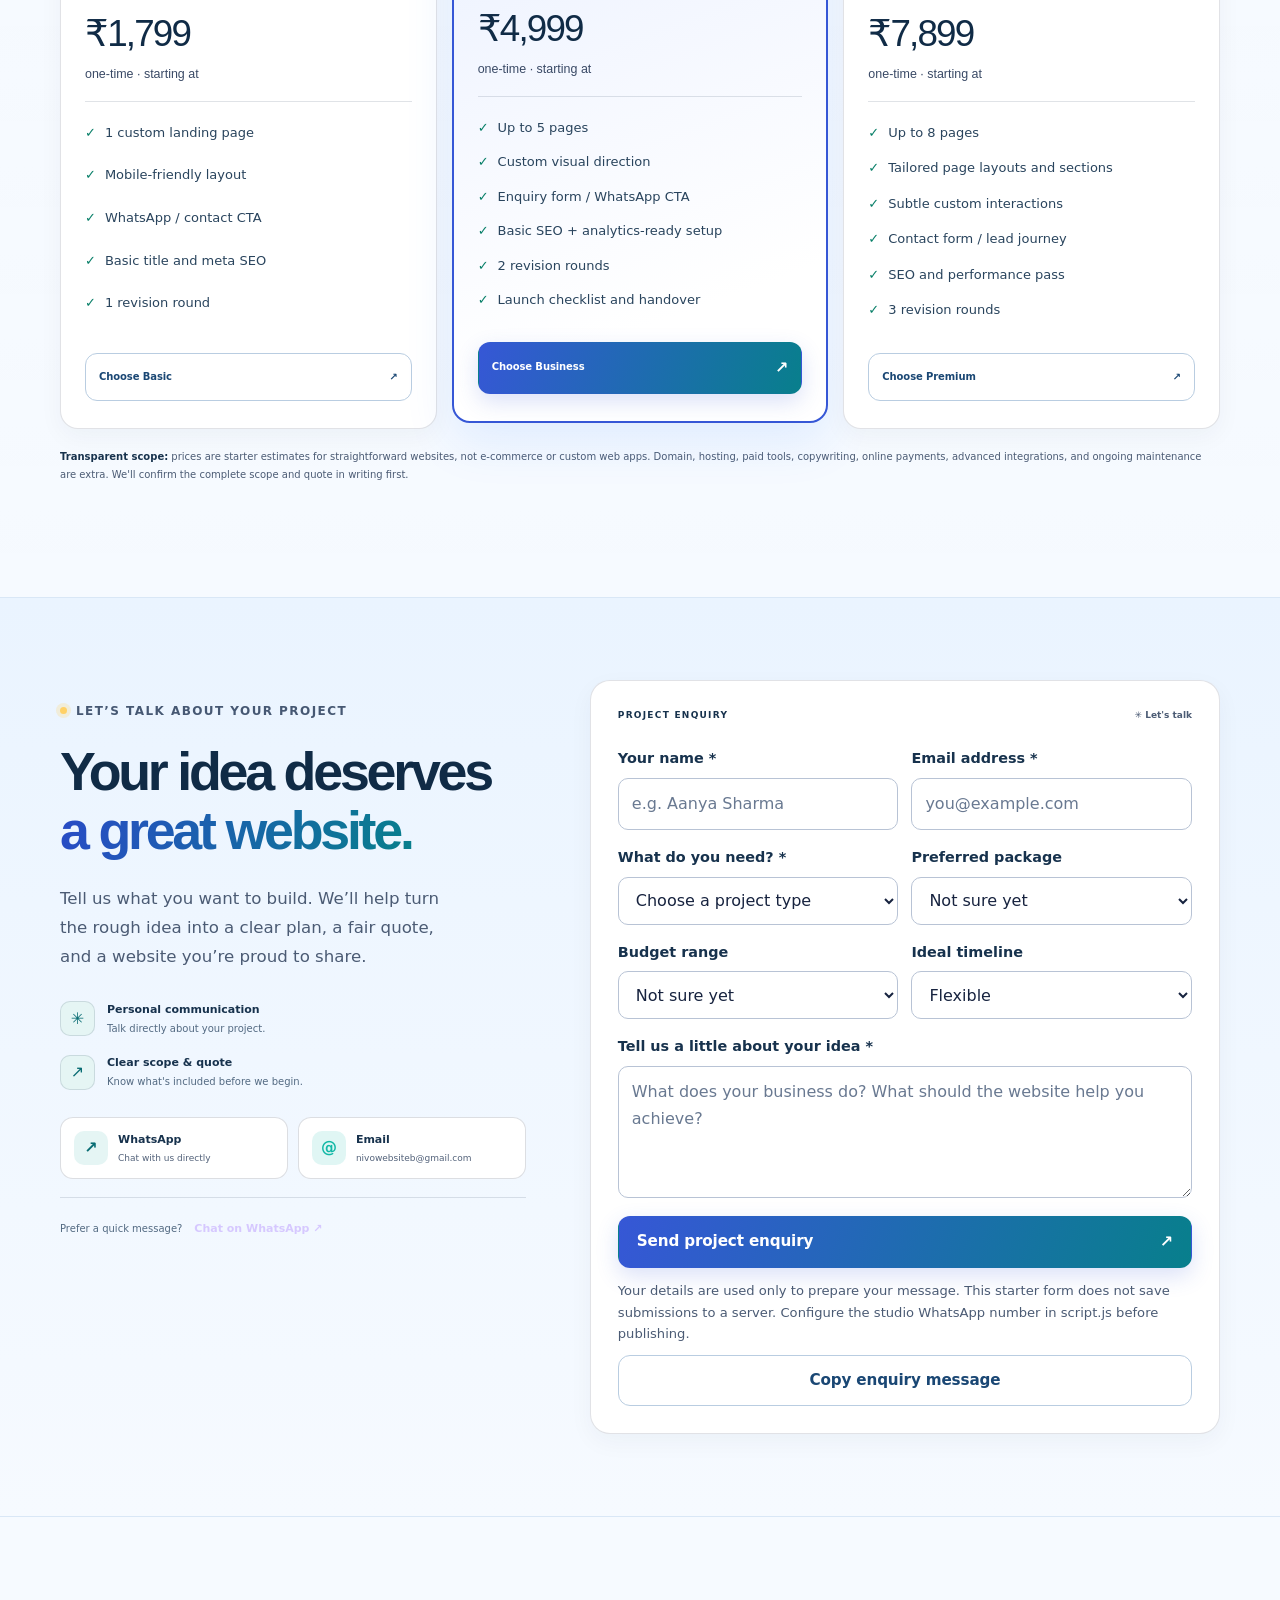
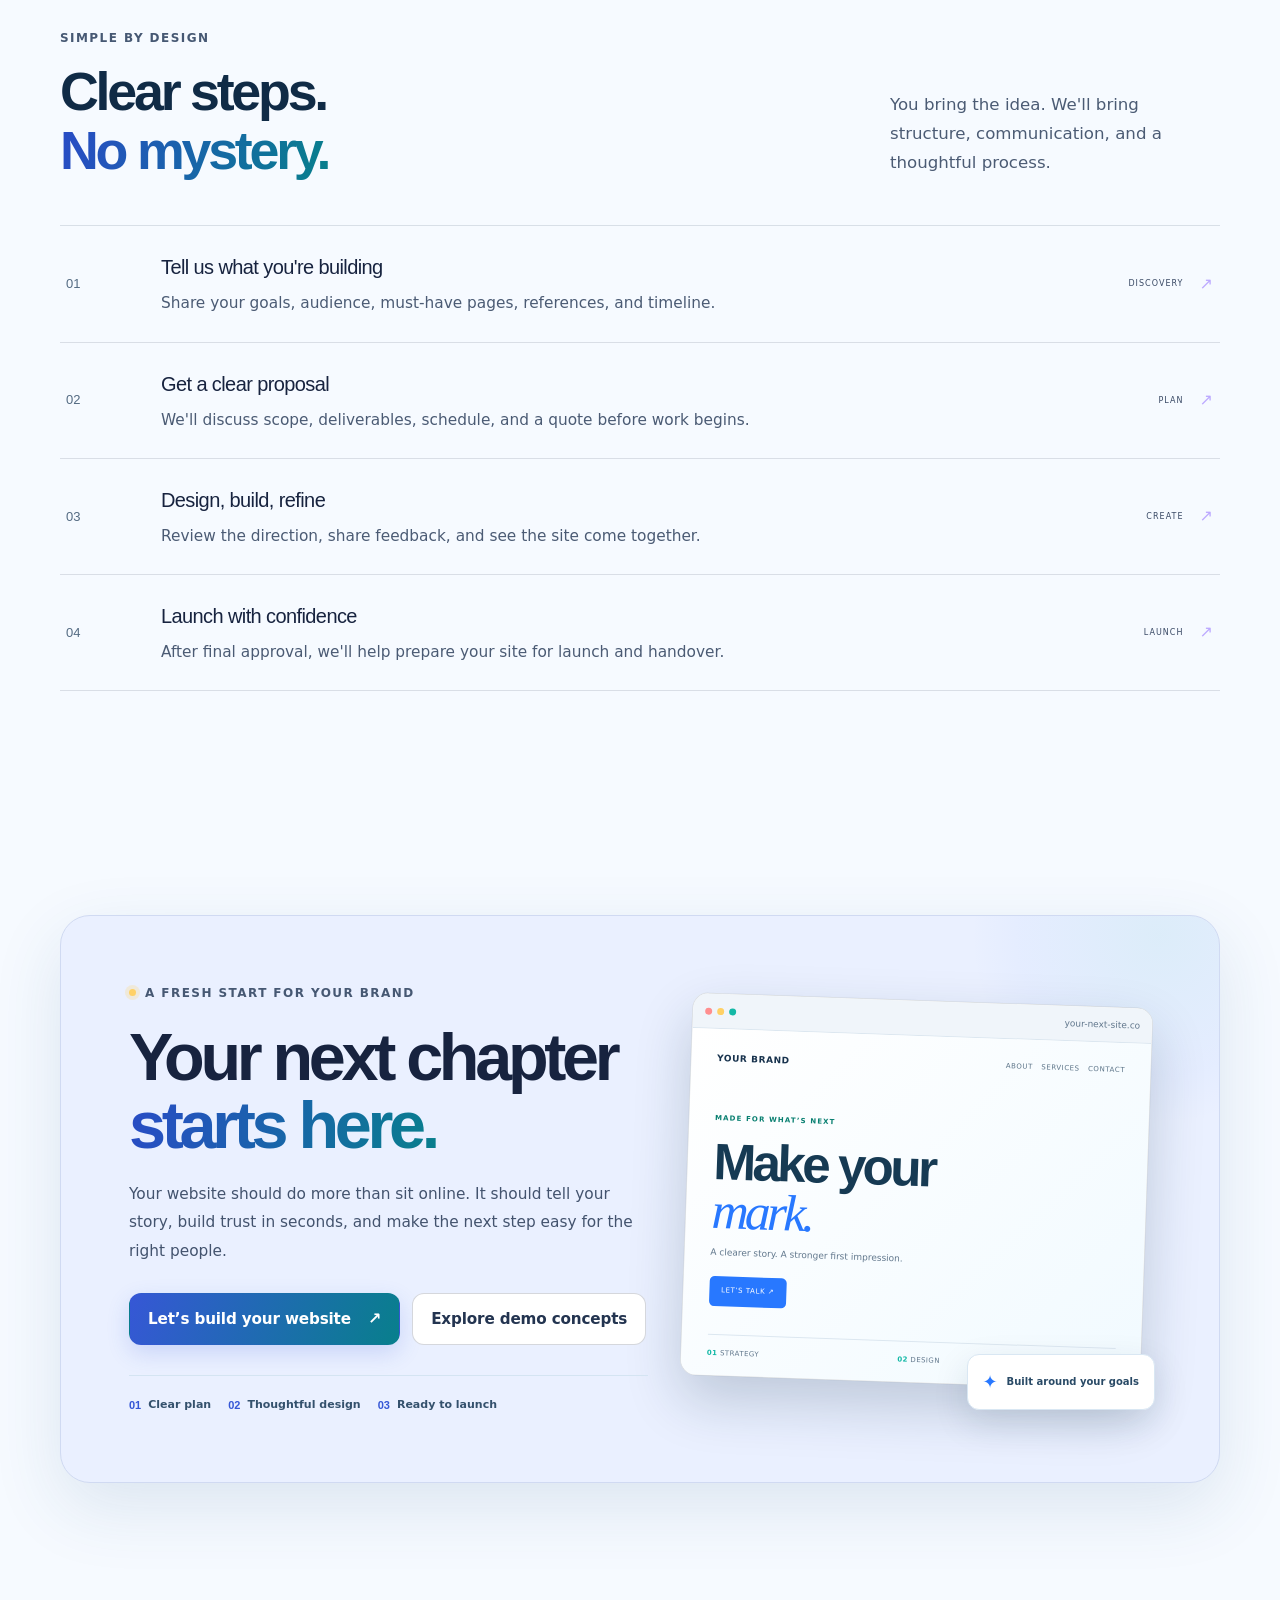
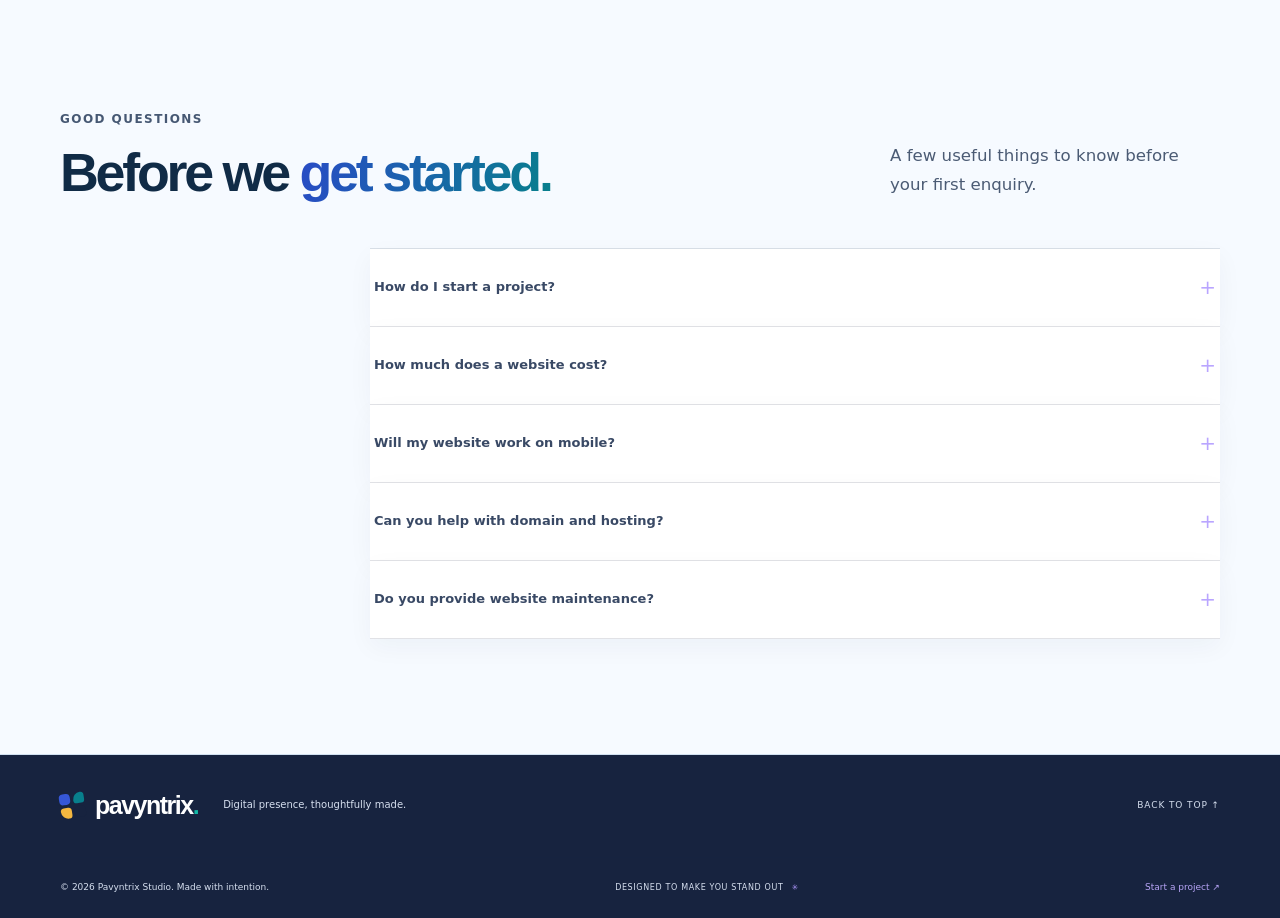
==== commit 4080022d: "Fix HTML formatting issues in index.html" ====
--- a/index.html
+++ b/index.html
@@ -12,6 +12,16 @@
   <meta name="description" content="Pavyntrix Studio builds beautiful, fast, mobile-friendly websites for businesses, creators, and growing brands.">
   <title>Pavyntrix Studio — Websites built to move you forward</title>
   <link rel="stylesheet" href="styles.css">
+  <!-- Google tag (gtag.js) -->
+<script async src="https://www.googletagmanager.com/gtag/js?id=G-6KZV11J1QX"></script>
+<script>
+  window.dataLayer = window.dataLayer || [];
+  function gtag(){dataLayer.push(arguments);}
+  gtag('js', new Date());
+
+  gtag('config', 'G-6KZV11J1QX');
+</script>
+G-6KZV11J1QX
 </head>
 <body data-theme="light">
   <a class="skip-link" href="#main-content">Skip to content</a>
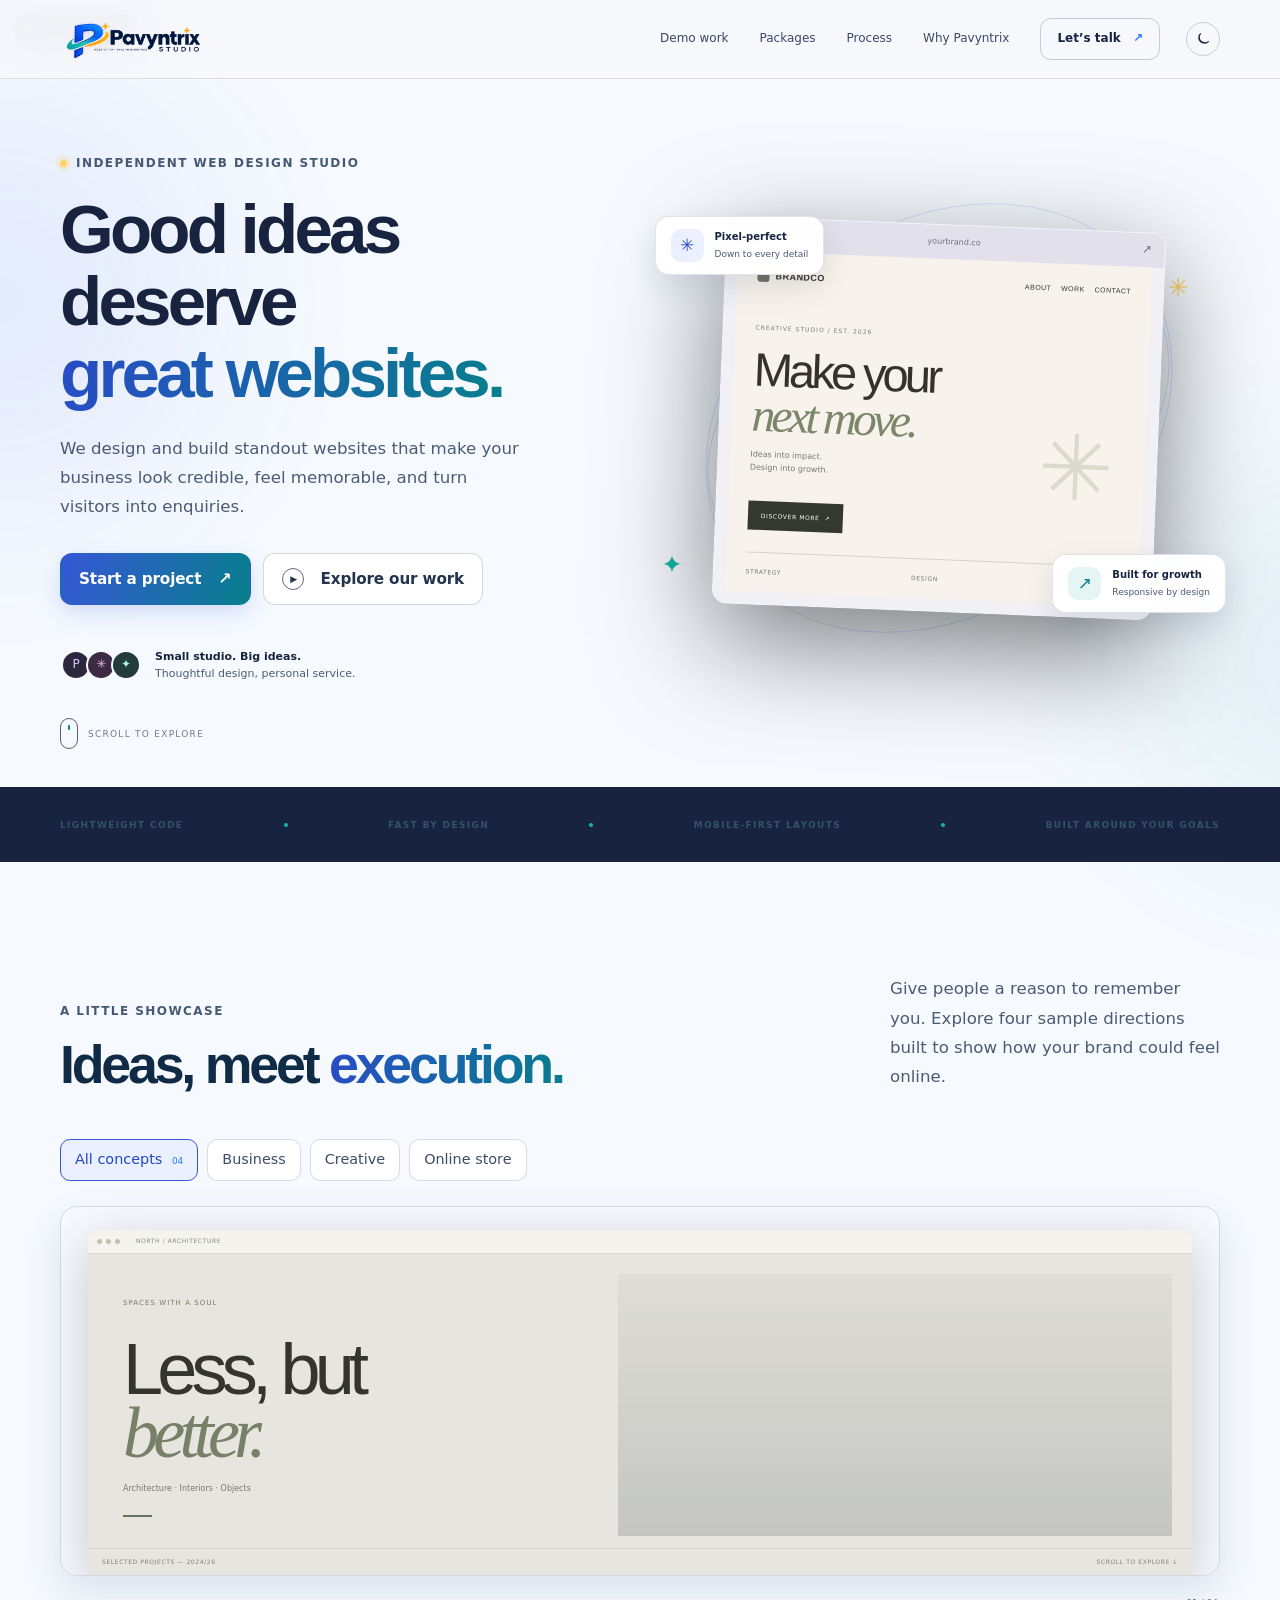
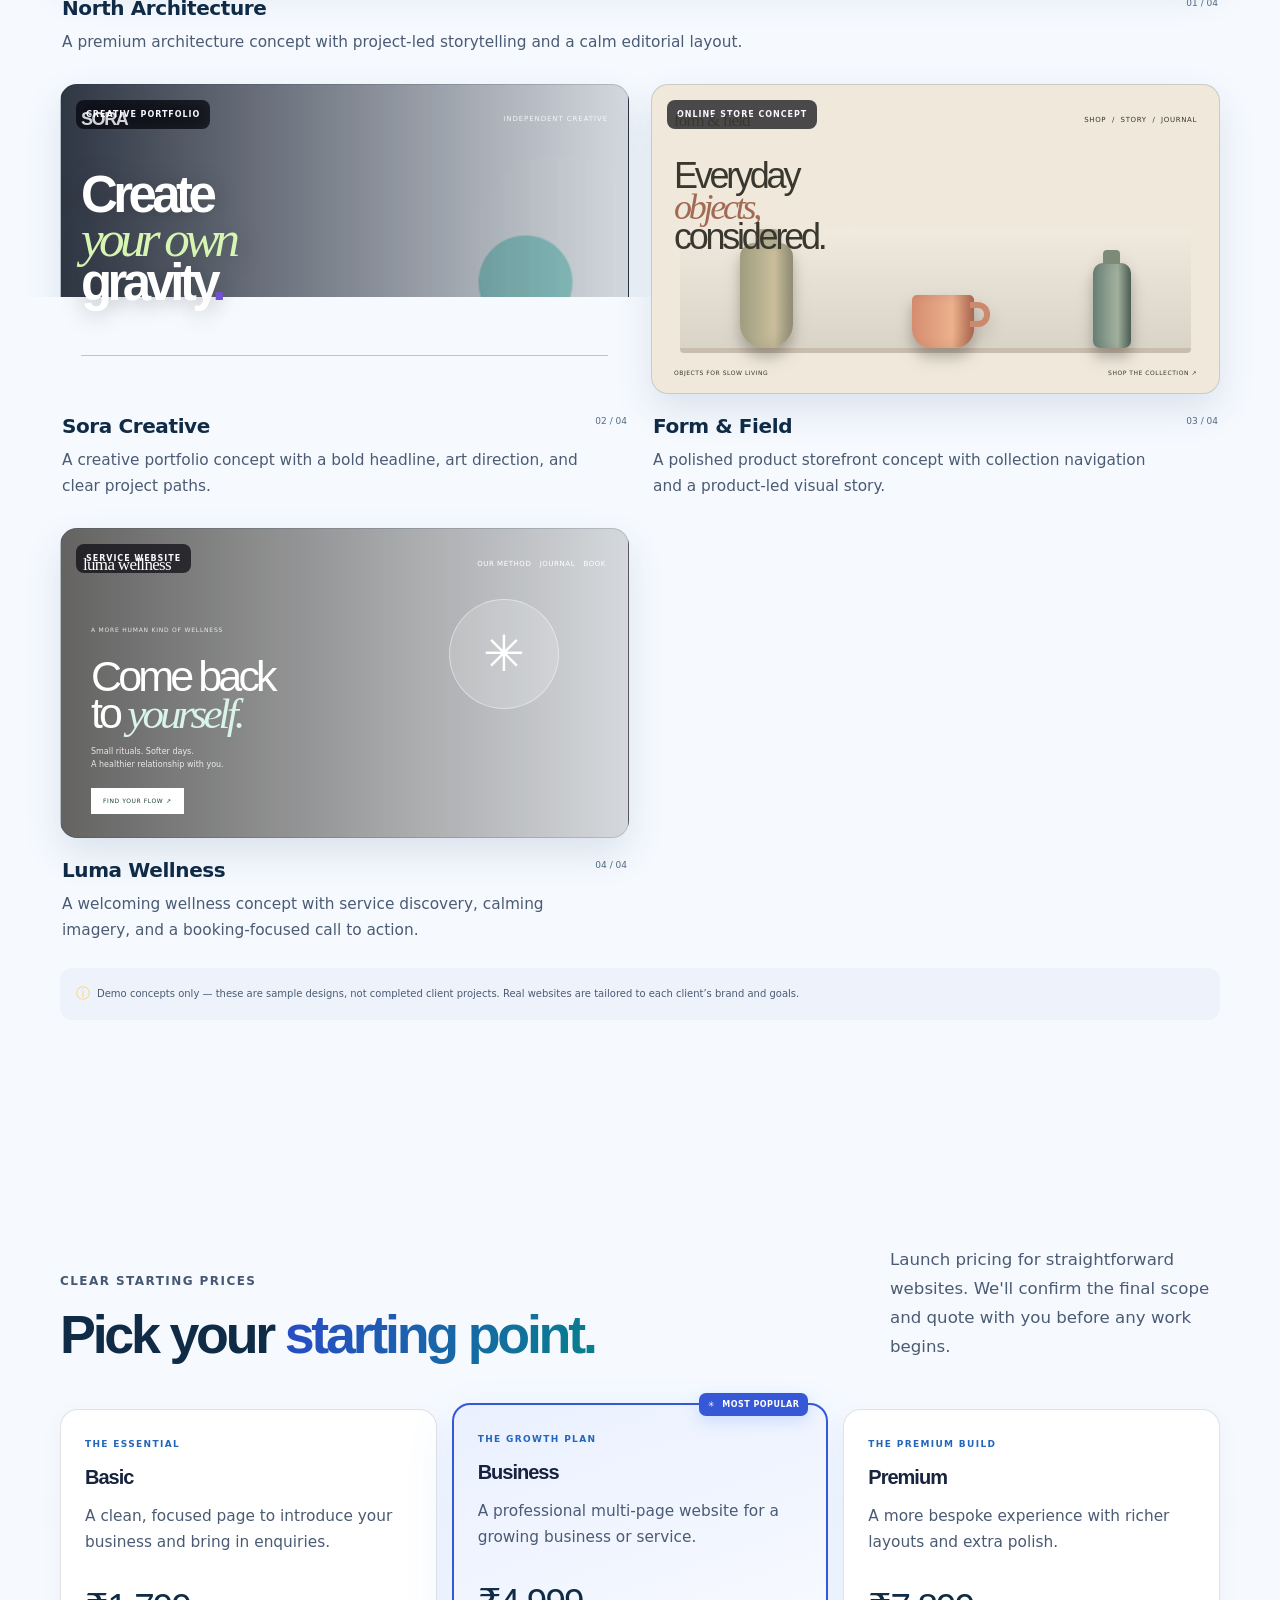
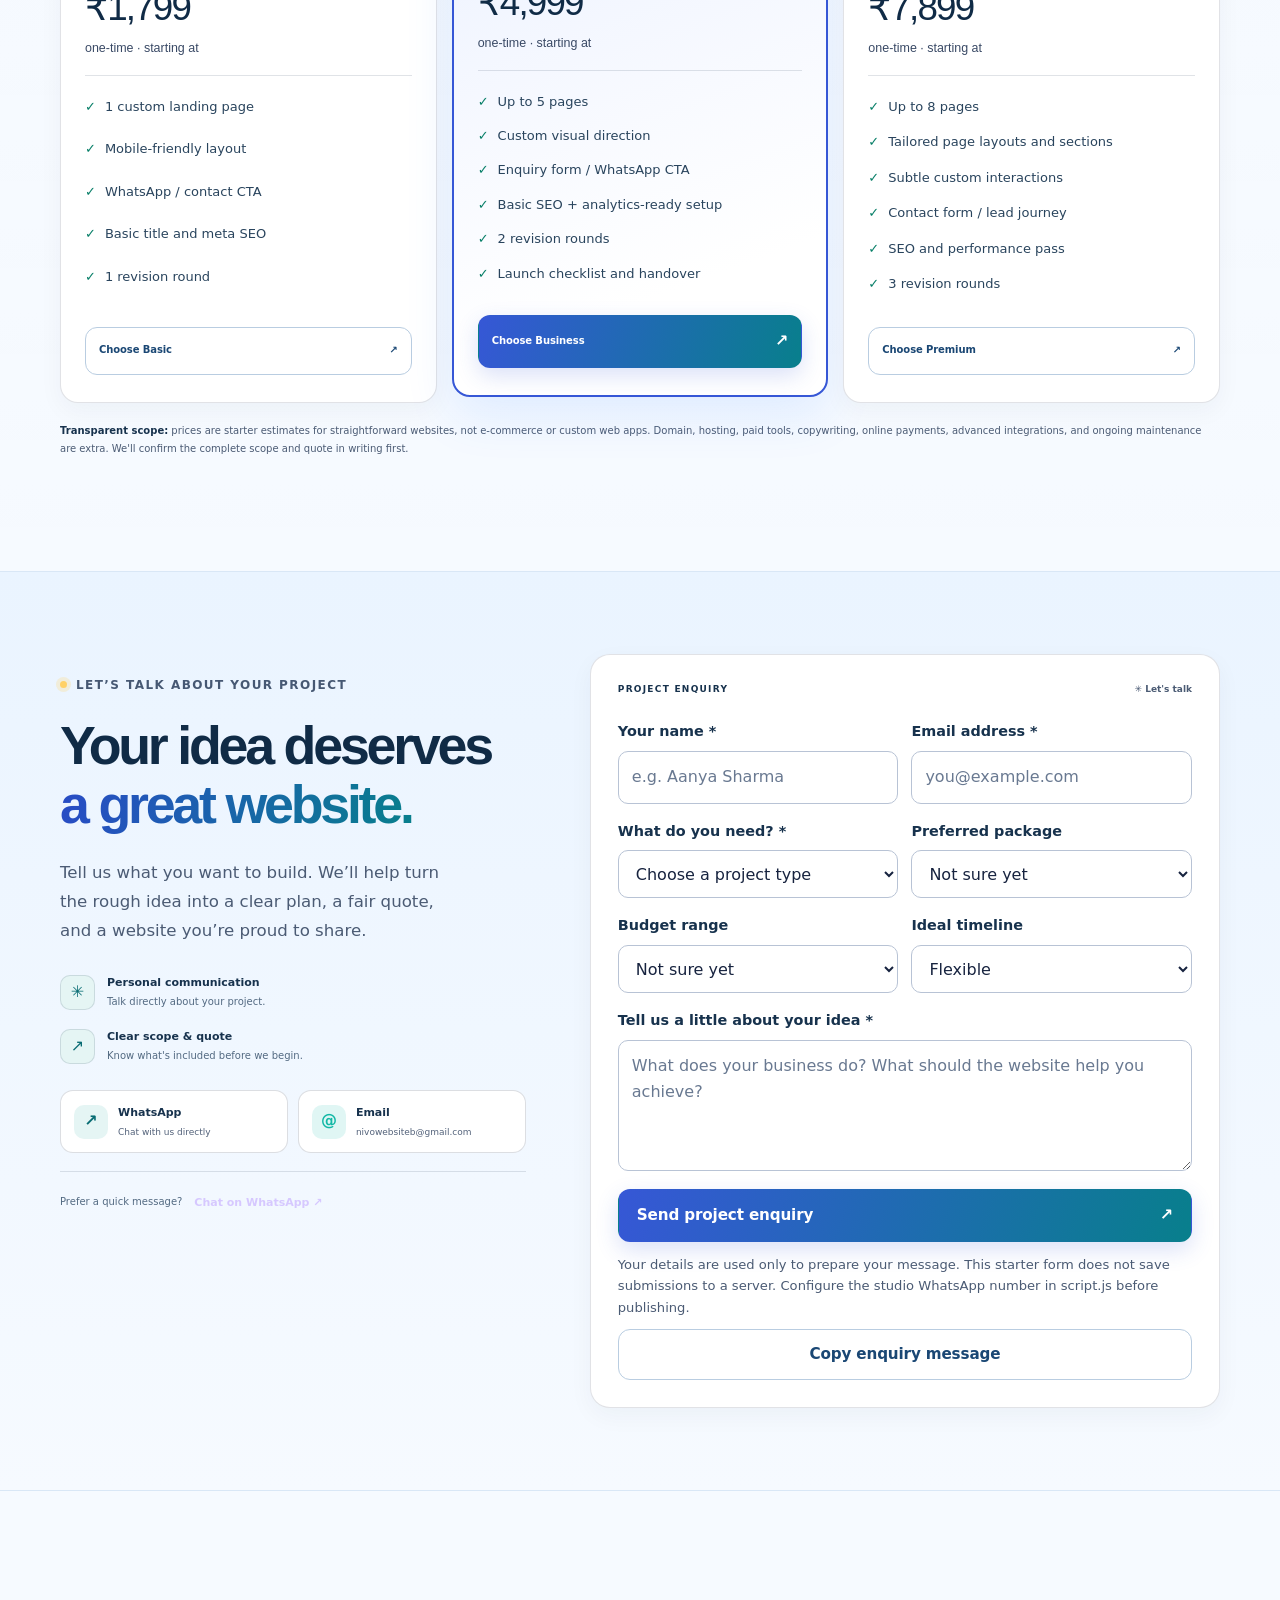
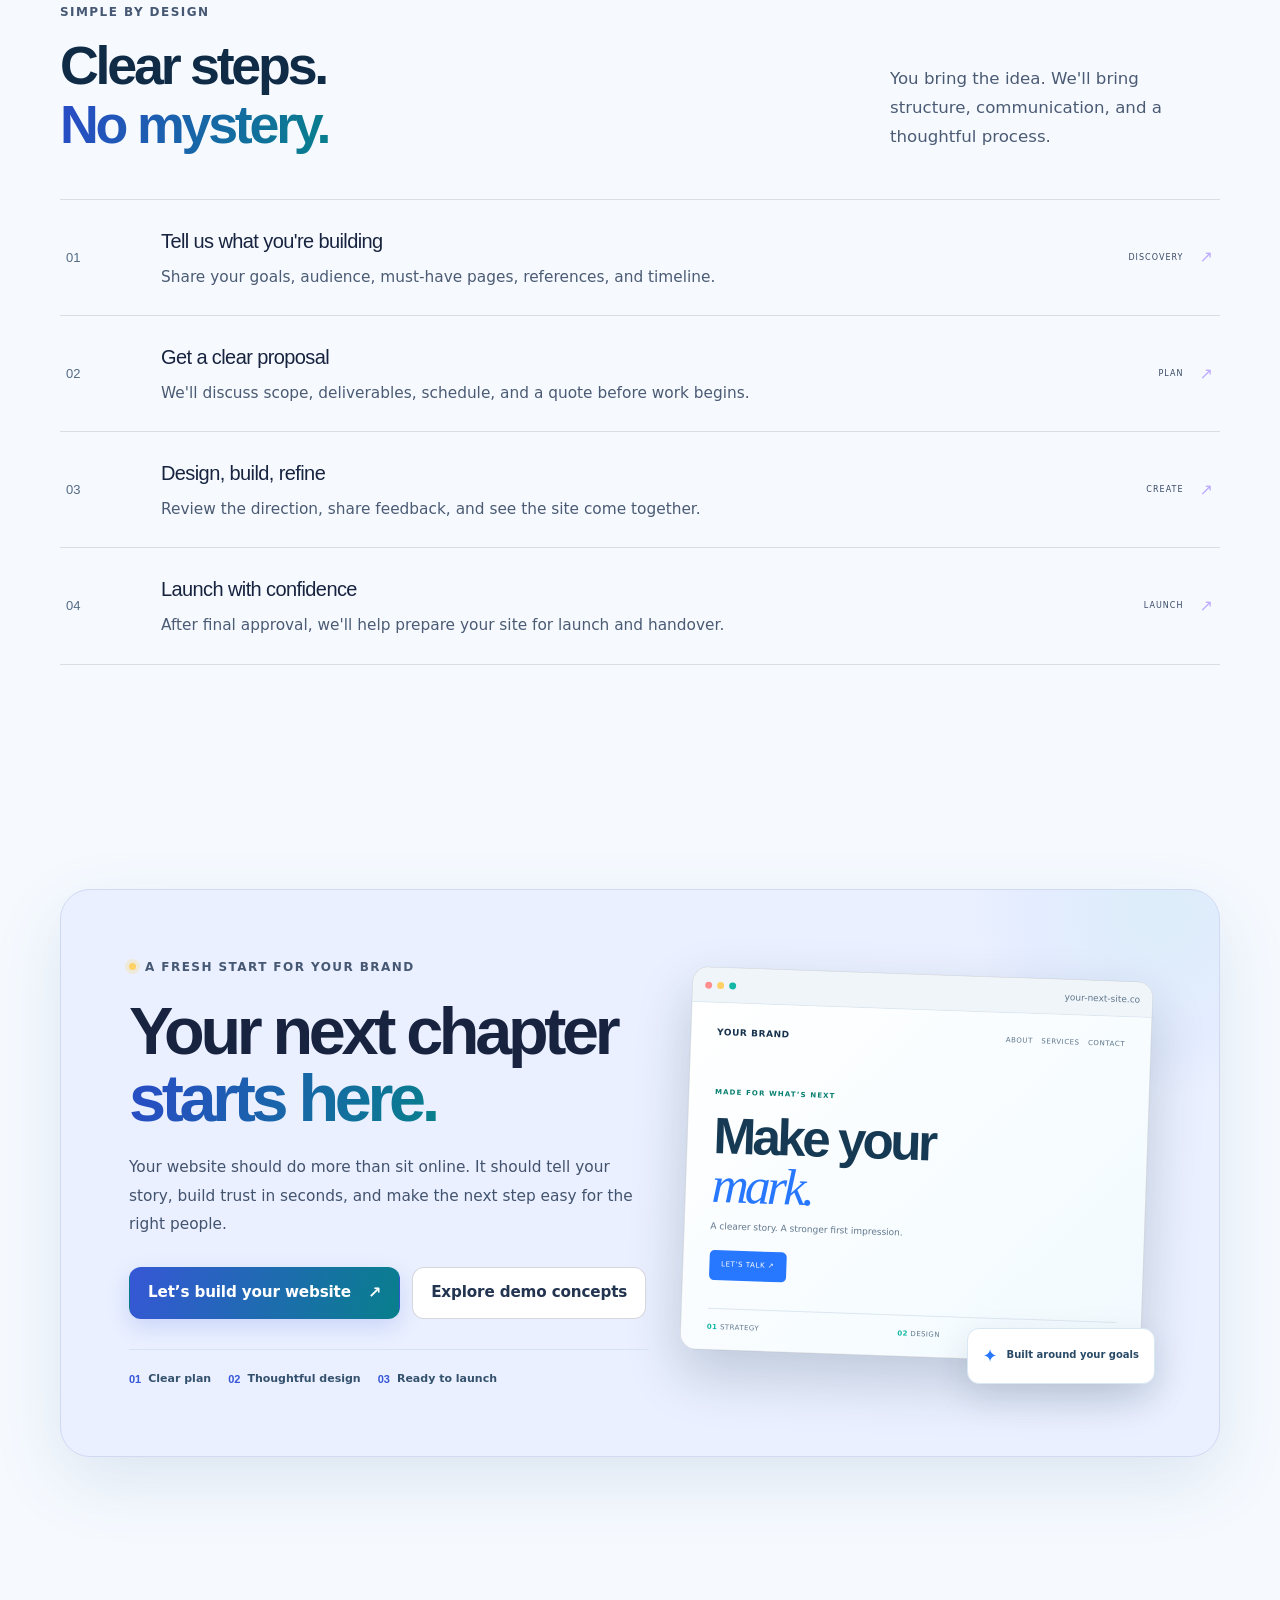
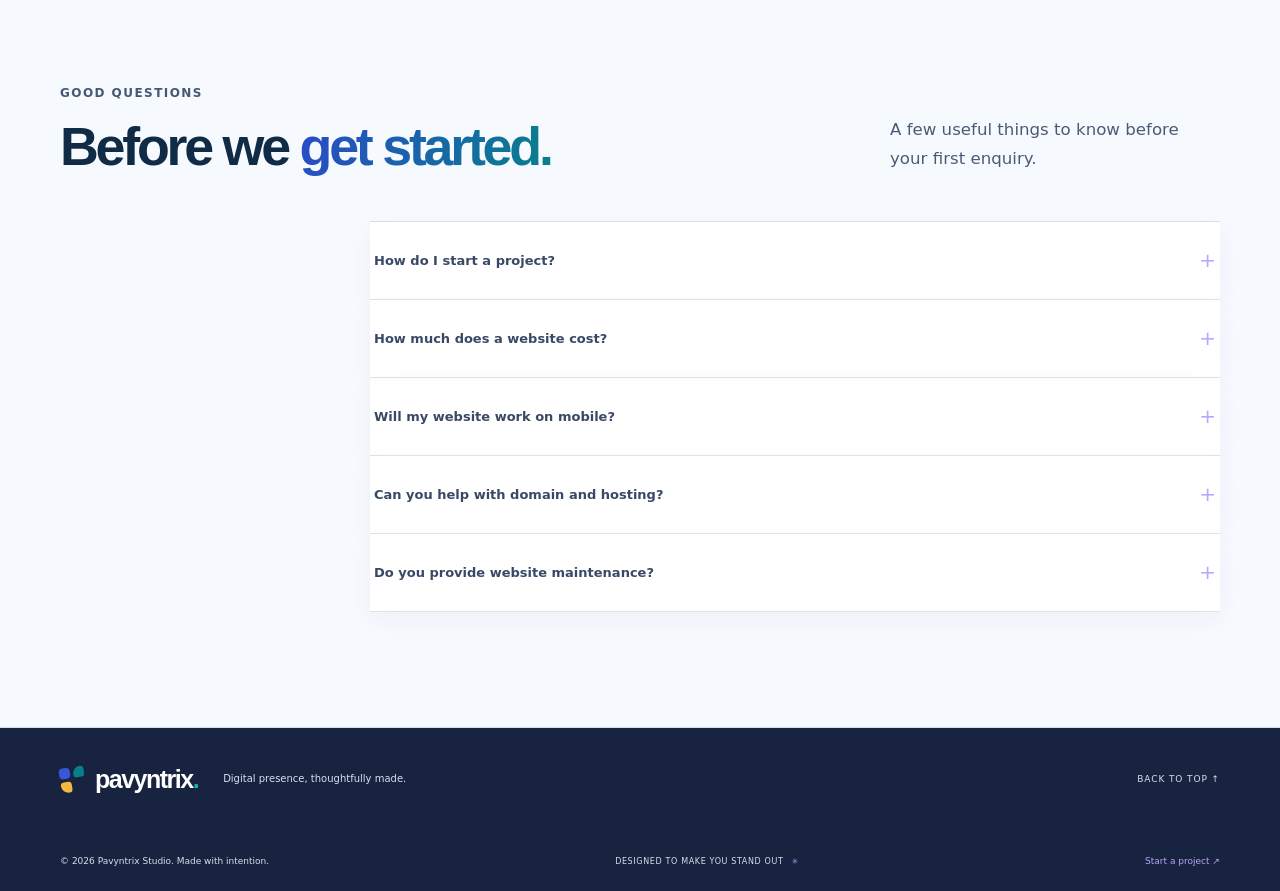
==== commit 5a492f09: "Remove redundant Google Analytics ID from index.html" ====
--- a/index.html
+++ b/index.html
@@ -21,7 +21,6 @@
 
   gtag('config', 'G-6KZV11J1QX');
 </script>
-G-6KZV11J1QX
 </head>
 <body data-theme="light">
   <a class="skip-link" href="#main-content">Skip to content</a>
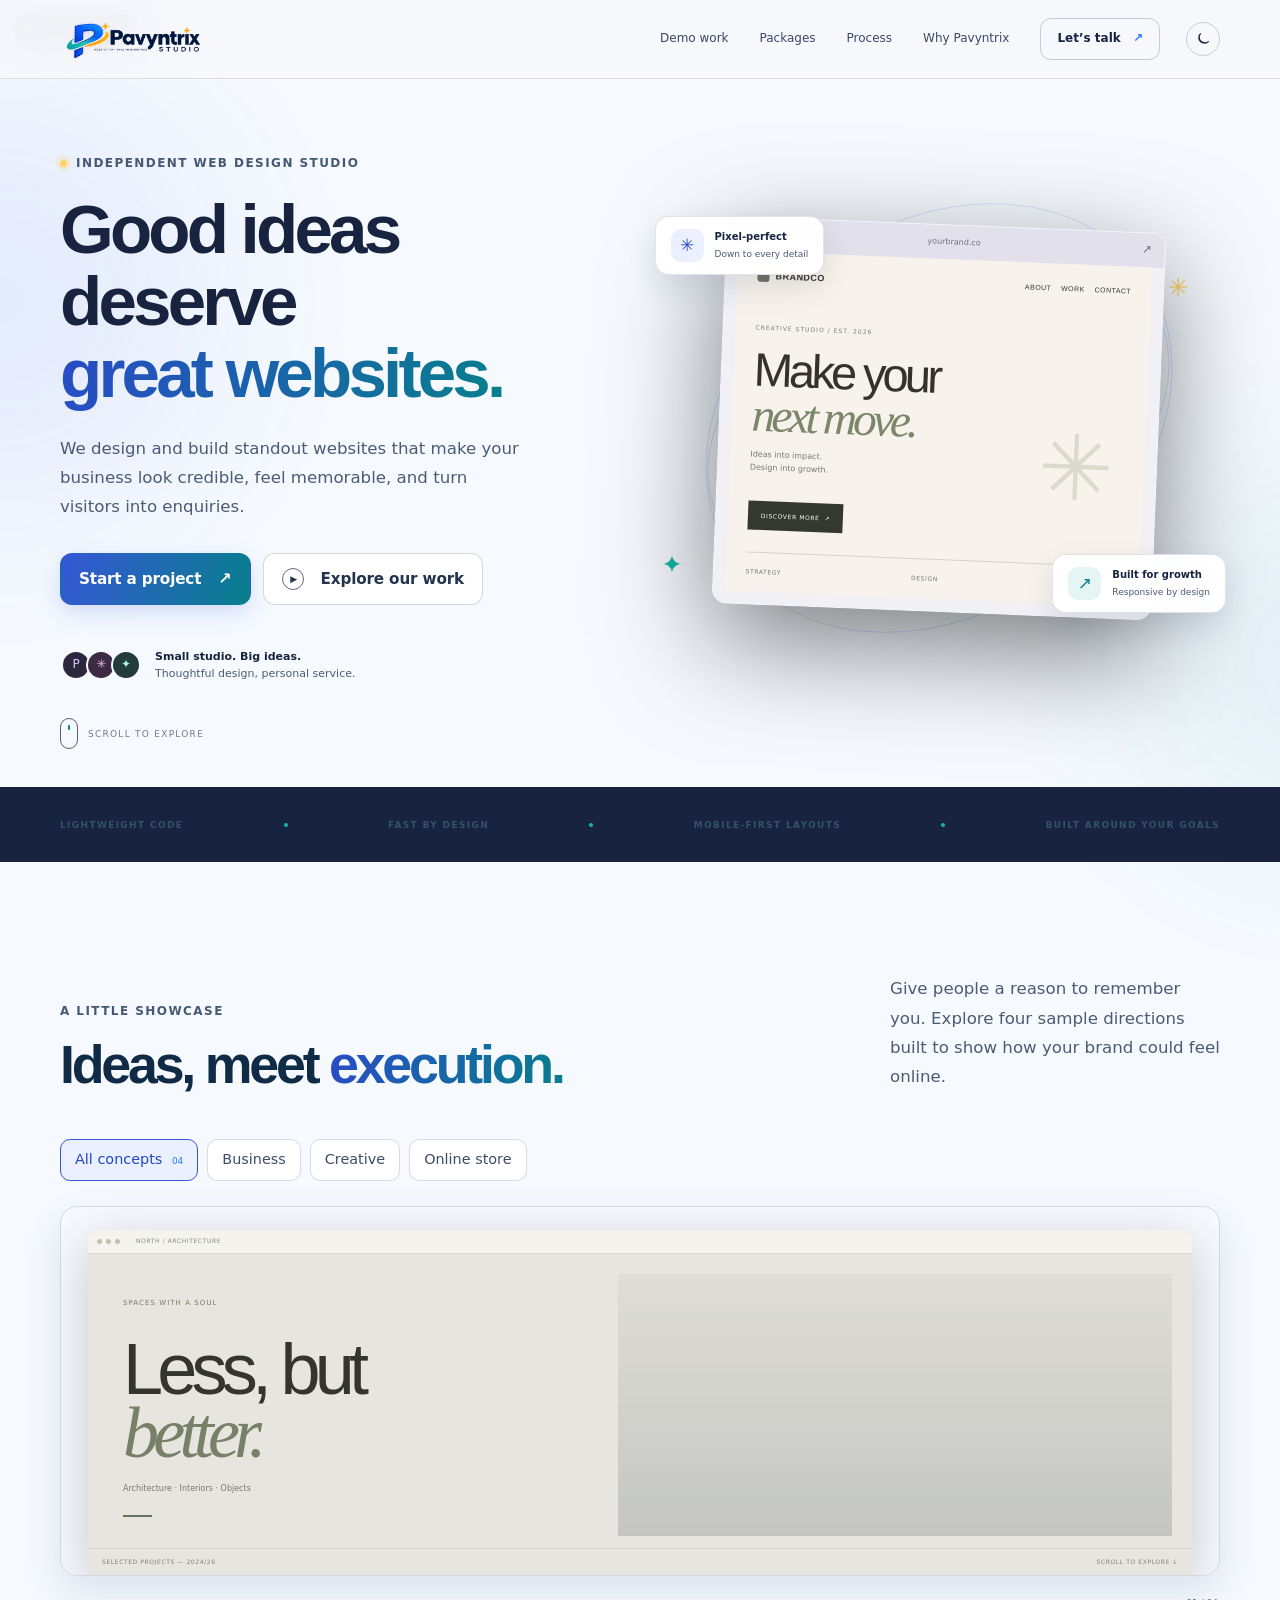
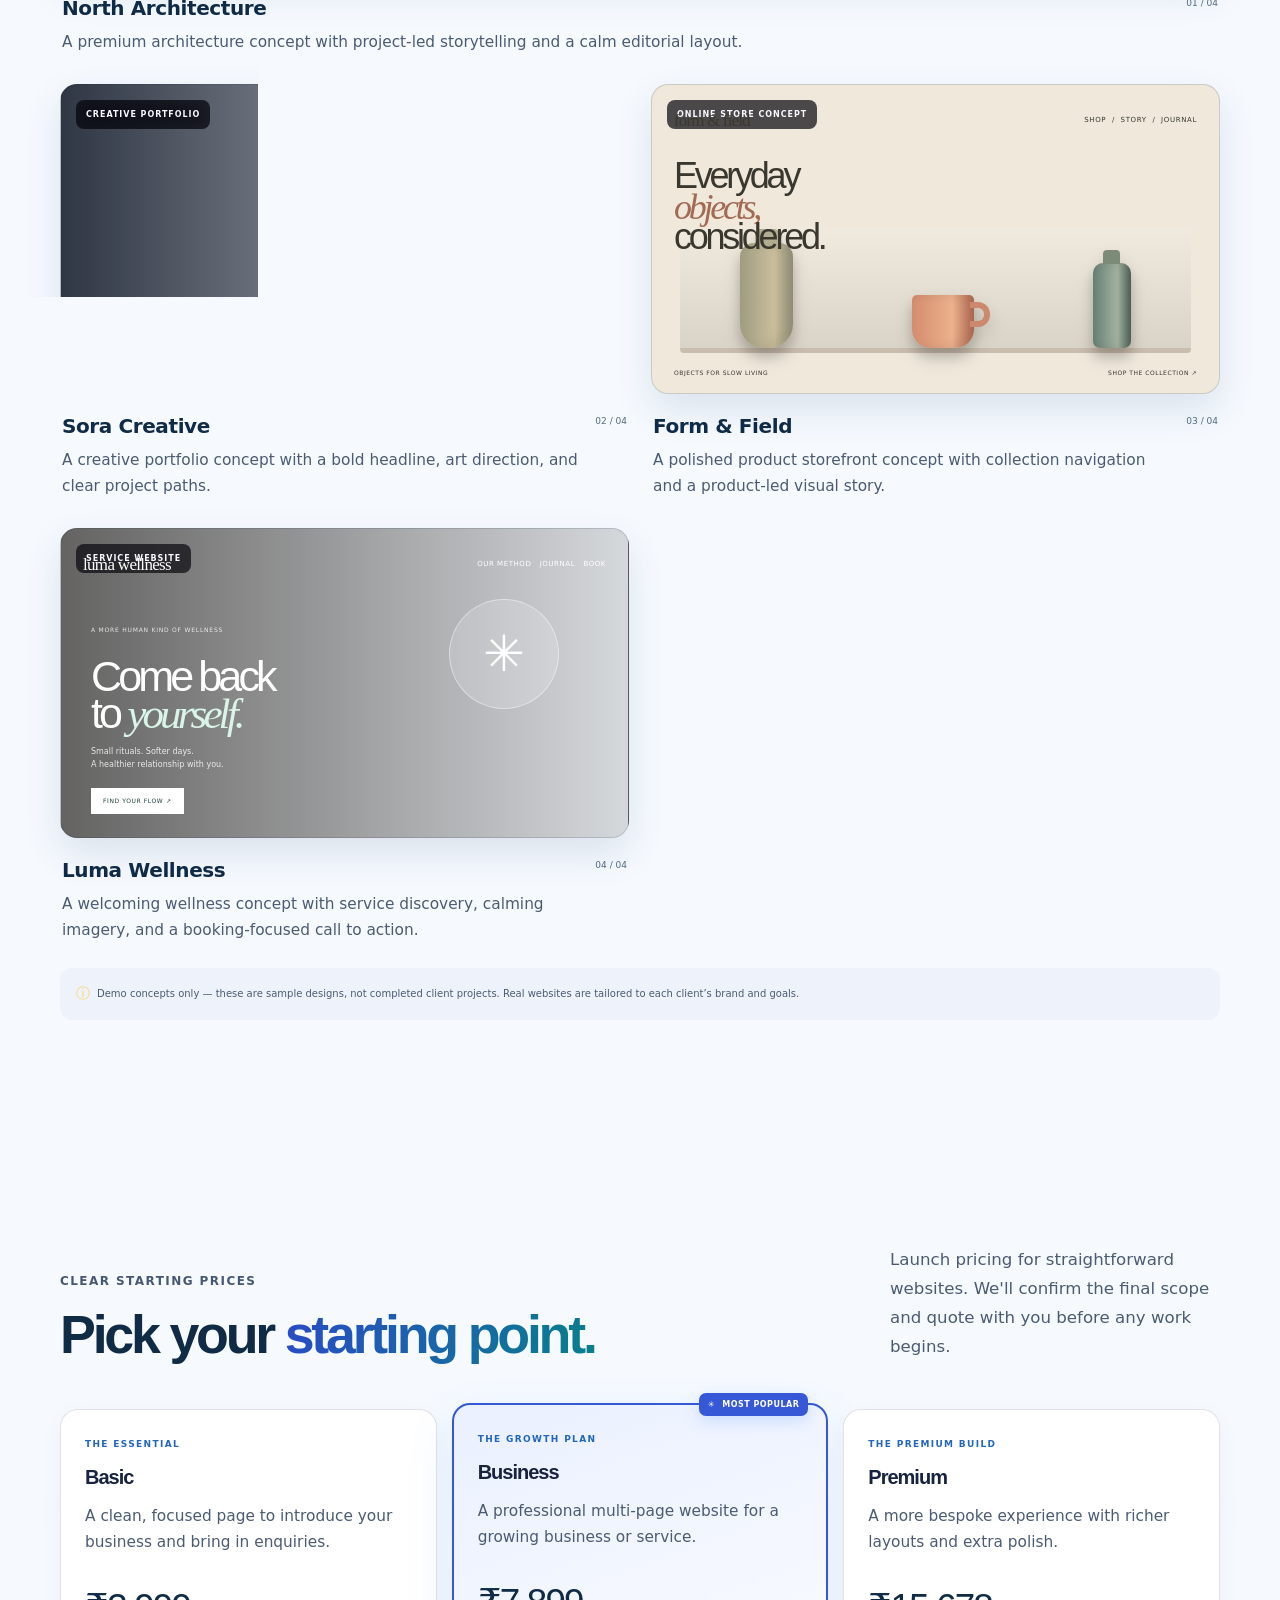
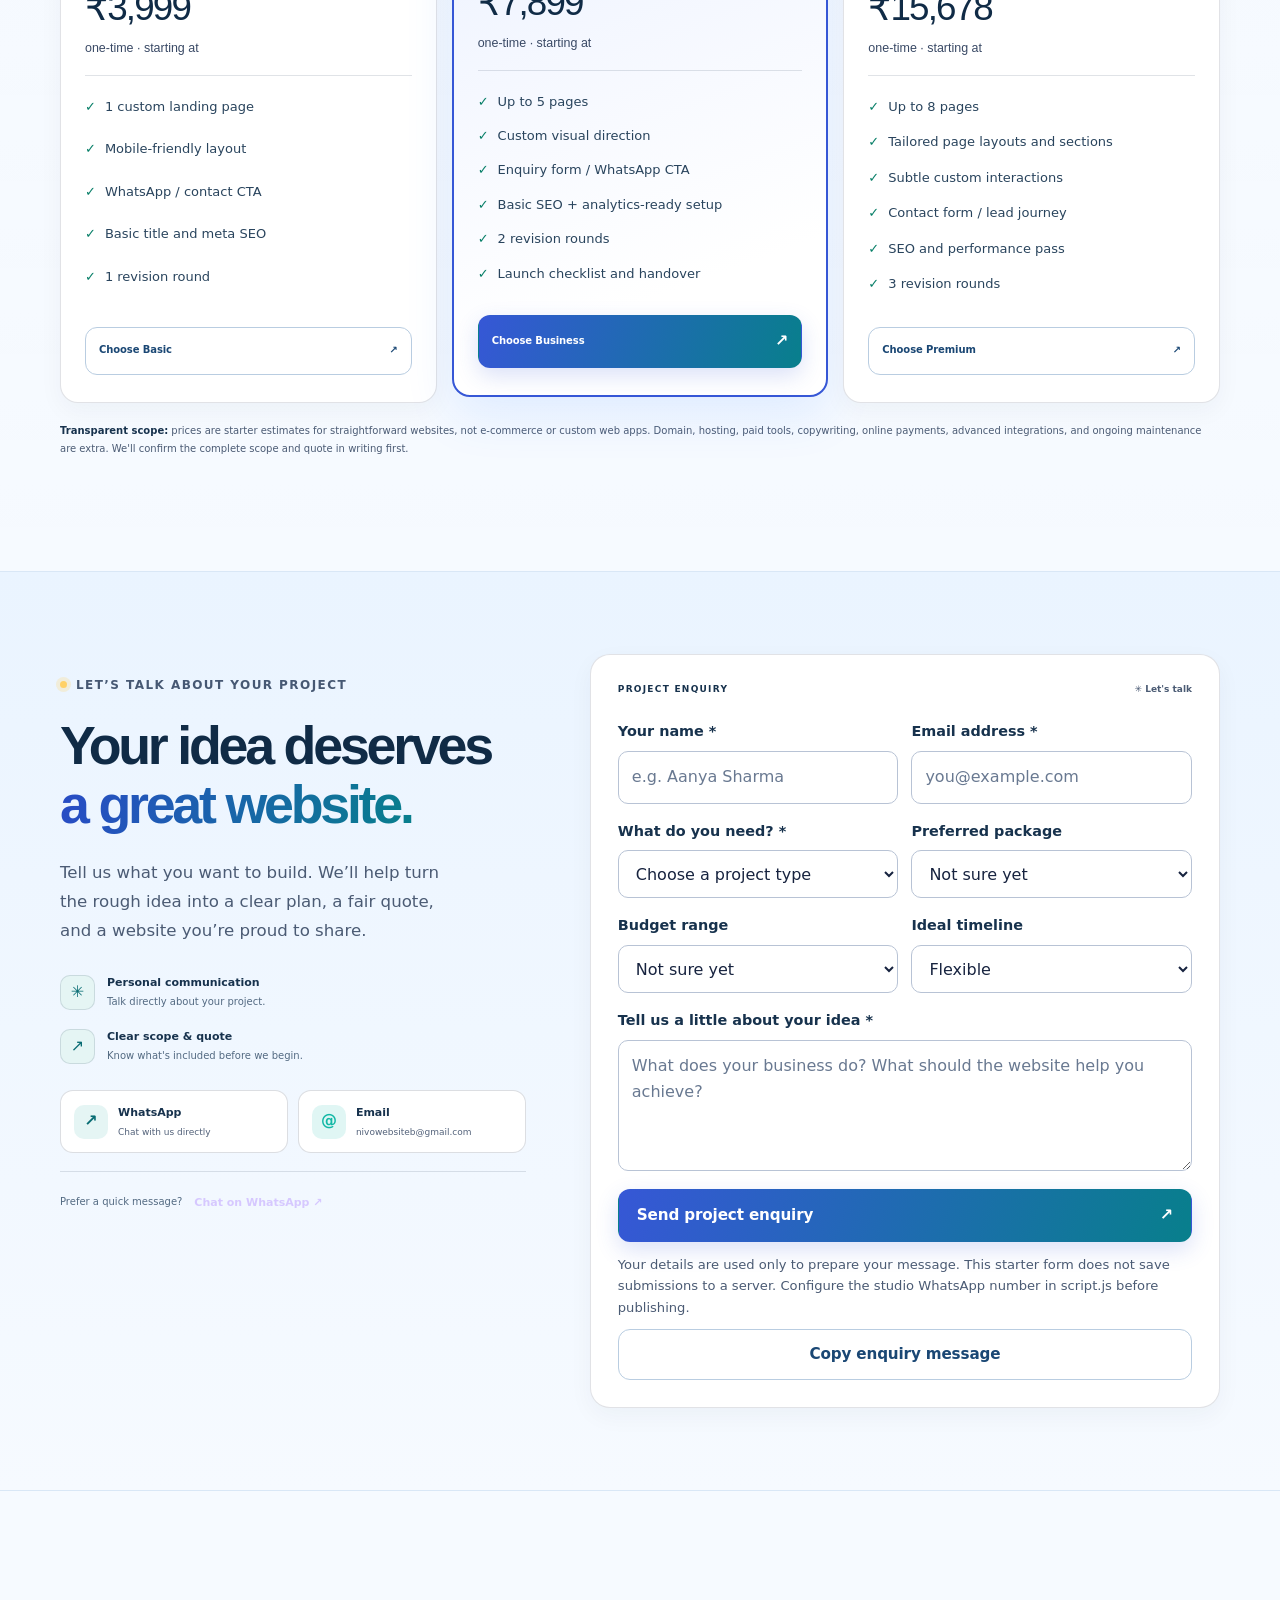
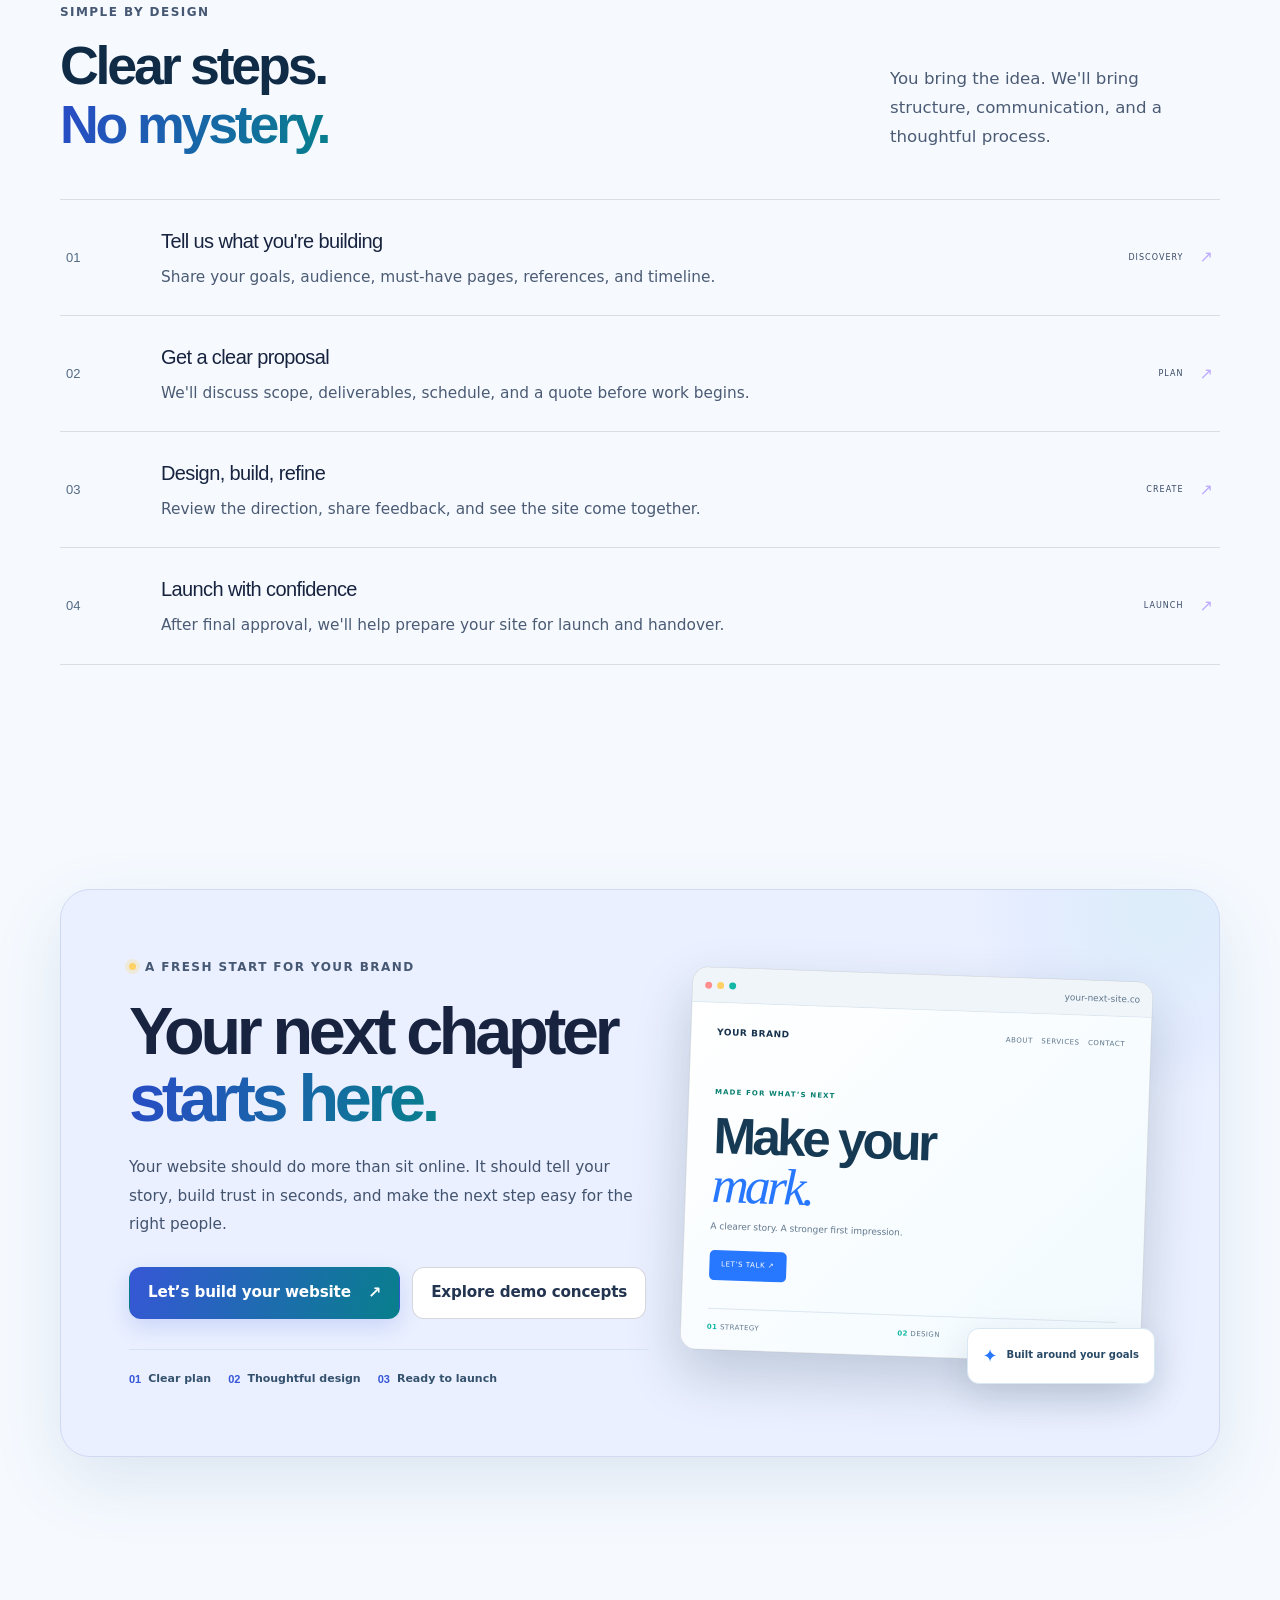
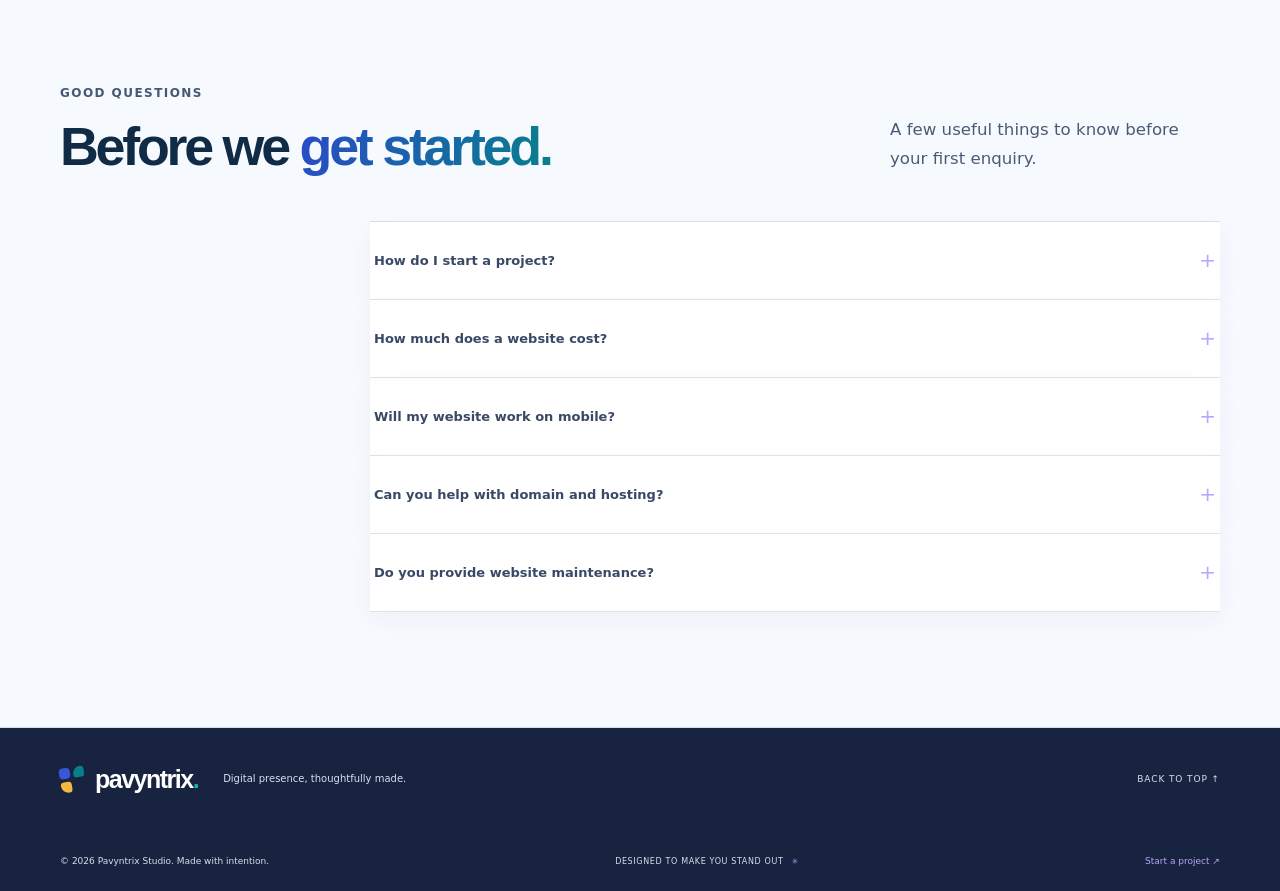
==== commit 328056a1: "Revise pricing for Basic, Business, and Premium plans Updated pricing details for service packages." ====
--- a/index.html
+++ b/index.html
@@ -147,9 +147,9 @@
     <section class="pricing-section section-pad" id="pricing"><div class="wrap">
       <div class="section-heading"><div><p class="eyebrow">CLEAR STARTING PRICES</p><h2>Pick your <span class="gradient-text">starting point.</span></h2></div><p class="section-intro">Launch pricing for straightforward websites. We'll confirm the final scope and quote with you before any work begins.</p></div>
       <div class="pricing-grid">
-        <article class="price-card"><span class="price-label">THE ESSENTIAL</span><h3>Basic</h3><p class="price-summary">A clean, focused page to introduce your business and bring in enquiries.</p><div class="price-value">₹1,799 <span>one-time · starting at</span></div><div class="price-rule"></div><ul><li><span>✓</span> 1 custom landing page</li><li><span>✓</span> Mobile-friendly layout</li><li><span>✓</span> WhatsApp / contact CTA</li><li><span>✓</span> Basic title and meta SEO</li><li><span>✓</span> 1 revision round</li></ul><a href="#contact" class="btn btn-outline package-select" data-package="Basic">Choose Basic <span>↗</span></a></article>
-        <article class="price-card price-featured"><div class="popular-pill"><span>✳</span> MOST POPULAR</div><span class="price-label">THE GROWTH PLAN</span><h3>Business</h3><p class="price-summary">A professional multi-page website for a growing business or service.</p><div class="price-value">₹4,999 <span>one-time · starting at</span></div><div class="price-rule"></div><ul><li><span>✓</span> Up to 5 pages</li><li><span>✓</span> Custom visual direction</li><li><span>✓</span> Enquiry form / WhatsApp CTA</li><li><span>✓</span> Basic SEO + analytics-ready setup</li><li><span>✓</span> 2 revision rounds</li><li><span>✓</span> Launch checklist and handover</li></ul><a href="#contact" class="btn btn-primary package-select" data-package="Business">Choose Business <span>↗</span></a></article>
-        <article class="price-card"><span class="price-label">THE PREMIUM BUILD</span><h3>Premium</h3><p class="price-summary">A more bespoke experience with richer layouts and extra polish.</p><div class="price-value">₹7,899 <span>one-time · starting at</span></div><div class="price-rule"></div><ul><li><span>✓</span> Up to 8 pages</li><li><span>✓</span> Tailored page layouts and sections</li><li><span>✓</span> Subtle custom interactions</li><li><span>✓</span> Contact form / lead journey</li><li><span>✓</span> SEO and performance pass</li><li><span>✓</span> 3 revision rounds</li></ul><a href="#contact" class="btn btn-outline package-select" data-package="Premium">Choose Premium <span>↗</span></a></article>
+        <article class="price-card"><span class="price-label">THE ESSENTIAL</span><h3>Basic</h3><p class="price-summary">A clean, focused page to introduce your business and bring in enquiries.</p><div class="price-value">₹3,999 <span>one-time · starting at</span></div><div class="price-rule"></div><ul><li><span>✓</span> 1 custom landing page</li><li><span>✓</span> Mobile-friendly layout</li><li><span>✓</span> WhatsApp / contact CTA</li><li><span>✓</span> Basic title and meta SEO</li><li><span>✓</span> 1 revision round</li></ul><a href="#contact" class="btn btn-outline package-select" data-package="Basic">Choose Basic <span>↗</span></a></article>
+        <article class="price-card price-featured"><div class="popular-pill"><span>✳</span> MOST POPULAR</div><span class="price-label">THE GROWTH PLAN</span><h3>Business</h3><p class="price-summary">A professional multi-page website for a growing business or service.</p><div class="price-value">₹7,899 <span>one-time · starting at</span></div><div class="price-rule"></div><ul><li><span>✓</span> Up to 5 pages</li><li><span>✓</span> Custom visual direction</li><li><span>✓</span> Enquiry form / WhatsApp CTA</li><li><span>✓</span> Basic SEO + analytics-ready setup</li><li><span>✓</span> 2 revision rounds</li><li><span>✓</span> Launch checklist and handover</li></ul><a href="#contact" class="btn btn-primary package-select" data-package="Business">Choose Business <span>↗</span></a></article>
+        <article class="price-card"><span class="price-label">THE PREMIUM BUILD</span><h3>Premium</h3><p class="price-summary">A more bespoke experience with richer layouts and extra polish.</p><div class="price-value">₹15,678 <span>one-time · starting at</span></div><div class="price-rule"></div><ul><li><span>✓</span> Up to 8 pages</li><li><span>✓</span> Tailored page layouts and sections</li><li><span>✓</span> Subtle custom interactions</li><li><span>✓</span> Contact form / lead journey</li><li><span>✓</span> SEO and performance pass</li><li><span>✓</span> 3 revision rounds</li></ul><a href="#contact" class="btn btn-outline package-select" data-package="Premium">Choose Premium <span>↗</span></a></article>
       </div><p class="pricing-footnote"><strong>Transparent scope:</strong> prices are starter estimates for straightforward websites, not e-commerce or custom web apps. Domain, hosting, paid tools, copywriting, online payments, advanced integrations, and ongoing maintenance are extra. We'll confirm the complete scope and quote in writing first.</p>
     </div></section>
 
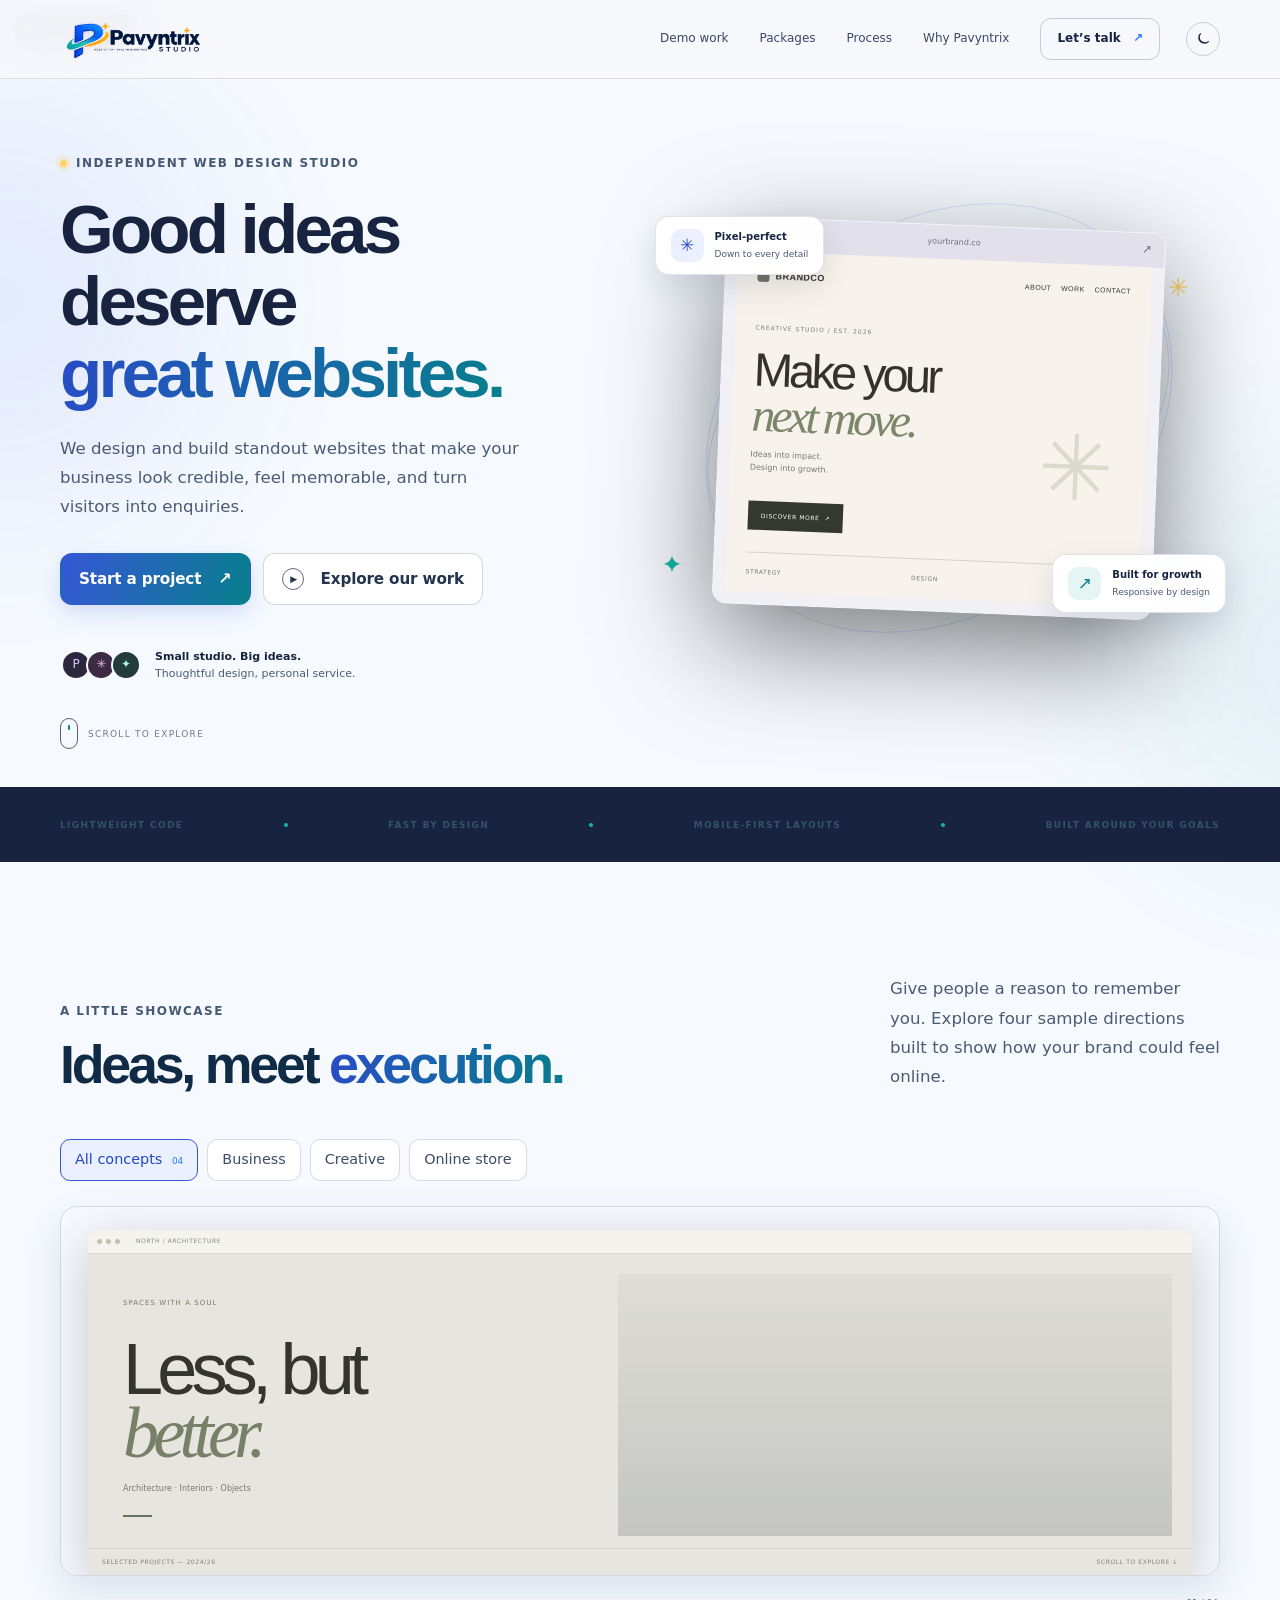
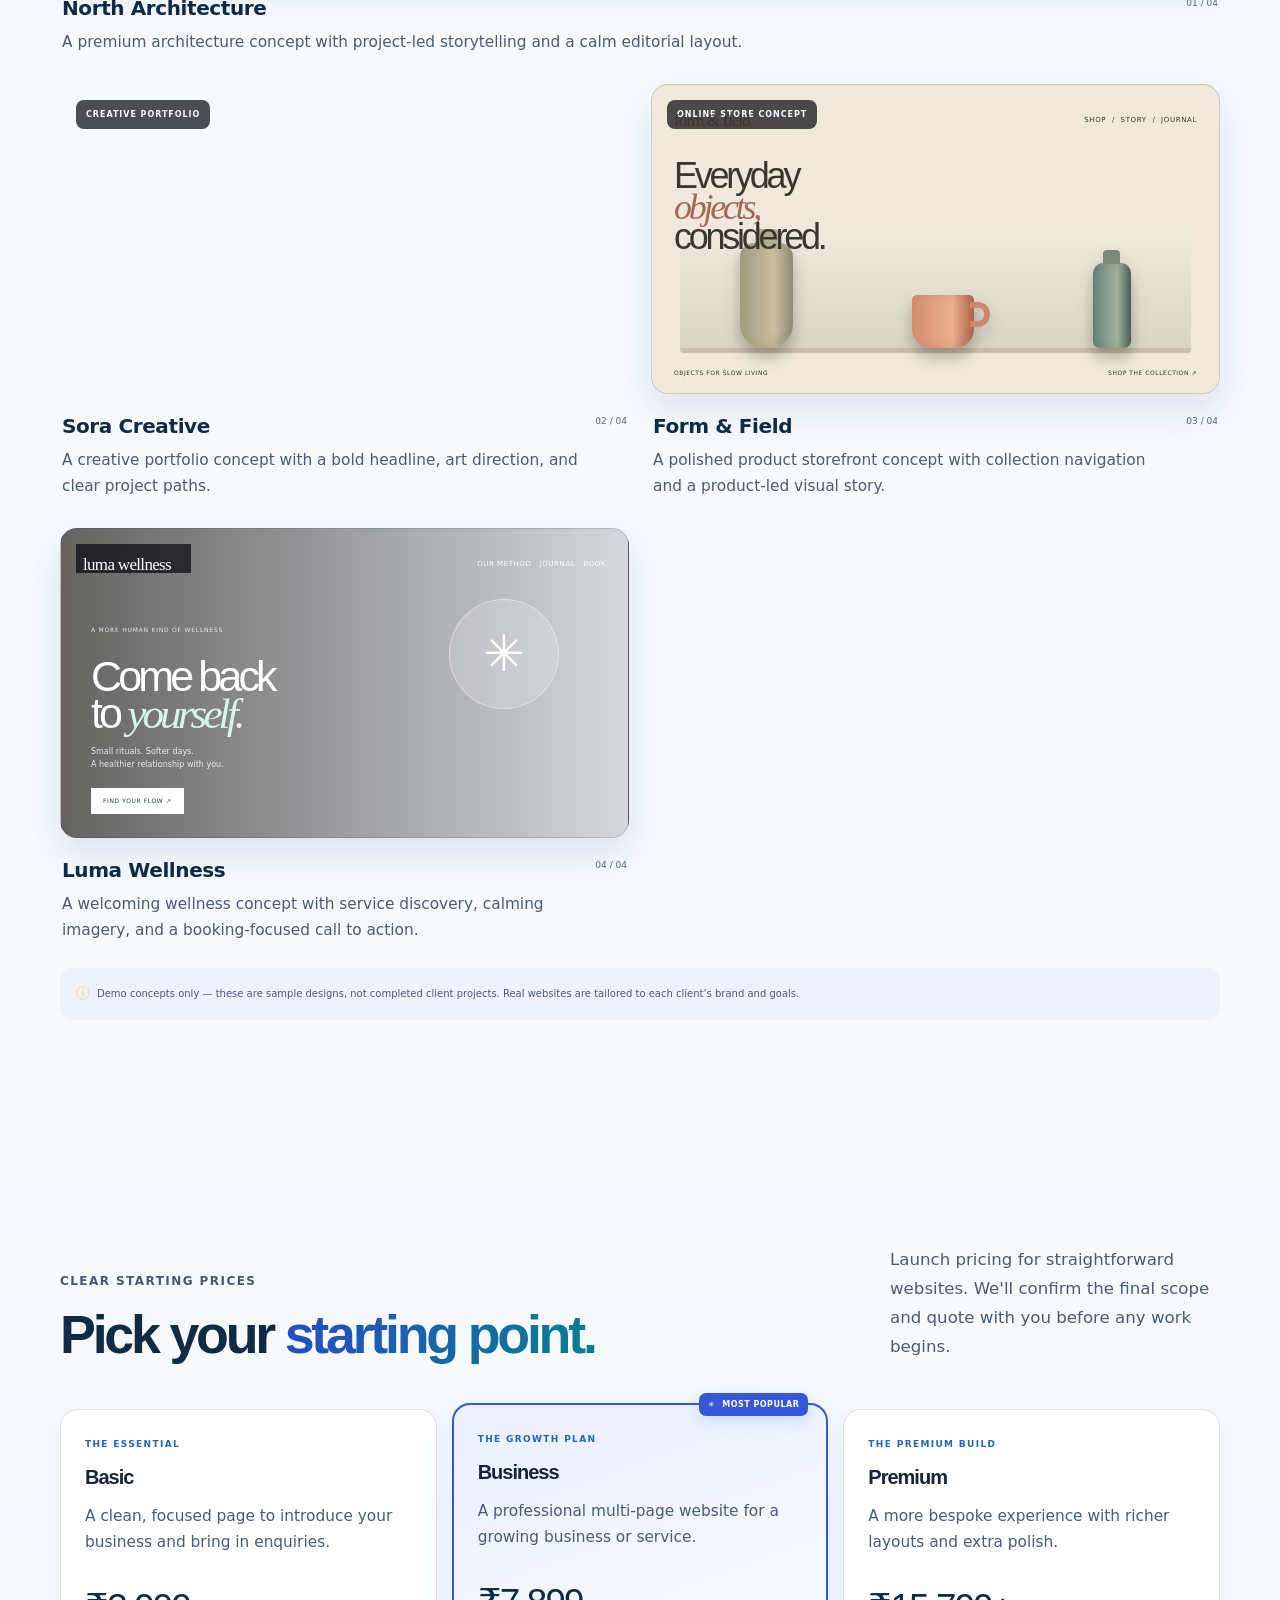
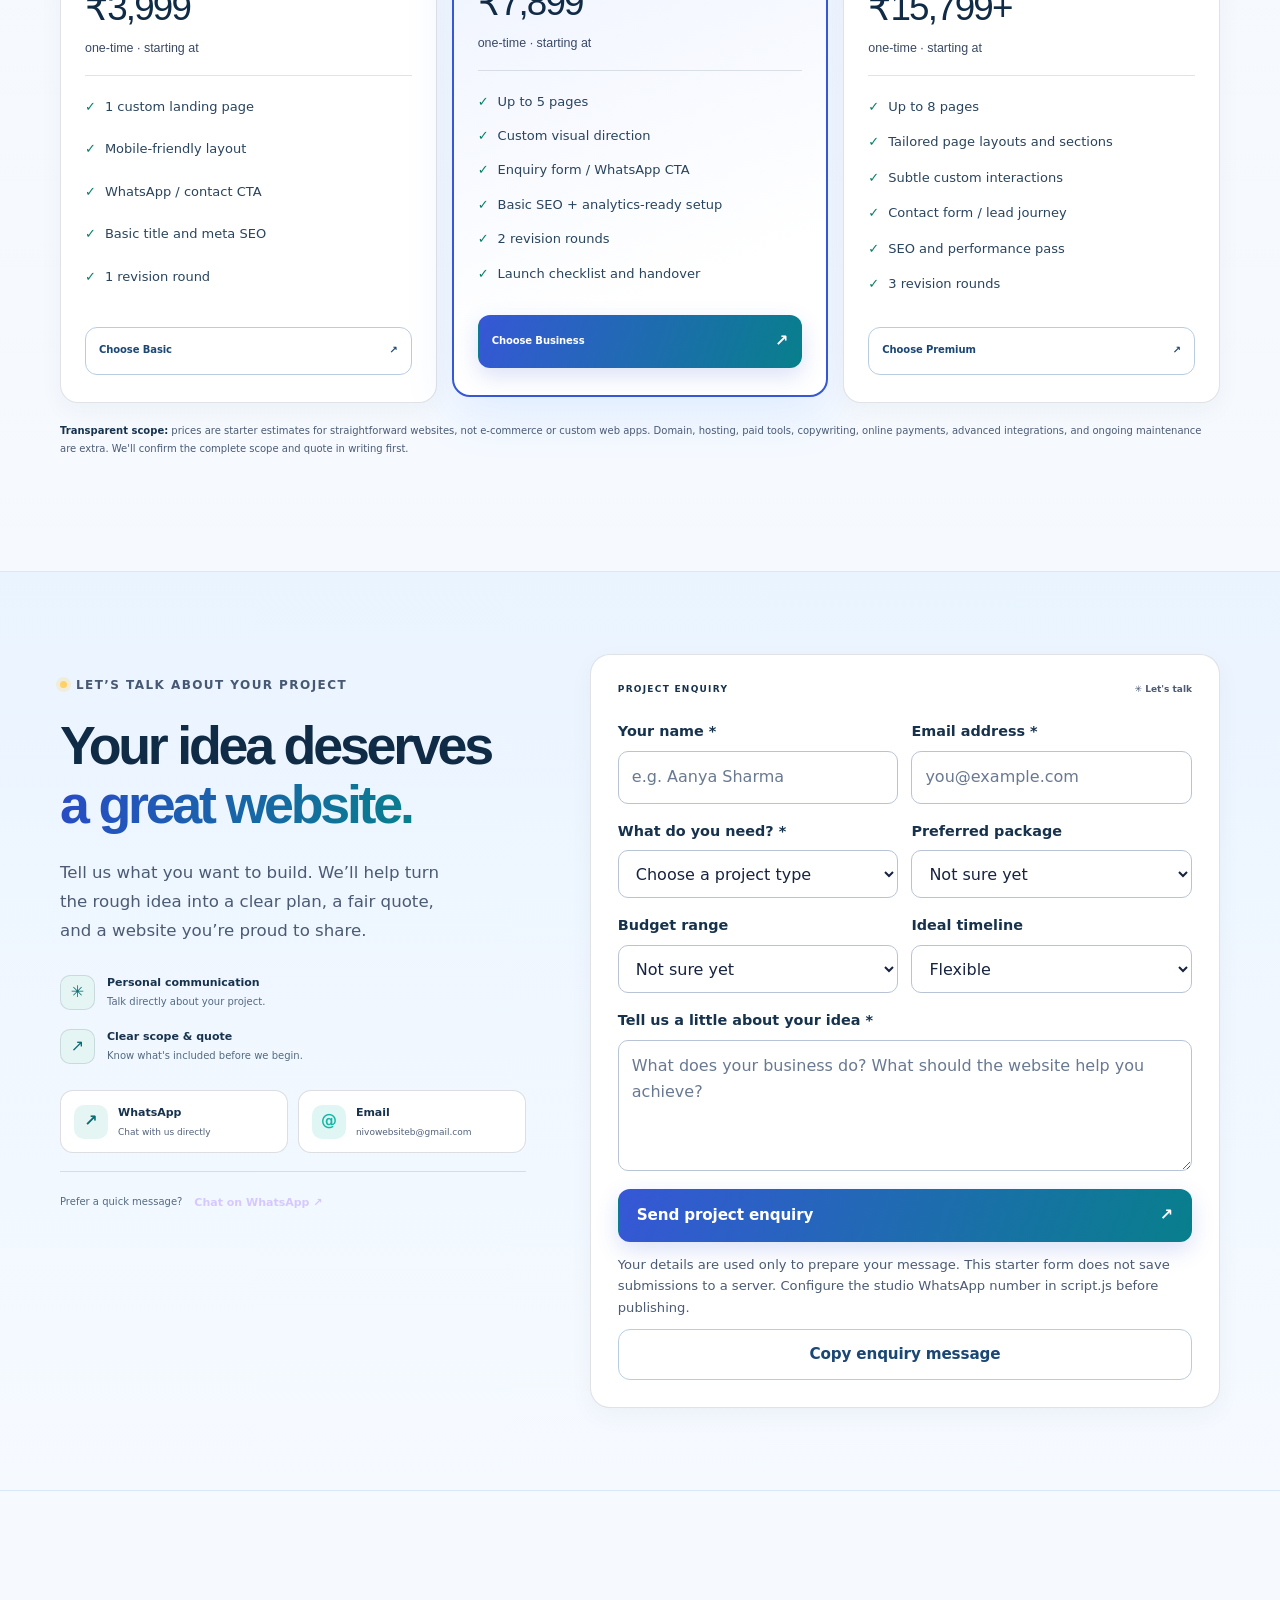
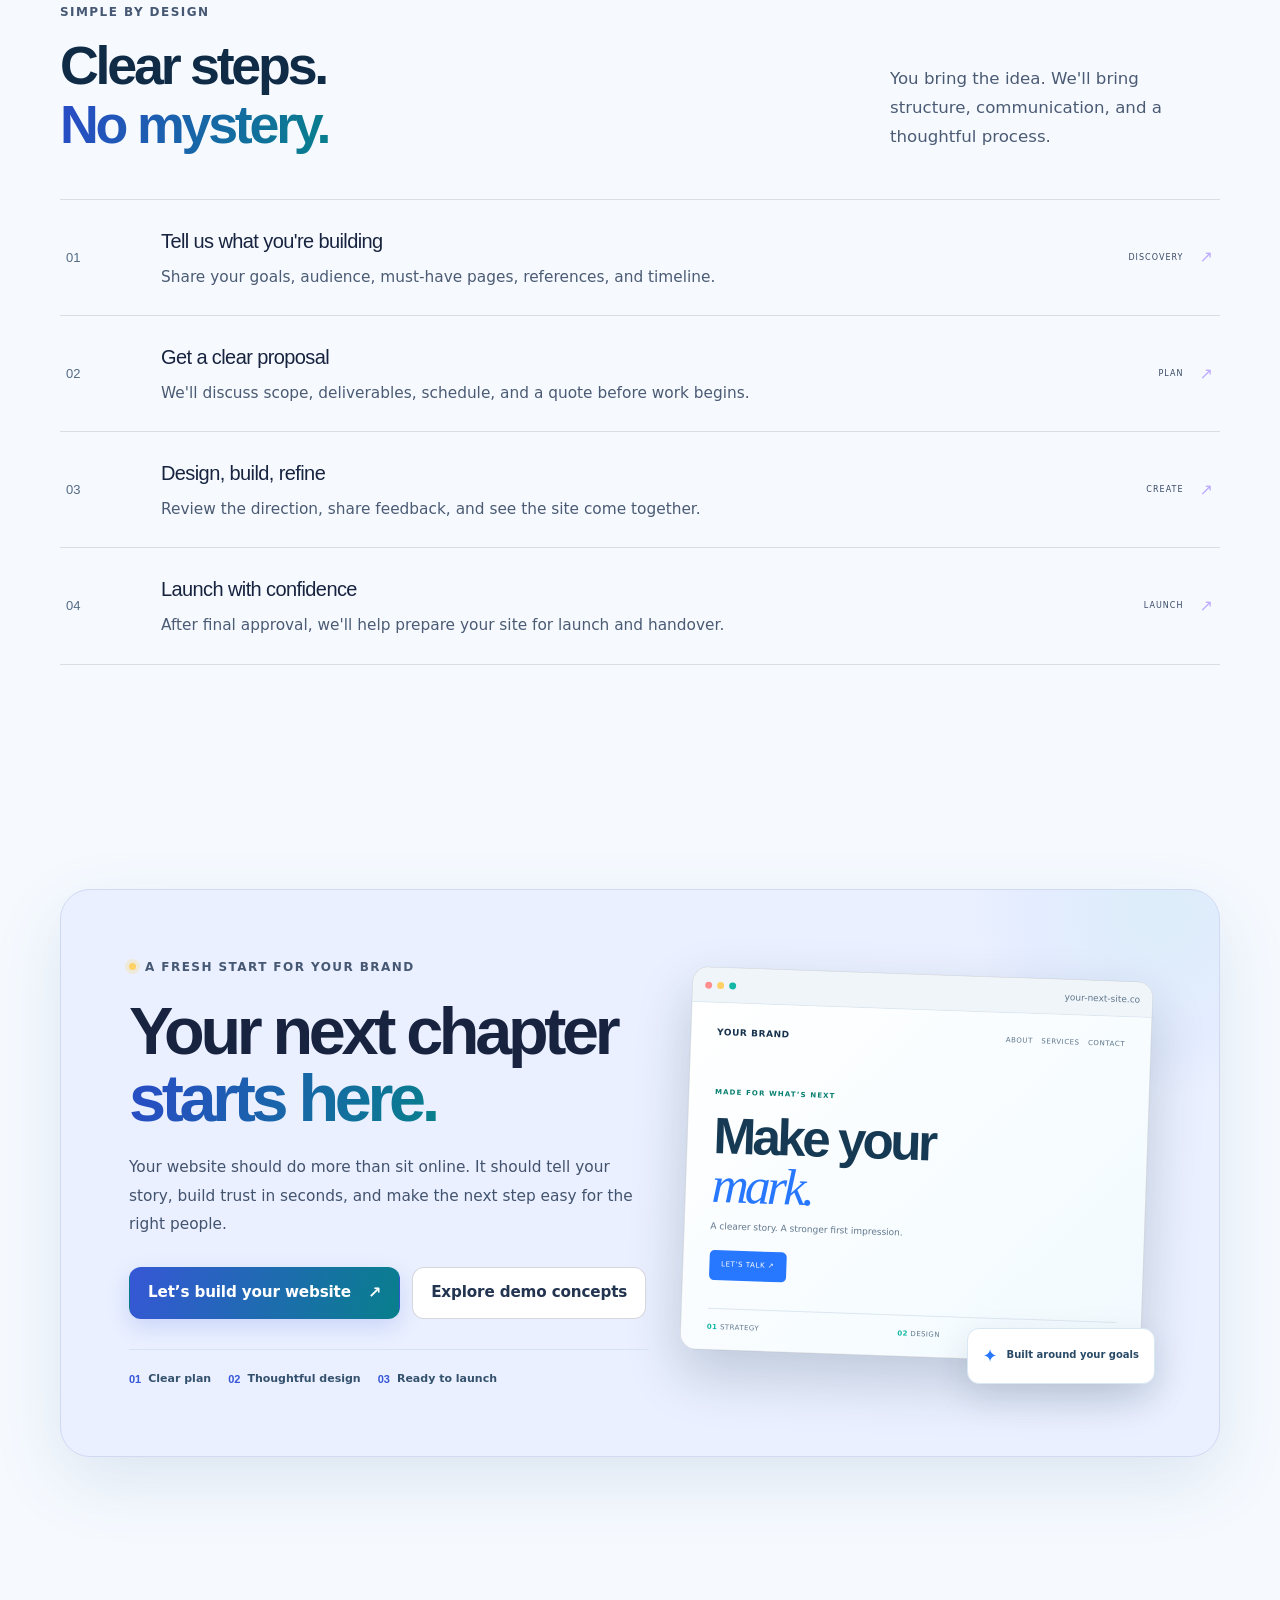
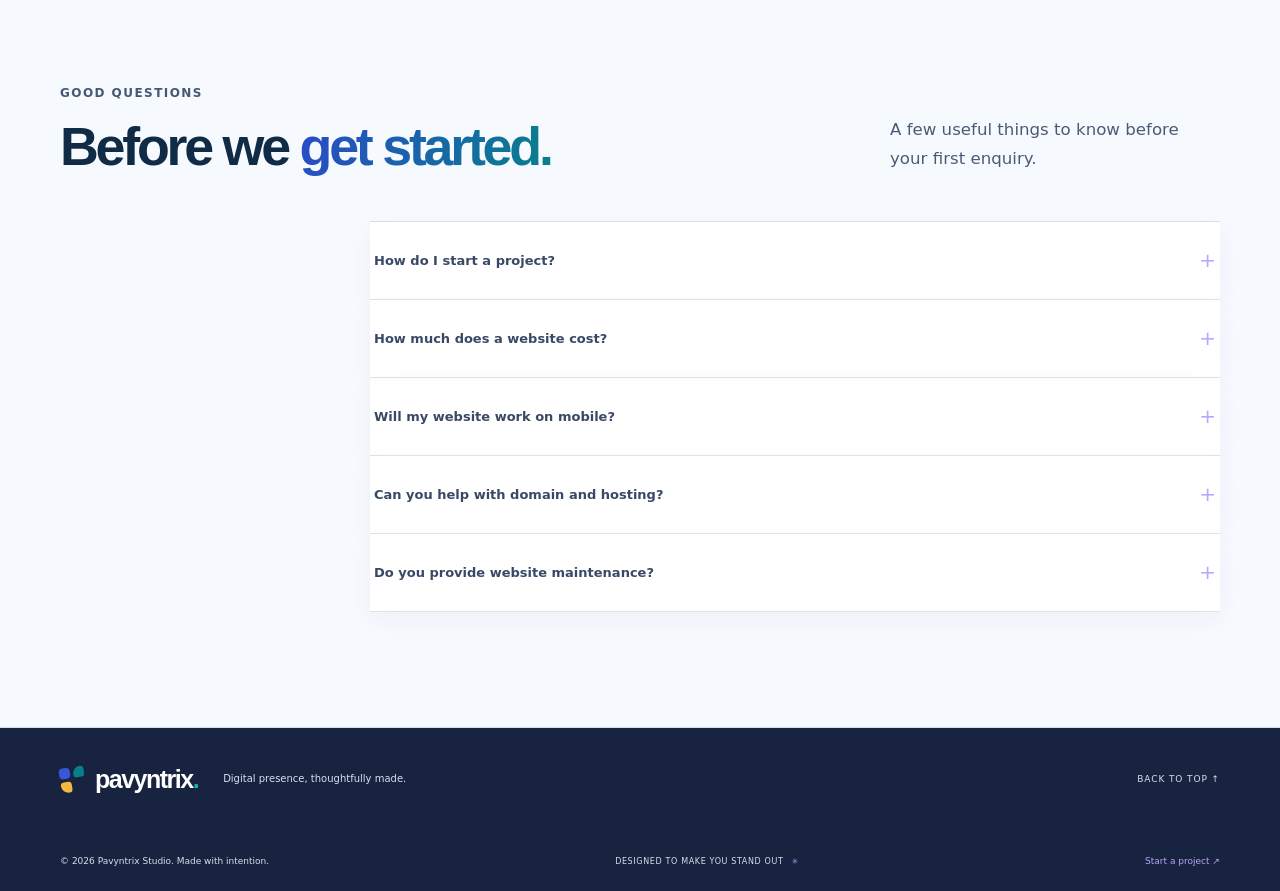
==== commit b880dceb: "Change Premium Build price to ₹15,799 Updated the price of the Premium Build package from ₹15,678 to" ====
--- a/index.html
+++ b/index.html
@@ -149,7 +149,7 @@
       <div class="pricing-grid">
         <article class="price-card"><span class="price-label">THE ESSENTIAL</span><h3>Basic</h3><p class="price-summary">A clean, focused page to introduce your business and bring in enquiries.</p><div class="price-value">₹3,999 <span>one-time · starting at</span></div><div class="price-rule"></div><ul><li><span>✓</span> 1 custom landing page</li><li><span>✓</span> Mobile-friendly layout</li><li><span>✓</span> WhatsApp / contact CTA</li><li><span>✓</span> Basic title and meta SEO</li><li><span>✓</span> 1 revision round</li></ul><a href="#contact" class="btn btn-outline package-select" data-package="Basic">Choose Basic <span>↗</span></a></article>
         <article class="price-card price-featured"><div class="popular-pill"><span>✳</span> MOST POPULAR</div><span class="price-label">THE GROWTH PLAN</span><h3>Business</h3><p class="price-summary">A professional multi-page website for a growing business or service.</p><div class="price-value">₹7,899 <span>one-time · starting at</span></div><div class="price-rule"></div><ul><li><span>✓</span> Up to 5 pages</li><li><span>✓</span> Custom visual direction</li><li><span>✓</span> Enquiry form / WhatsApp CTA</li><li><span>✓</span> Basic SEO + analytics-ready setup</li><li><span>✓</span> 2 revision rounds</li><li><span>✓</span> Launch checklist and handover</li></ul><a href="#contact" class="btn btn-primary package-select" data-package="Business">Choose Business <span>↗</span></a></article>
-        <article class="price-card"><span class="price-label">THE PREMIUM BUILD</span><h3>Premium</h3><p class="price-summary">A more bespoke experience with richer layouts and extra polish.</p><div class="price-value">₹15,678 <span>one-time · starting at</span></div><div class="price-rule"></div><ul><li><span>✓</span> Up to 8 pages</li><li><span>✓</span> Tailored page layouts and sections</li><li><span>✓</span> Subtle custom interactions</li><li><span>✓</span> Contact form / lead journey</li><li><span>✓</span> SEO and performance pass</li><li><span>✓</span> 3 revision rounds</li></ul><a href="#contact" class="btn btn-outline package-select" data-package="Premium">Choose Premium <span>↗</span></a></article>
+        <article class="price-card"><span class="price-label">THE PREMIUM BUILD</span><h3>Premium</h3><p class="price-summary">A more bespoke experience with richer layouts and extra polish.</p><div class="price-value">₹15,799+ <span>one-time · starting at</span></div><div class="price-rule"></div><ul><li><span>✓</span> Up to 8 pages</li><li><span>✓</span> Tailored page layouts and sections</li><li><span>✓</span> Subtle custom interactions</li><li><span>✓</span> Contact form / lead journey</li><li><span>✓</span> SEO and performance pass</li><li><span>✓</span> 3 revision rounds</li></ul><a href="#contact" class="btn btn-outline package-select" data-package="Premium">Choose Premium <span>↗</span></a></article>
       </div><p class="pricing-footnote"><strong>Transparent scope:</strong> prices are starter estimates for straightforward websites, not e-commerce or custom web apps. Domain, hosting, paid tools, copywriting, online payments, advanced integrations, and ongoing maintenance are extra. We'll confirm the complete scope and quote in writing first.</p>
     </div></section>
 
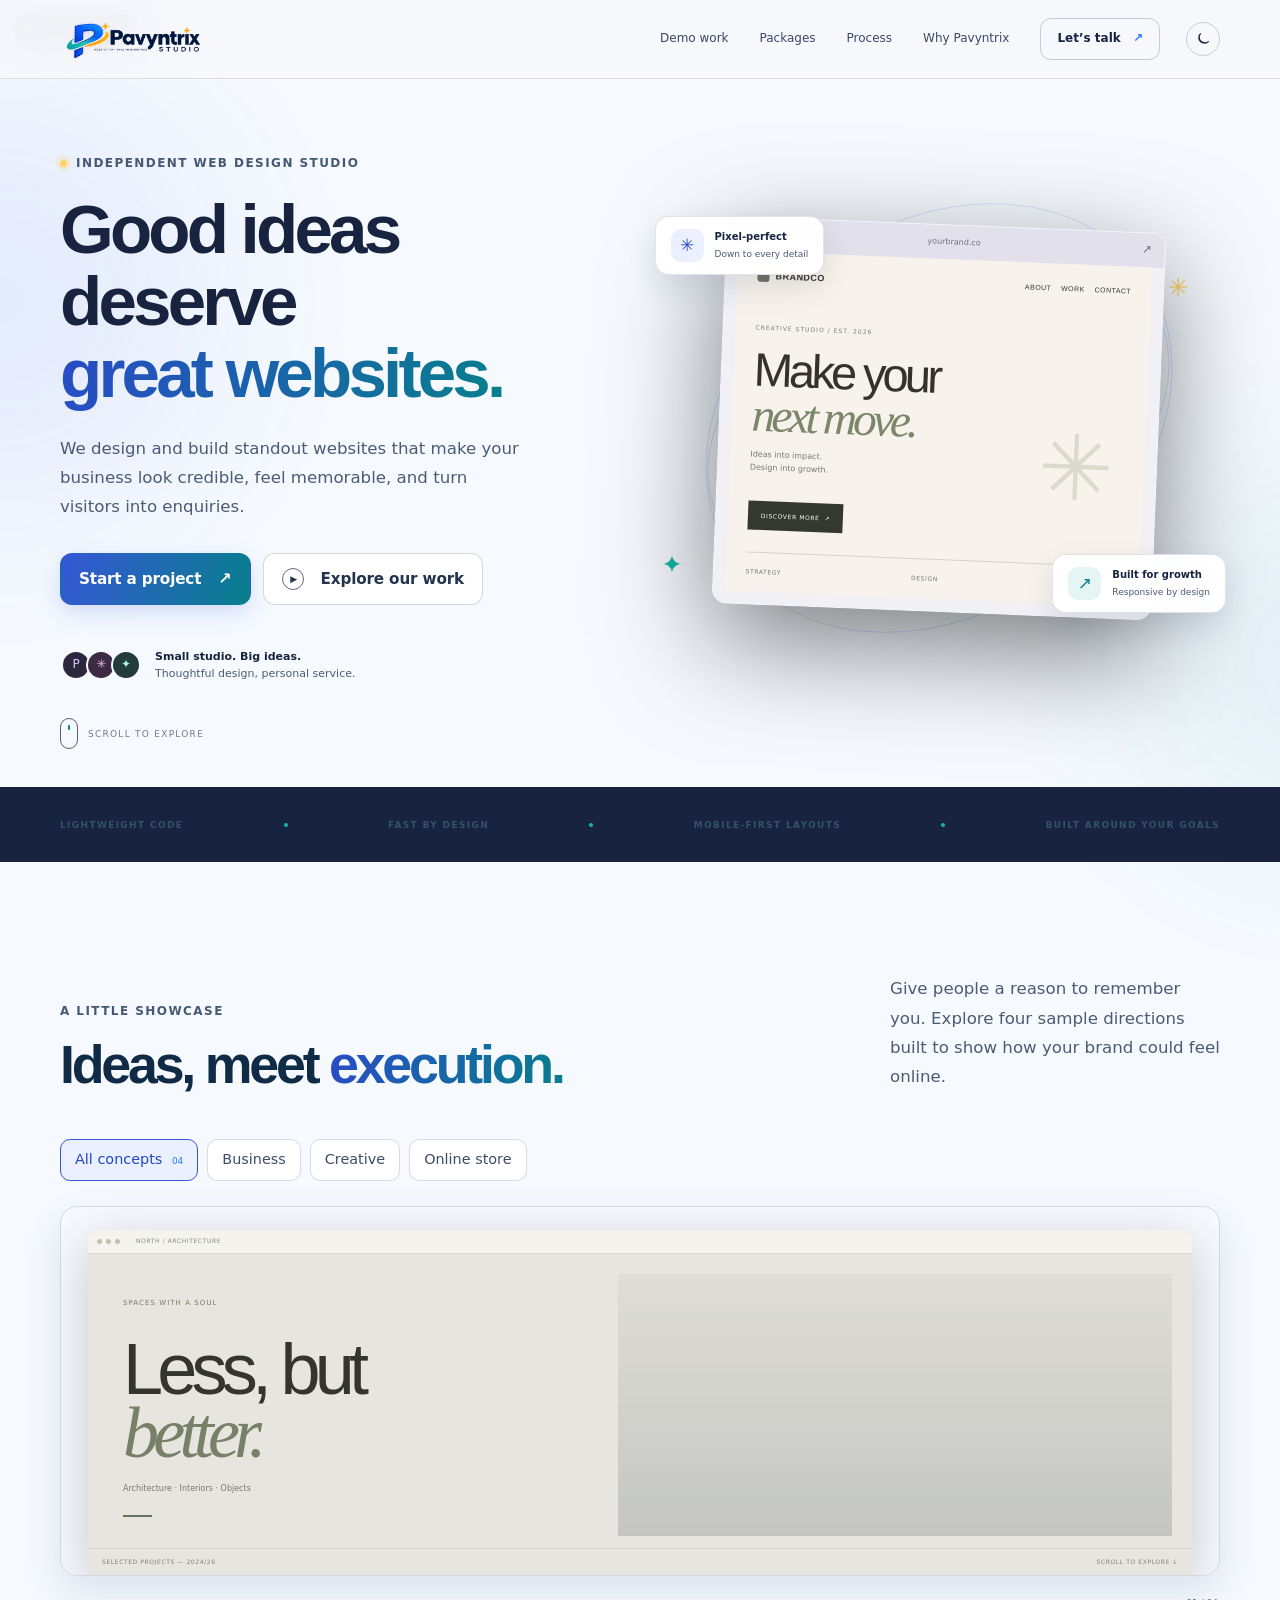
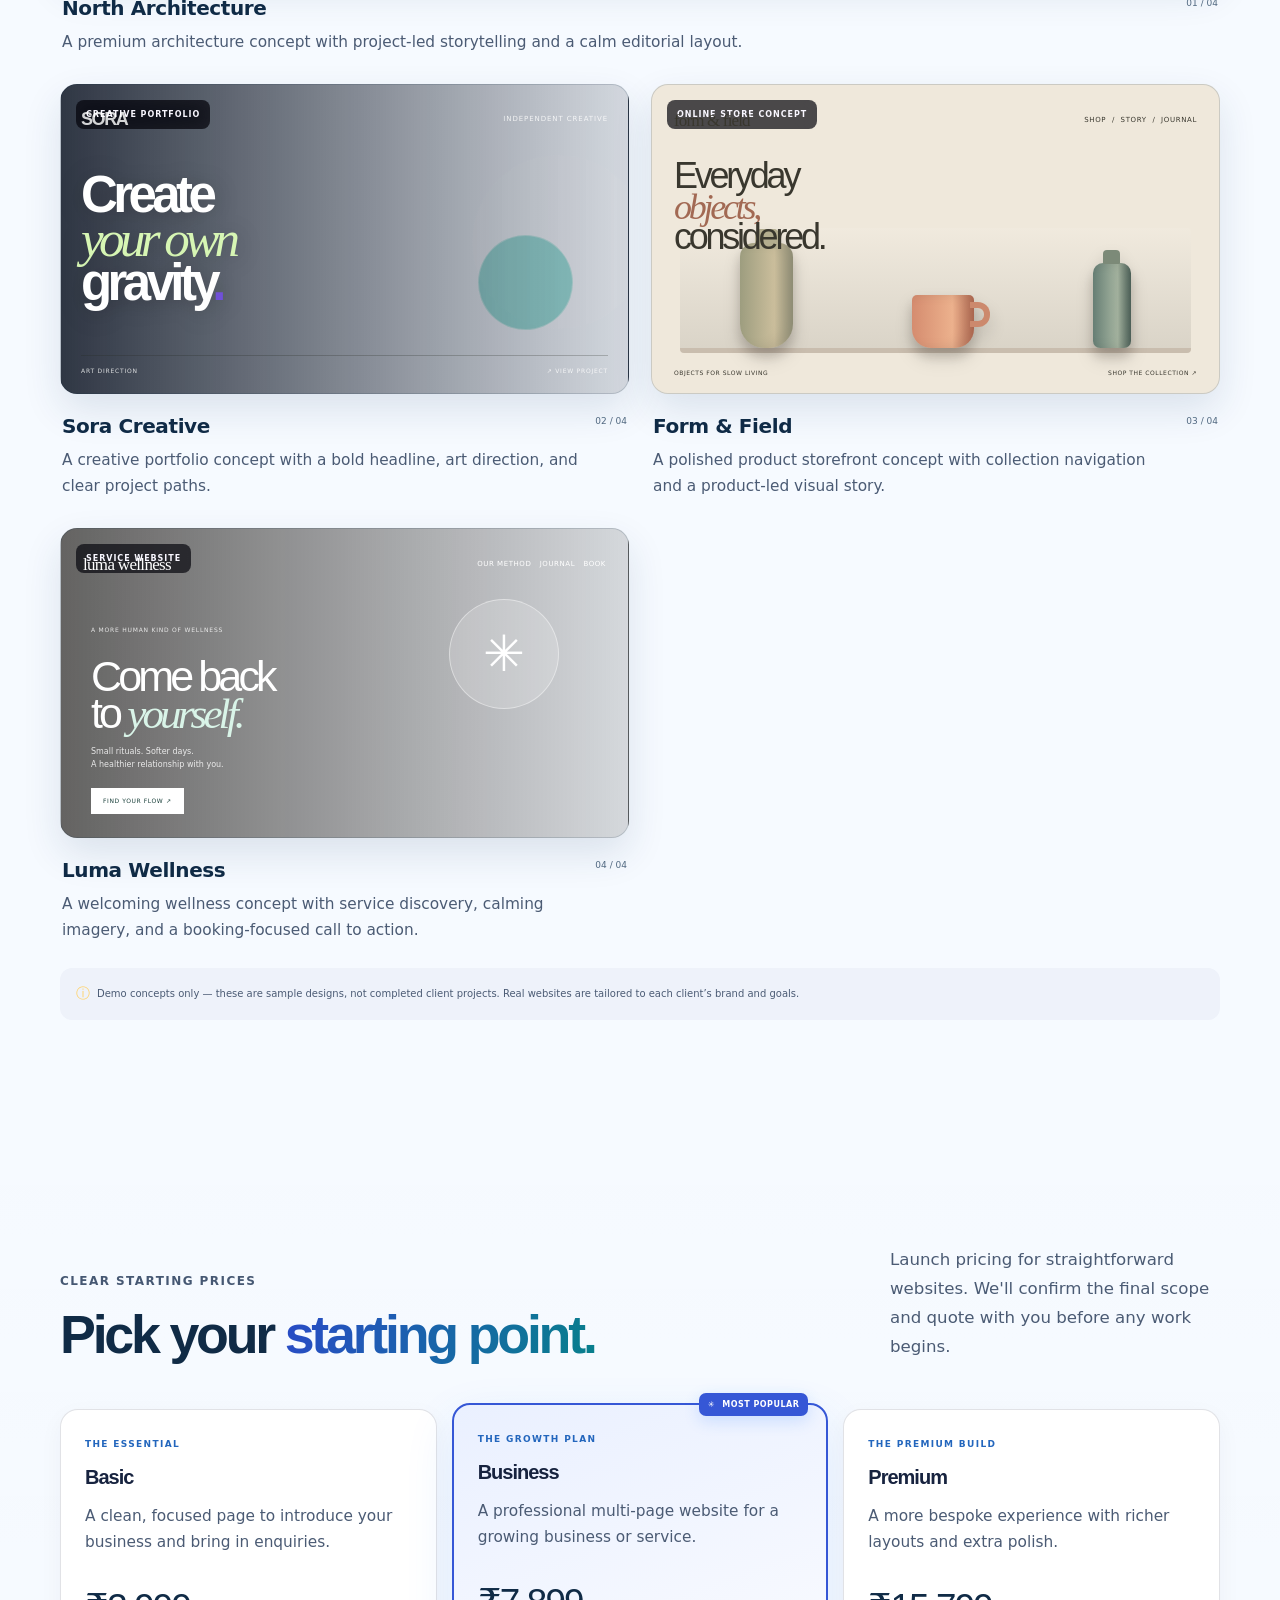
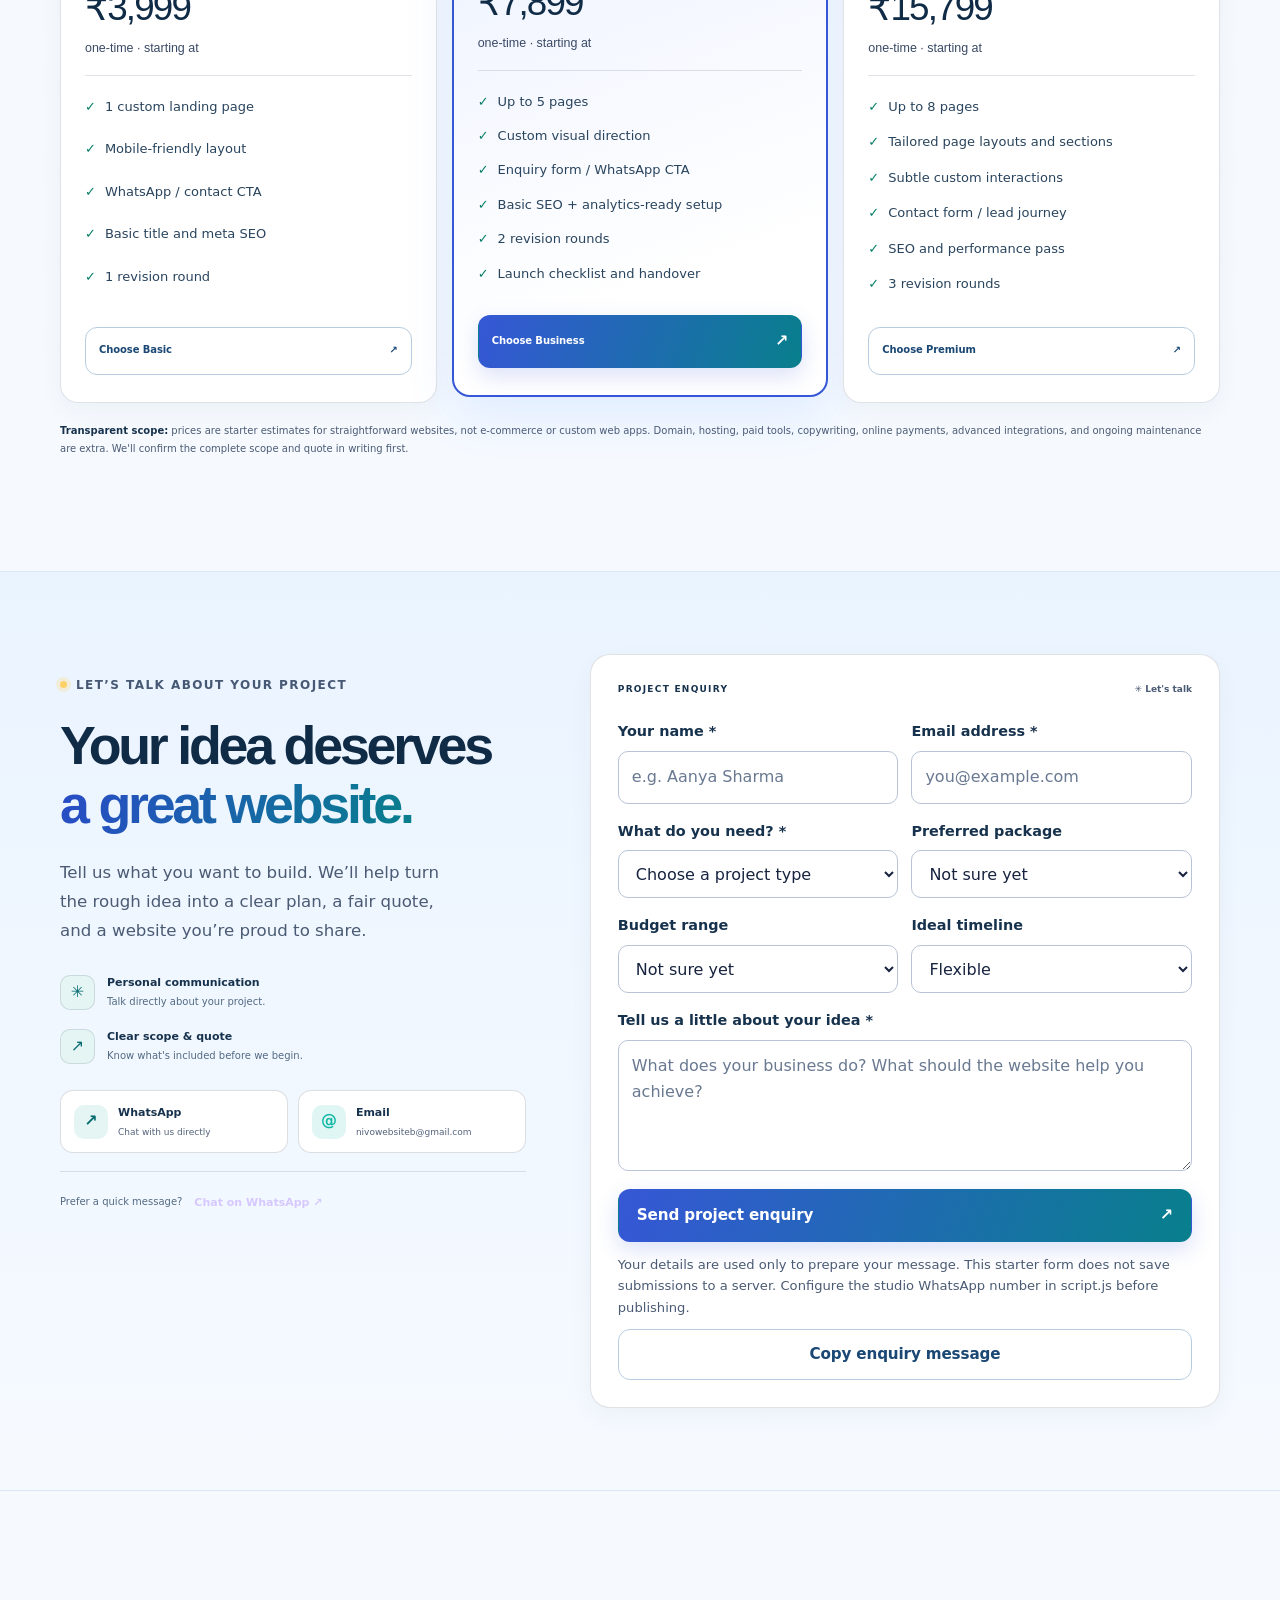
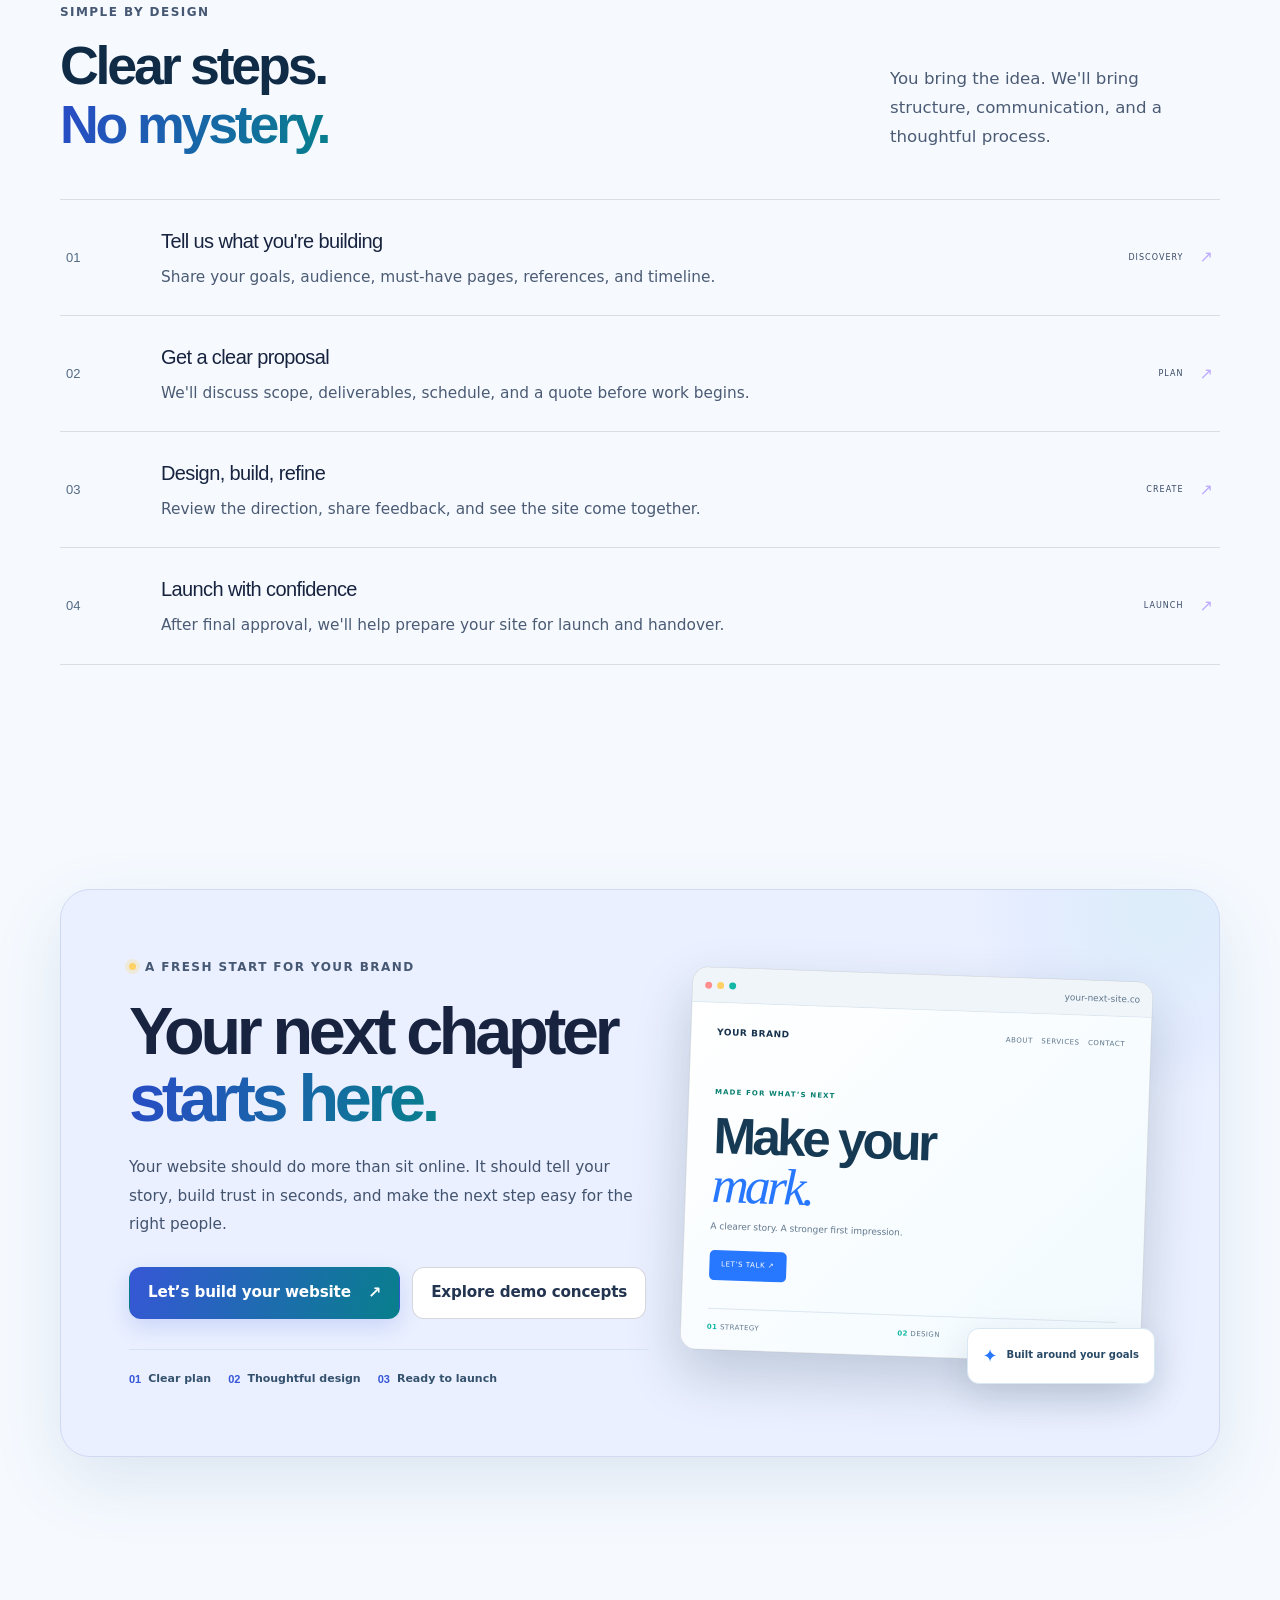
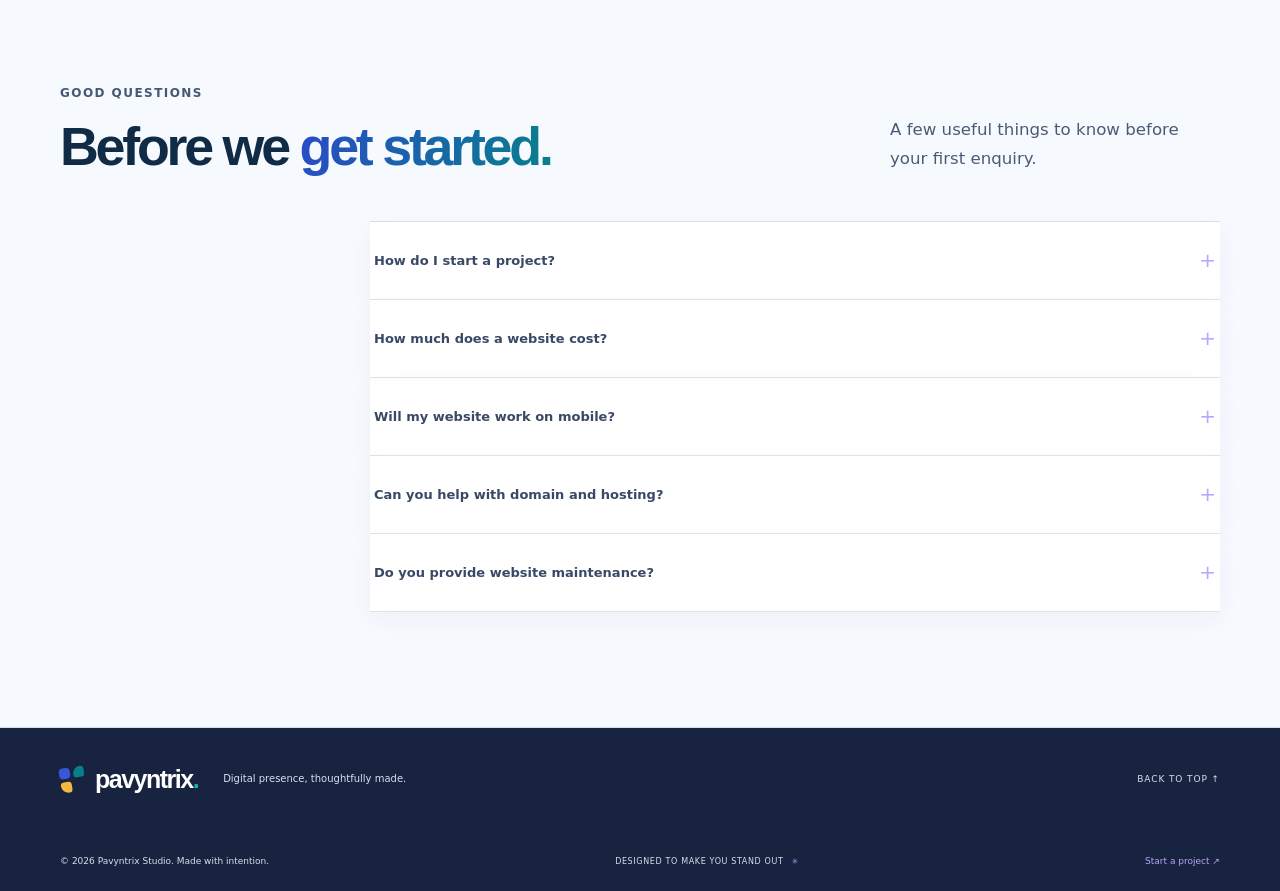
==== commit 5f6ad97e: "Duplicate the Premium Build pricing card" ====
--- a/index.html
+++ b/index.html
@@ -149,7 +149,7 @@
       <div class="pricing-grid">
         <article class="price-card"><span class="price-label">THE ESSENTIAL</span><h3>Basic</h3><p class="price-summary">A clean, focused page to introduce your business and bring in enquiries.</p><div class="price-value">₹3,999 <span>one-time · starting at</span></div><div class="price-rule"></div><ul><li><span>✓</span> 1 custom landing page</li><li><span>✓</span> Mobile-friendly layout</li><li><span>✓</span> WhatsApp / contact CTA</li><li><span>✓</span> Basic title and meta SEO</li><li><span>✓</span> 1 revision round</li></ul><a href="#contact" class="btn btn-outline package-select" data-package="Basic">Choose Basic <span>↗</span></a></article>
         <article class="price-card price-featured"><div class="popular-pill"><span>✳</span> MOST POPULAR</div><span class="price-label">THE GROWTH PLAN</span><h3>Business</h3><p class="price-summary">A professional multi-page website for a growing business or service.</p><div class="price-value">₹7,899 <span>one-time · starting at</span></div><div class="price-rule"></div><ul><li><span>✓</span> Up to 5 pages</li><li><span>✓</span> Custom visual direction</li><li><span>✓</span> Enquiry form / WhatsApp CTA</li><li><span>✓</span> Basic SEO + analytics-ready setup</li><li><span>✓</span> 2 revision rounds</li><li><span>✓</span> Launch checklist and handover</li></ul><a href="#contact" class="btn btn-primary package-select" data-package="Business">Choose Business <span>↗</span></a></article>
-        <article class="price-card"><span class="price-label">THE PREMIUM BUILD</span><h3>Premium</h3><p class="price-summary">A more bespoke experience with richer layouts and extra polish.</p><div class="price-value">₹15,799+ <span>one-time · starting at</span></div><div class="price-rule"></div><ul><li><span>✓</span> Up to 8 pages</li><li><span>✓</span> Tailored page layouts and sections</li><li><span>✓</span> Subtle custom interactions</li><li><span>✓</span> Contact form / lead journey</li><li><span>✓</span> SEO and performance pass</li><li><span>✓</span> 3 revision rounds</li></ul><a href="#contact" class="btn btn-outline package-select" data-package="Premium">Choose Premium <span>↗</span></a></article>
+        <article class="price-card"><span class="price-label">THE PREMIUM BUILD</span><h3>Premium</h3><p class="price-summary">A more bespoke experience with richer layouts and extra polish.</p><div class="price-value">₹15,799 <span>one-time · starting at</span></div><div class="price-rule"></div><ul><li><span>✓</span> Up to 8 pages</li><li><span>✓</span> Tailored page layouts and sections</li><li><span>✓</span> Subtle custom interactions</li><li><span>✓</span> Contact form / lead journey</li><li><span>✓</span> SEO and performance pass</li><li><span>✓</span> 3 revision rounds</li></ul><a href="#contact" class="btn btn-outline package-select" data-package="Premium">Choose Premium <span>↗</span></a></article>
       </div><p class="pricing-footnote"><strong>Transparent scope:</strong> prices are starter estimates for straightforward websites, not e-commerce or custom web apps. Domain, hosting, paid tools, copywriting, online payments, advanced integrations, and ongoing maintenance are extra. We'll confirm the complete scope and quote in writing first.</p>
     </div></section>
 
